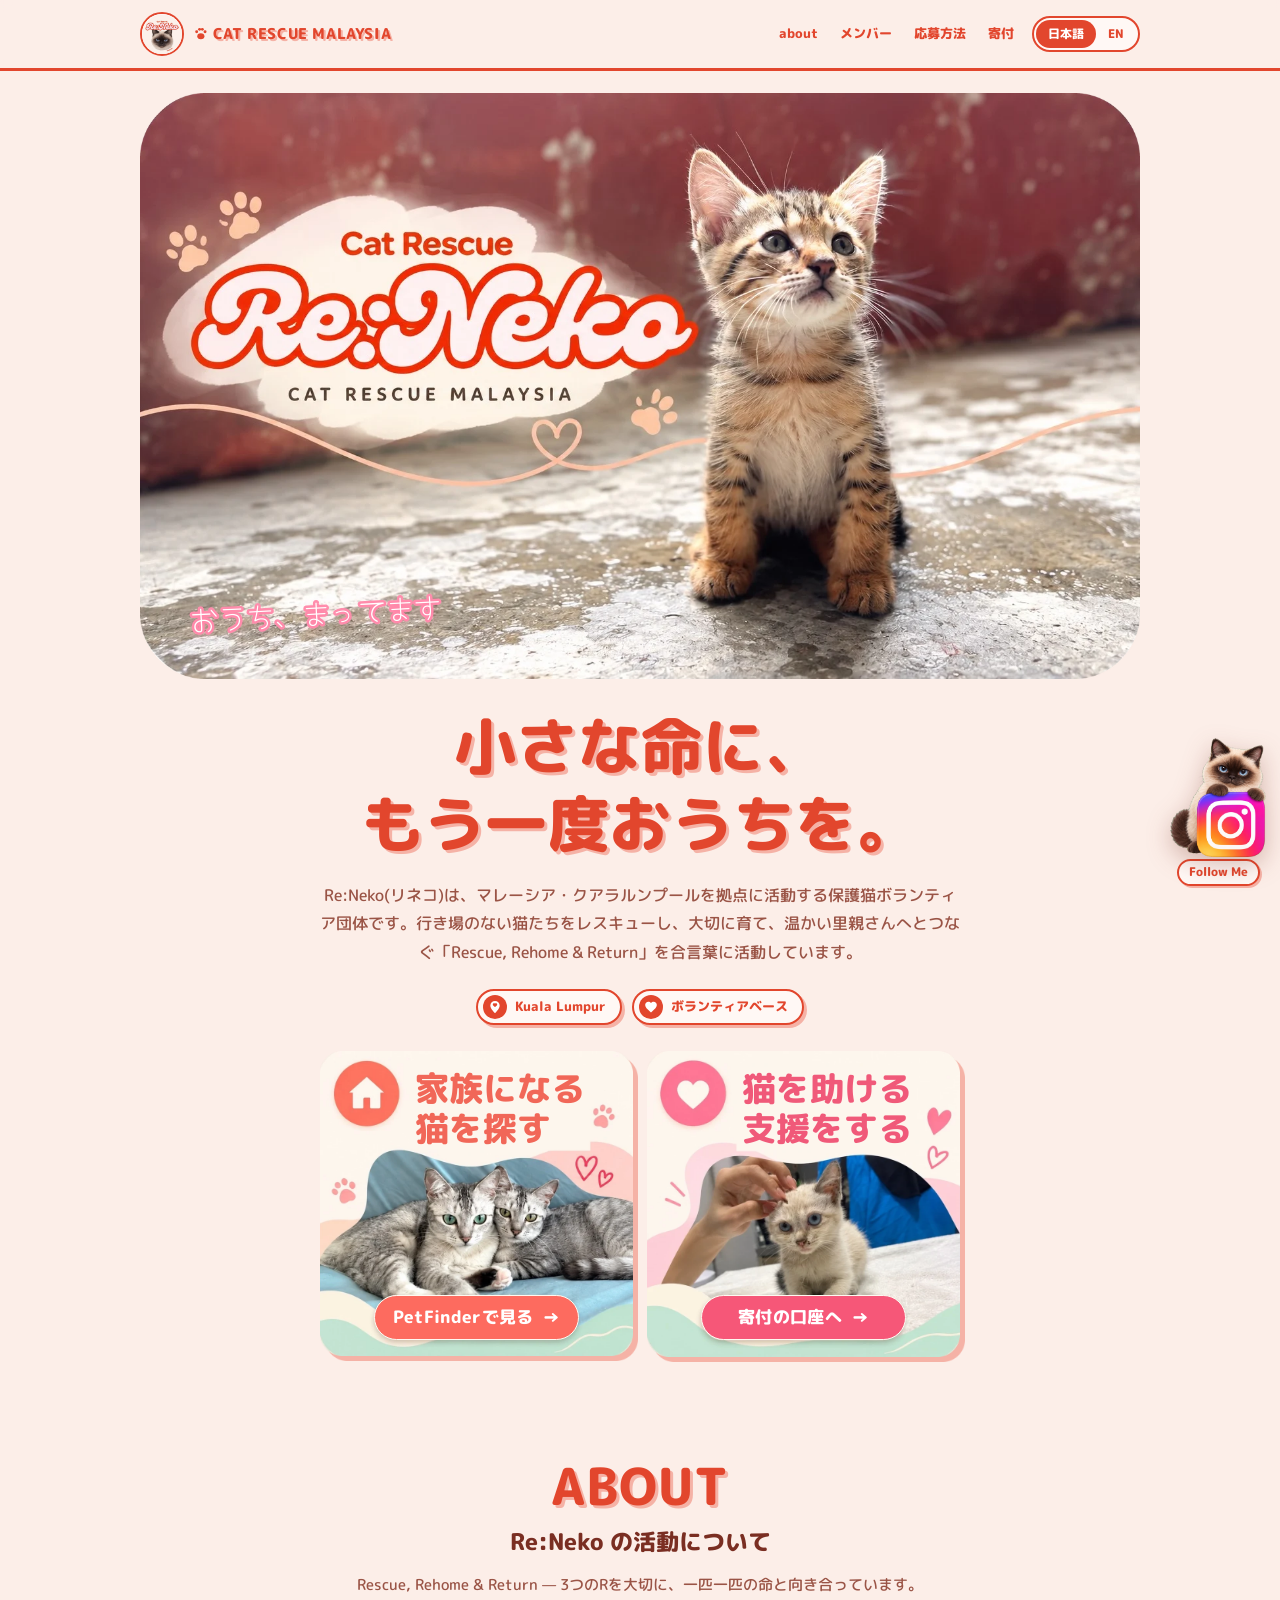
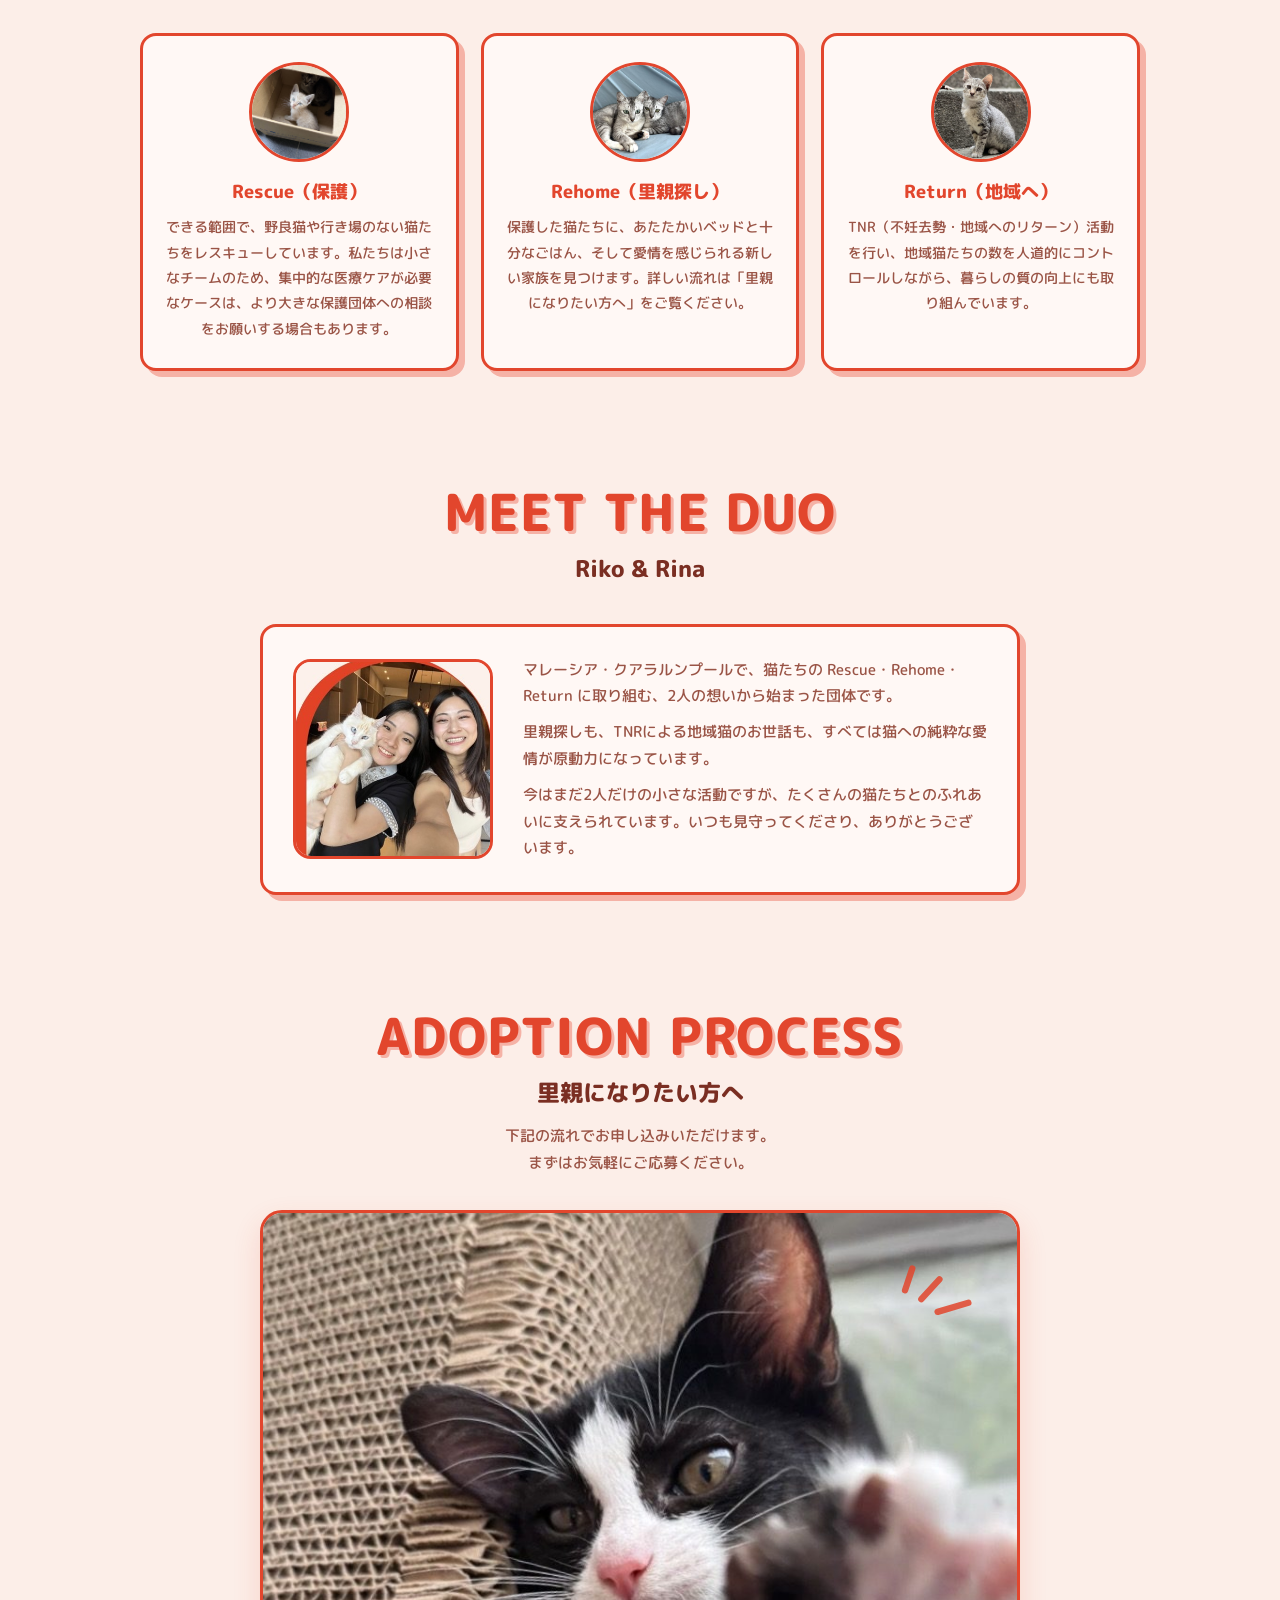
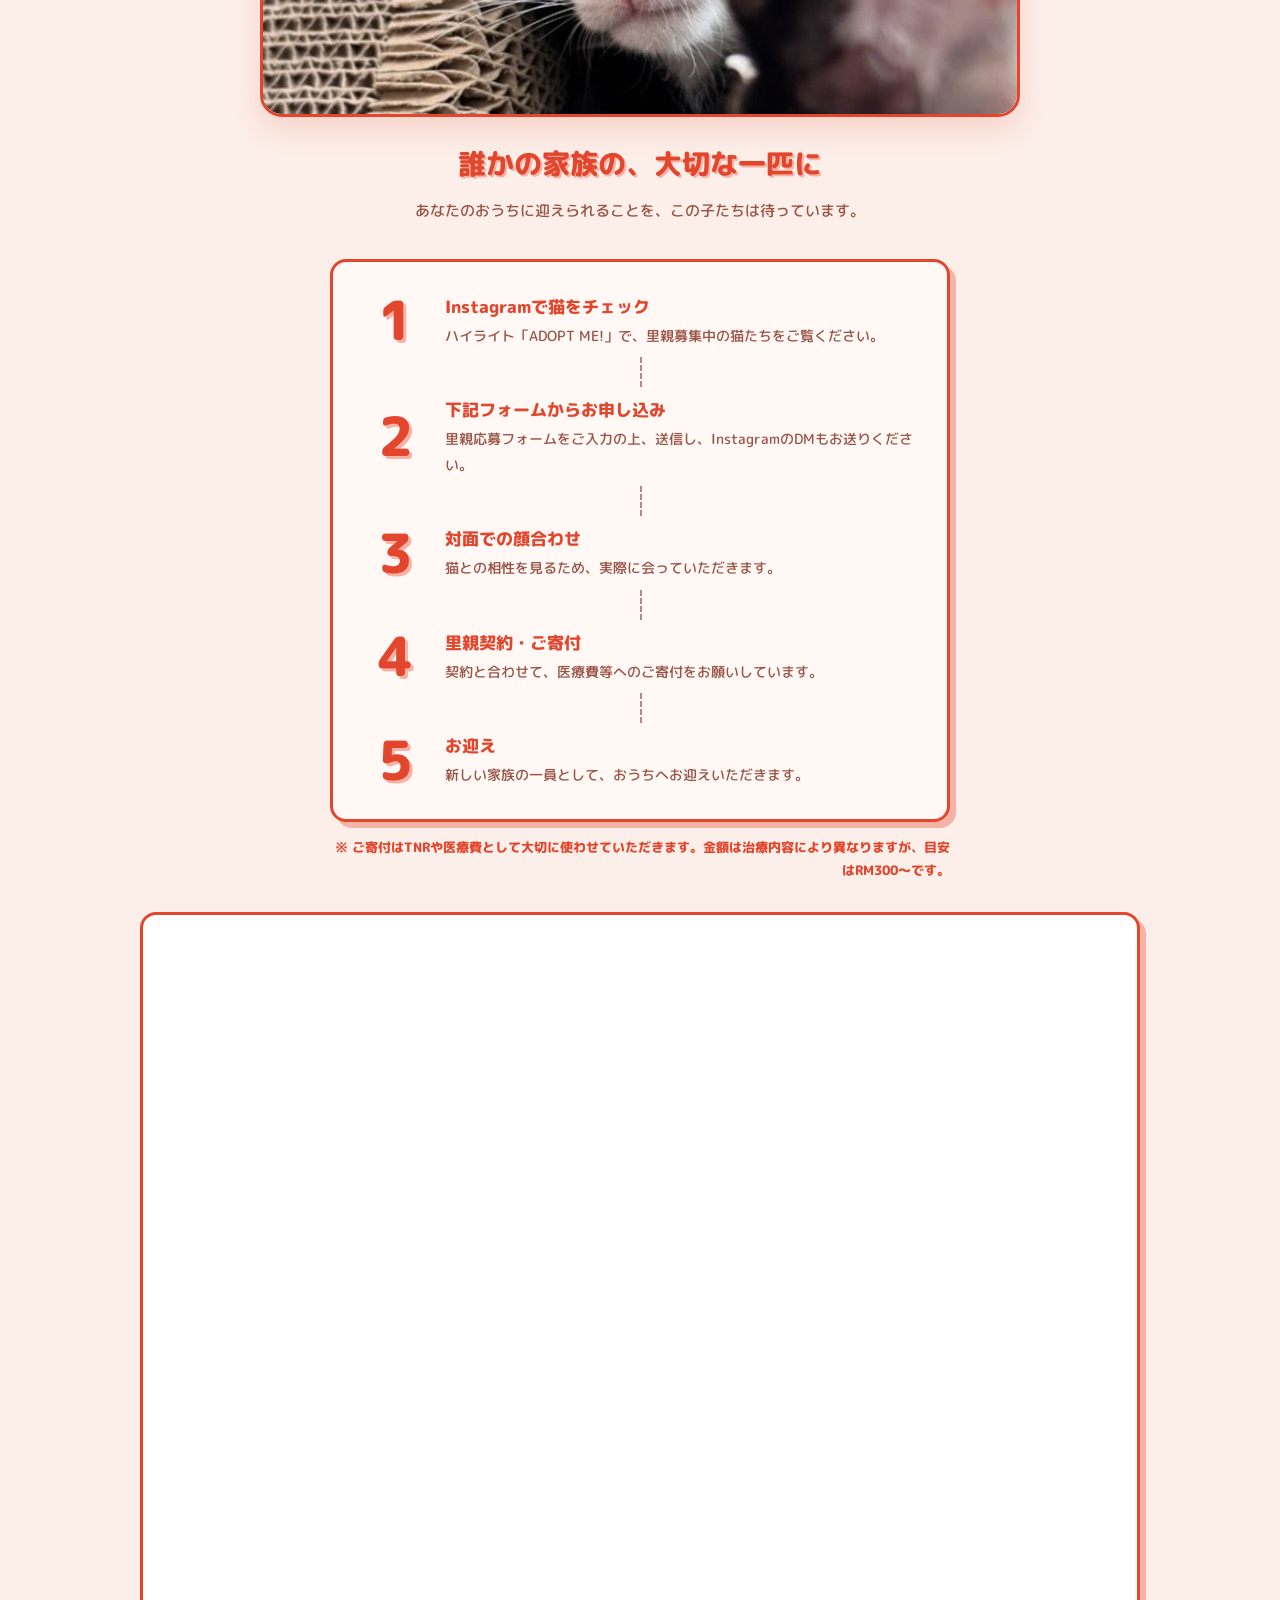
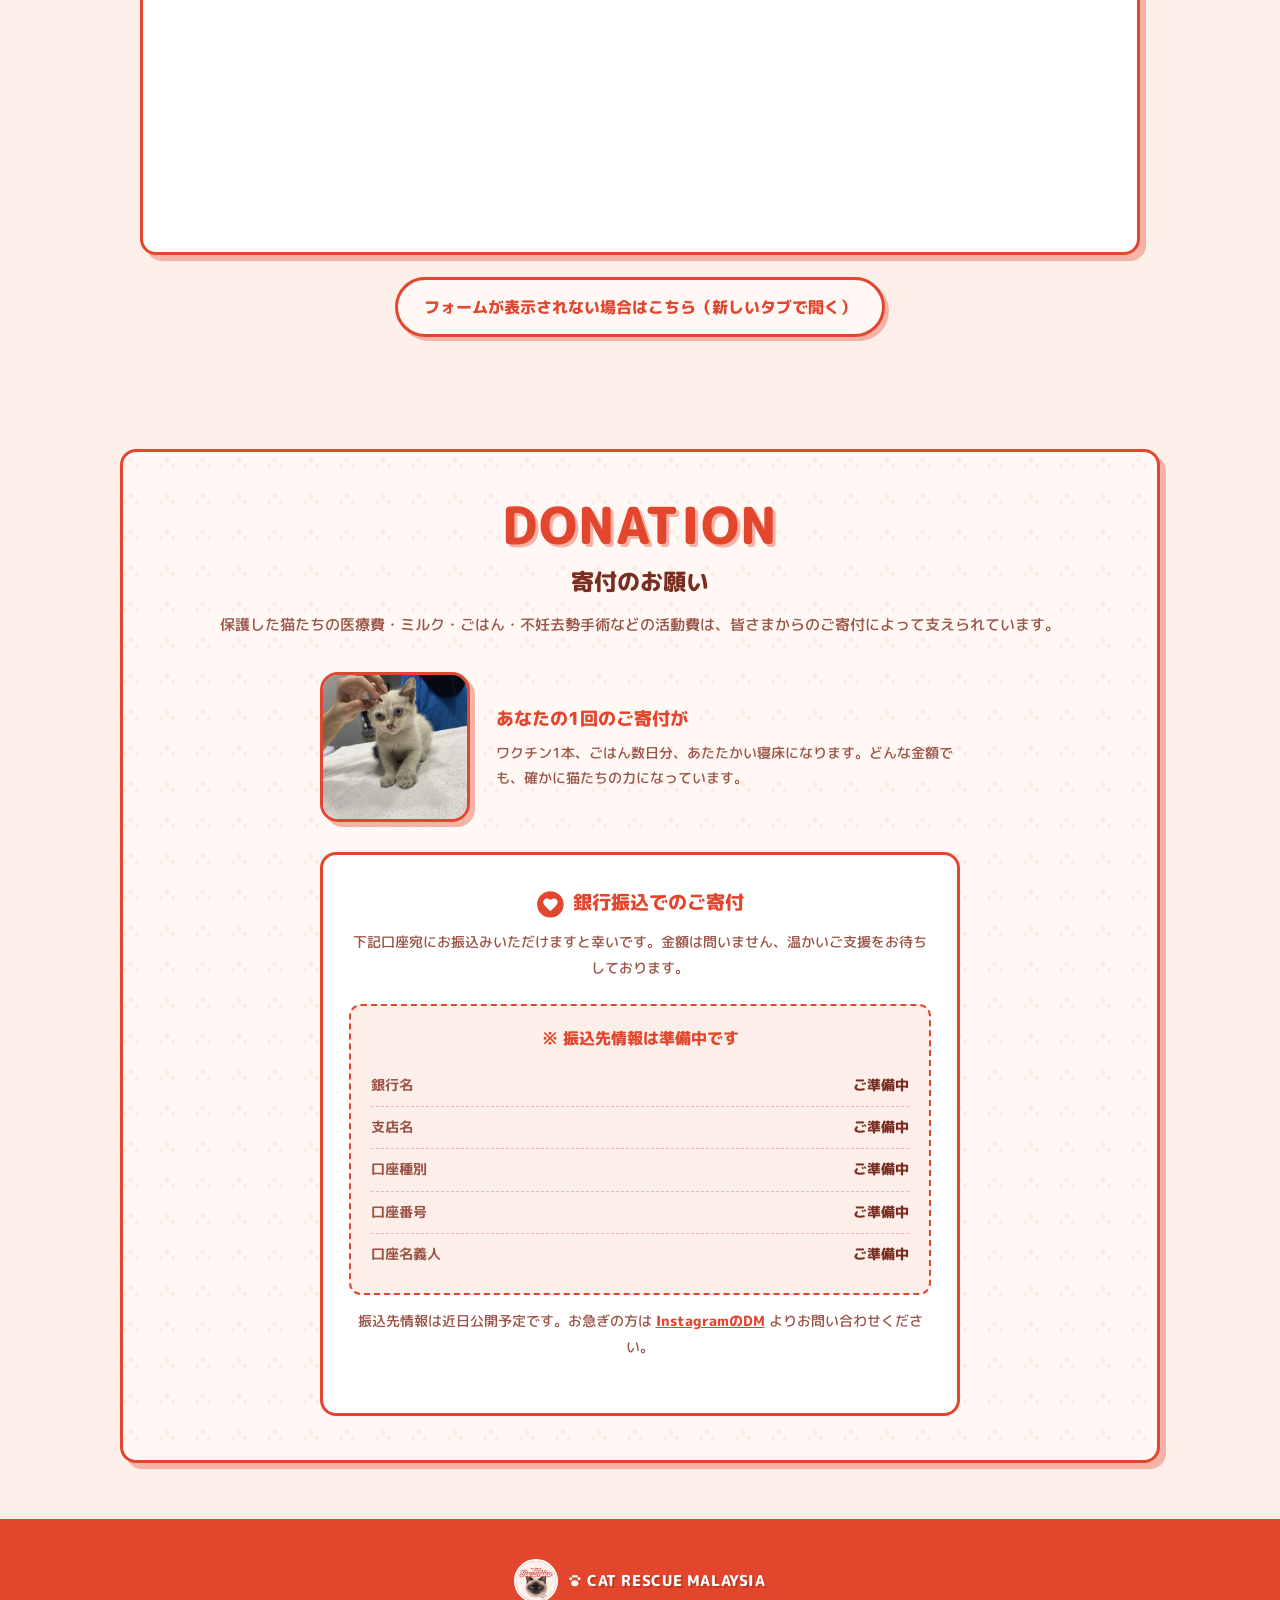
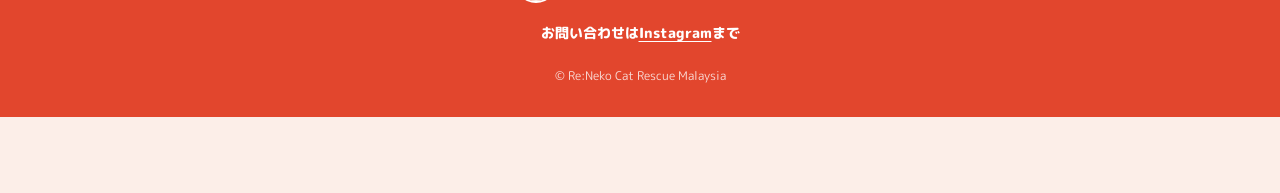
==== index.html @ 15586506 "Card titles as live text (JA/EN) over text-free card art Co-Authored-By: Claude Opus 5.5 <noreply@an" ====
<!DOCTYPE html>
<html lang="ja">
<head>
<meta charset="UTF-8">
<meta name="viewport" content="width=device-width, initial-scale=1.0">
<title>Re:Neko | Cat Rescue Malaysia</title>
<meta name="description" content="Re:Neko(リネコ)はマレーシア・クアラルンプールを拠点に活動する保護猫ボランティア団体です。レスキュー・保護・里親探しを行っています。里親募集・ご寄付はこちらから。">
<link rel="preconnect" href="https://fonts.googleapis.com">
<link rel="preconnect" href="https://fonts.gstatic.com" crossorigin>
<link href="https://fonts.googleapis.com/css2?family=M+PLUS+Rounded+1c:wght@400;500;700;800&family=Yomogi&display=swap" rel="stylesheet">
<link rel="stylesheet" href="style.css">
<link rel="icon" href="favicon-32.png" sizes="32x32">
<link rel="icon" href="favicon-192.png" sizes="192x192">
<link rel="apple-touch-icon" href="favicon-180.png">
<meta property="og:image" content="logo.png">
</head>
<body>

<svg style="display:none" aria-hidden="true">
  <symbol id="icon-paw" viewBox="0 0 24 24"><ellipse cx="12" cy="16.3" rx="6.3" ry="5.3"/><circle cx="4.7" cy="8.3" r="2.55"/><circle cx="9.8" cy="4.1" r="2.55"/><circle cx="14.6" cy="4.1" r="2.55"/><circle cx="19.4" cy="8.3" r="2.55"/></symbol>
  <symbol id="icon-book" viewBox="0 0 24 24"><path d="M3 5.4c2.3-1.7 5.7-1.7 9 0c3.3-1.7 6.7-1.7 9 0v14.2c-2.3-1.6-5.7-1.6-9 .1c-3.3-1.7-6.7-1.7-9-.1z"/><path d="M12 5.4v14.3" stroke="#fff" stroke-width="1.3" fill="none" stroke-linecap="round"/></symbol>
  <symbol id="icon-duo" viewBox="0 0 24 24"><circle cx="9" cy="9.2" r="5"/><circle cx="15.4" cy="9.2" r="5" fill-opacity=".72"/><path d="M2.4 21c0-4 3-6.8 6.6-6.8S15.6 17 15.6 21z"/><path d="M8.6 21c0-4 3-6.8 6.6-6.8S21.8 17 21.8 21z" fill-opacity=".72"/></symbol>
  <symbol id="icon-heart" viewBox="0 0 24 24"><path d="M12 21.3l-1.4-1.3C5.4 15.3 2 12.2 2 8.5C2 5.4 4.4 3 7.5 3c1.7 0 3.4.8 4.5 2.1C13.1 3.8 14.8 3 16.5 3C19.6 3 22 5.4 22 8.5c0 3.7-3.4 6.8-8.6 11.5z"/></symbol>
  <symbol id="icon-pin" viewBox="0 0 24 24"><path fill-rule="evenodd" d="M12 1.8c-4.5 0-8 3.4-8 7.8c0 5.4 6 11 7.1 12.1c.5.5 1.3.5 1.8 0C14 20.6 20 15 20 9.6c0-4.4-3.5-7.8-8-7.8zm0 4.4c.9-1 3.8-.8 3.8 1.5c0 1.6-2 3-3.8 4.3C10.2 10.7 8.2 9.3 8.2 7.7c0-2.3 2.9-2.5 3.8-1.5z"/></symbol>
  <symbol id="icon-coin" viewBox="0 0 24 24"><circle cx="12" cy="12" r="11"/><path fill="#fff" d="M12 17.6l-.8-.7C8 14.1 6 12.3 6 10.1C6 8.3 7.4 7 9.1 7c1 0 2 .5 2.9 1.4C12.9 7.5 13.9 7 14.9 7C16.6 7 18 8.3 18 10.1c0 2.2-2 4-5.200 6.800z"/></symbol>
  <symbol id="icon-house" viewBox="0 0 24 24"><path d="M12 3.2L21.6 11.3H19v9.1h-5v-6.1h-4v6.1H5v-9.1H2.4z"/><rect x="10.4" y="15.3" width="3.2" height="5.1" fill="#fff"/></symbol>
</svg>

<header class="site">
  <div class="site-nav">
    <a href="#top" class="logo">
      <img src="logo.png" alt="Re:Neko">
      <small><svg class="icon" viewBox="0 0 24 24"><use href="#icon-paw"></use></svg> CAT RESCUE MALAYSIA</small>
    </a>
    <div class="nav-right">
      <nav class="nav-links">
        <a href="#about" id="nav-about">about</a>
        <a href="#duo" id="nav-duo">メンバー</a>
        <a href="#foster" id="nav-foster">応募方法</a>
        <a href="#donate" id="nav-donate">寄付</a>
      </nav>
      <div class="lang-toggle">
        <button type="button" id="lang-ja" class="active" onclick="setLang('ja')">日本語</button>
        <button type="button" id="lang-en" onclick="setLang('en')">EN</button>
      </div>
      <button type="button" class="menu-toggle" onclick="openMenu()" aria-label="メニュー"><svg viewBox="0 0 24 24" aria-hidden="true"><path d="M4.5 7h15M4.5 12h15M4.5 17h15" fill="none" stroke="currentColor" stroke-width="2.6" stroke-linecap="round"/></svg></button>
    </div>
  </div>
</header>

<div class="mobile-menu" id="mobile-menu" onclick="if(event.target===this) closeMenu()">
  <div class="mobile-menu-panel">
    <div class="mobile-menu-head">
      <a href="#top" class="logo"><img src="logo.png" alt="Re:Neko"></a>
      <button type="button" class="mobile-menu-close" onclick="closeMenu()" aria-label="閉じる">×</button>
    </div>
    <div class="mobile-menu-links">
      <a href="#about" onclick="closeMenu()"><span class="m-icon"><svg class="icon" viewBox="0 0 24 24"><use href="#icon-book"></use></svg></span><span id="mnav-about">about</span></a>
      <a href="#duo" onclick="closeMenu()"><span class="m-icon"><svg class="icon" viewBox="0 0 24 24"><use href="#icon-duo"></use></svg></span><span id="mnav-duo">メンバー</span></a>
      <a href="#foster" onclick="closeMenu()"><span class="m-icon"><svg class="icon" viewBox="0 0 24 24"><use href="#icon-house"></use></svg></span><span id="mnav-foster">応募方法</span></a>
      <a href="#donate" onclick="closeMenu()"><span class="m-icon"><svg class="icon" viewBox="0 0 24 24"><use href="#icon-heart"></use></svg></span><span id="mnav-donate">寄付</span></a>
    </div>
    <svg class="mobile-menu-paw" viewBox="0 0 24 24"><use href="#icon-paw"></use></svg>
  </div>
</div>

<div id="top"></div>

<section class="hero">
  <div class="wrap">
    <div class="hero-photo-top">
      <img src="images/hero-reneko.webp" alt="Re:Neko Cat Rescue Malaysia - 保護された子猫" width="1520" height="890">
      <span class="photo-caption" id="hero-bubble">おうち、まってます</span>
    </div>
    <div class="hero-text">
      <h1 id="hero-h1">小さな命に、<br>もう一度おうちを。</h1>
      <p id="hero-p">Re:Neko(リネコ)は、マレーシア・クアラルンプールを拠点に活動する保護猫ボランティア団体です。行き場のない猫たちをレスキューし、大切に育て、温かい里親さんへとつなぐ「Rescue, Rehome &amp; Return」を合言葉に活動しています。</p>
      <div class="hero-badges">
        <span class="badge"><span class="b-icon"><svg class="icon" viewBox="0 0 24 24"><use href="#icon-pin"></use></svg></span><span id="badge-location">Kuala Lumpur</span></span>
        <span class="badge"><span class="b-icon"><svg class="icon" viewBox="0 0 24 24"><use href="#icon-heart"></use></svg></span><span id="badge-volunteer">ボランティアベース</span></span>
      </div>
    </div>
    <div class="quick-links">
      <a class="quick-card qc-find" href="https://PetFinder.my/members/Sara877" target="_blank" rel="noopener">
        <img src="images/card-find-base.webp" alt="" width="812" height="792">
        <span class="qc-title" id="qc-find-title">家族になる<br>猫を探す</span>
        <span class="qc-btn" id="qc-find-btn">PetFinderで見る <span class="qc-arrow">→</span></span>
      </a>
      <a class="quick-card qc-support" href="#bank">
        <img src="images/card-support-base.webp" alt="" width="811" height="792">
        <span class="qc-title" id="qc-support-title">猫を助ける<br>支援をする</span>
        <span class="qc-btn" id="qc-support-btn">寄付の口座へ <span class="qc-arrow">→</span></span>
      </a>
    </div>
  </div>
</section>


<section id="about">
  <div class="wrap">
    <div class="section-title">
      <span class="eyebrow">ABOUT</span>
      <h2 id="about-h2">Re:Neko の活動について</h2>
      <p id="about-p">Rescue, Rehome &amp; Return — 3つのRを大切に、一匹一匹の命と向き合っています。</p>
    </div>
    <div class="about-cards">
      <div class="about-card">
        <div class="about-photo"><img src="photos/kittens-box.jpg" alt="レスキューした子猫たち"></div>
        <h3 id="about-rescue-h3">Rescue（保護）</h3>
        <p id="about-rescue-p">できる範囲で、野良猫や行き場のない猫たちをレスキューしています。私たちは小さなチームのため、集中的な医療ケアが必要なケースは、より大きな保護団体への相談をお願いする場合もあります。</p>
      </div>
      <div class="about-card">
        <div class="about-photo"><img src="photos/cats-cuddle.jpg" alt="里親を待つ猫たち"></div>
        <h3 id="about-rehome-h3">Rehome（里親探し）</h3>
        <p id="about-rehome-p">保護した猫たちに、あたたかいベッドと十分なごはん、そして愛情を感じられる新しい家族を見つけます。詳しい流れは「里親になりたい方へ」をご覧ください。</p>
      </div>
      <div class="about-card">
        <div class="about-photo"><img src="photos/cat-gray.jpg" alt="地域猫"></div>
        <h3 id="about-return-h3">Return（地域へ）</h3>
        <p id="about-return-p">TNR（不妊去勢・地域へのリターン）活動を行い、地域猫たちの数を人道的にコントロールしながら、暮らしの質の向上にも取り組んでいます。</p>
      </div>
    </div>
  </div>
</section>

<section id="duo">
  <div class="wrap">
    <div class="section-title">
      <span class="eyebrow">MEET THE DUO</span>
      <h2>Riko &amp; Rina</h2>
    </div>
    <div class="duo-card">
      <div class="duo-photo"><img src="photos/duo-founders.jpg" alt="Riko と Rina、そして保護猫"></div>
      <div class="duo-text">
        <p id="duo-p1">マレーシア・クアラルンプールで、猫たちの Rescue・Rehome・Return に取り組む、2人の想いから始まった団体です。</p>
        <p id="duo-p2">里親探しも、TNRによる地域猫のお世話も、すべては猫への純粋な愛情が原動力になっています。</p>
        <p id="duo-p3">今はまだ2人だけの小さな活動ですが、たくさんの猫たちとのふれあいに支えられています。いつも見守ってくださり、ありがとうございます。</p>
      </div>
    </div>
  </div>
</section>


<section id="foster">
  <div class="wrap">
    <div class="section-title">
      <span class="eyebrow">ADOPTION PROCESS</span>
      <h2 id="foster-h2">里親になりたい方へ</h2>
      <p id="foster-p">下記の流れでお申し込みいただけます。<br>まずはお気軽にご応募ください。</p>
    </div>
    <div class="accent-photo-row accent-wide">
      <div class="accent-photo">
        <img src="photos/cat-tuxedo-paw.jpg" alt="手を伸ばす子猫">
        <svg class="motion-lines" viewBox="0 0 100 80" aria-hidden="true"><path d="M18 6 L10 30"/><path d="M48 18 L28 40"/><path d="M80 44 L46 54"/></svg>
      </div>
      <div class="accent-text">
        <h3 id="foster-accent-h3">誰かの家族の、大切な一匹に</h3>
        <p id="foster-accent-p">あなたのおうちに迎えられることを、この子たちは待っています。</p>
      </div>
    </div>
    <div class="foster-steps">
      <div class="step">
        <div class="num">1</div>
        <p><strong id="step1-strong">Instagramで猫をチェック</strong><span id="step1-text">ハイライト「ADOPT ME!」で、里親募集中の猫たちをご覧ください。</span></p>
      </div>
      <div class="step">
        <div class="num">2</div>
        <p><strong id="step2-strong">下記フォームからお申し込み</strong><span id="step2-text">里親応募フォームをご入力の上、送信し、InstagramのDMもお送りください。</span></p>
      </div>
      <div class="step">
        <div class="num">3</div>
        <p><strong id="step3-strong">対面での顔合わせ</strong><span id="step3-text">猫との相性を見るため、実際に会っていただきます。</span></p>
      </div>
      <div class="step">
        <div class="num">4</div>
        <p><strong id="step4-strong">里親契約・ご寄付</strong><span id="step4-text">契約と合わせて、医療費等へのご寄付をお願いしています。</span></p>
      </div>
      <div class="step">
        <div class="num">5</div>
        <p><strong id="step5-strong">お迎え</strong><span id="step5-text">新しい家族の一員として、おうちへお迎えいただきます。</span></p>
      </div>
    </div>
    <p class="donate-note" id="foster-donate-note">※ ご寄付はTNRや医療費として大切に使わせていただきます。金額は治療内容により異なりますが、目安はRM300〜です。</p>

    <div class="form-wrap">
      <iframe src="https://docs.google.com/forms/d/e/1FAIpQLSdKfVK2Zg6W_bl4a3MCozu04Es1ObIp1oDFWFUNA1SaIlgtjA/viewform?embedded=true" title="里親応募フォーム">読み込んでいます…</iframe>
    </div>
    <div class="form-fallback">
      <a class="btn btn-outline" href="https://docs.google.com/forms/d/e/1FAIpQLSdKfVK2Zg6W_bl4a3MCozu04Es1ObIp1oDFWFUNA1SaIlgtjA/viewform" target="_blank" rel="noopener" id="form-fallback-link">フォームが表示されない場合はこちら（新しいタブで開く）</a>
    </div>
  </div>
</section>

<section id="donate">
  <div class="donate-section paw-texture">
    <div class="donate-inner">
      <div class="section-title">
        <span class="eyebrow">DONATION</span>
        <h2 id="donate-h2">寄付のお願い</h2>
        <p id="donate-p">保護した猫たちの医療費・ミルク・ごはん・不妊去勢手術などの活動費は、皆さまからのご寄付によって支えられています。</p>
      </div>
      <div class="accent-photo-row">
        <div class="accent-photo">
          <img src="photos/cat-vet.jpg" alt="動物病院でケアを受ける子猫">
        </div>
        <div class="accent-text">
          <h3 id="donate-accent-h3">あなたの1回のご寄付が</h3>
          <p id="donate-accent-p">ワクチン1本、ごはん数日分、あたたかい寝床になります。どんな金額でも、確かに猫たちの力になっています。</p>
        </div>
      </div>
      <div class="donate-card" id="bank">
        <h3><span class="h-icon"><svg class="icon" viewBox="0 0 24 24"><use href="#icon-coin"></use></svg></span><span id="donate-card-h3">銀行振込でのご寄付</span></h3>
        <p id="donate-card-p">下記口座宛にお振込みいただけますと幸いです。金額は問いません、温かいご支援をお待ちしております。</p>
        <div class="bank-box">
          <div class="prep" id="bank-prep">※ 振込先情報は準備中です</div>
          <dl>
            <div class="bank-row"><dt id="bank-label-name">銀行名</dt><dd id="bank-value-name">ご準備中</dd></div>
            <div class="bank-row"><dt id="bank-label-branch">支店名</dt><dd id="bank-value-branch">ご準備中</dd></div>
            <div class="bank-row"><dt id="bank-label-type">口座種別</dt><dd id="bank-value-type">ご準備中</dd></div>
            <div class="bank-row"><dt id="bank-label-number">口座番号</dt><dd id="bank-value-number">ご準備中</dd></div>
            <div class="bank-row"><dt id="bank-label-holder">口座名義人</dt><dd id="bank-value-holder">ご準備中</dd></div>
          </dl>
        </div>
        <p class="donate-alt" id="donate-alt">振込先情報は近日公開予定です。お急ぎの方は <a href="https://www.instagram.com/reneko_malaysia/" target="_blank" rel="noopener">InstagramのDM</a> よりお問い合わせください。</p>
      </div>
    </div>
  </div>
</section>

<footer>
  <div class="wrap">
    <a href="#top" class="logo"><img src="logo.png" alt="Re:Neko"> <small><svg class="icon" viewBox="0 0 24 24"><use href="#icon-paw"></use></svg> CAT RESCUE MALAYSIA</small></a>
    <p class="foot-contact" id="footer-contact">お問い合わせは<a href="https://www.instagram.com/reneko_malaysia/" target="_blank" rel="noopener">Instagram</a>まで</p>
    <p class="copyright">© Re:Neko Cat Rescue Malaysia</p>
  </div>
</footer>

<div class="fixed-bar">
  <a href="https://www.instagram.com/reneko_malaysia/" class="fb-insta" target="_blank" rel="noopener" aria-label="Instagram @reneko_malaysia">
    <img src="images/insta-cat.png" alt="Instagram @reneko_malaysia">
    <span class="fb-label">Follow Me</span>
  </a>
</div>

<script>
const I18N = {
  'nav-about':        { ja:'about',            en:'About' },
  'nav-duo':          { ja:'メンバー',          en:'Team' },
  'nav-donate':       { ja:'寄付',              en:'Donate' },
  'nav-foster':       { ja:'応募方法',          en:'How to Adopt' },
  'mnav-about':       { ja:'about',            en:'About' },
  'mnav-duo':         { ja:'メンバー',          en:'Team' },
  'mnav-donate':      { ja:'寄付',              en:'Donate' },
  'mnav-foster':      { ja:'応募方法',          en:'How to Adopt' },
  'hero-bubble':      { ja:'おうち、まってます', en:'Waiting for a home' },

  'hero-h1':          { ja:'小さな命に、<br>もう一度おうちを。', en:'A second chance<br>at a happy life.' },
  'hero-p':           { ja:'Re:Neko(リネコ)は、マレーシア・クアラルンプールを拠点に活動する保護猫ボランティア団体です。行き場のない猫たちをレスキューし、大切に育て、温かい里親さんへとつなぐ「Rescue, Rehome &amp; Return」を合言葉に活動しています。',
                          en:'Re:Neko is a volunteer-led cat rescue initiative based in Kuala Lumpur, Malaysia.<br>We rescue cats in need, care for them, and connect them with loving forever homes.<br>Through Rescue, Rehome &amp; Return, we strive to give every cat a safer, happier future.' },
  'badge-location':   { ja:'Kuala Lumpur',   en:'Kuala Lumpur' },
  'badge-volunteer':  { ja:'ボランティアベース', en:'Volunteer-based' },

  'about-h2':         { ja:'Re:Neko の活動について', en:'What We Do' },
  'about-p':          { ja:'Rescue, Rehome &amp; Return — 3つのRを大切に、一匹一匹の命と向き合っています。', en:'Rescue, Rehome &amp; Return &mdash; three values at the heart of everything we do for every single cat.' },
  'about-rescue-h3':  { ja:'Rescue（保護）', en:'Rescue' },
  'about-rescue-p':   { ja:'できる範囲で、野良猫や行き場のない猫たちをレスキューしています。私たちは小さなチームのため、集中的な医療ケアが必要なケースは、より大きな保護団体への相談をお願いする場合もあります。',
                          en:'We rescue stray and abandoned cats within our means. As a small team, we may not be able to take in cases needing intensive medical care, and encourage reaching out to larger organizations when needed.' },
  'about-rehome-h3':  { ja:'Rehome（里親探し）', en:'Rehome' },
  'about-rehome-p':   { ja:'保護した猫たちに、あたたかいベッドと十分なごはん、そして愛情を感じられる新しい家族を見つけます。詳しい流れは「里親になりたい方へ」をご覧ください。',
                          en:'We find loving homes for rescued cats, so they can enjoy warm beds, full meals, and the comfort they deserve! Please refer to &ldquo;Adoption Process&rdquo; for more information.' },
  'about-return-h3':  { ja:'Return（地域へ）', en:'Return' },
  'about-return-p':   { ja:'TNR（不妊去勢・地域へのリターン）活動を行い、地域猫たちの数を人道的にコントロールしながら、暮らしの質の向上にも取り組んでいます。',
                          en:'We carry out Trap-Neuter-Return (TNR), helping control the stray population humanely while improving the cats&rsquo; quality of life.' },

  'duo-p1':           { ja:'マレーシア・クアラルンプールで、猫たちの Rescue・Rehome・Return に取り組む、2人の想いから始まった団体です。',
                          en:'We are two hearts on a mission to Rescue, Rehome, and Return cats in Kuala Lumpur, Malaysia.' },
  'duo-p2':           { ja:'里親探しも、TNRによる地域猫のお世話も、すべては猫への純粋な愛情が原動力になっています。',
                          en:'Whether we&rsquo;re finding forever homes or managing community colonies through TNR, everything we do is driven by our personal love for cats.' },
  'duo-p3':           { ja:'今はまだ2人だけの小さな活動ですが、たくさんの猫たちとのふれあいに支えられています。いつも見守ってくださり、ありがとうございます。',
                          en:'It&rsquo;s just the two of us for now, fueled by a lot of kitty cuddles. Thank you for being part of our journey!' },



  'donate-h2':        { ja:'寄付のお願い', en:'Support Our Work' },
  'donate-p':         { ja:'保護した猫たちの医療費・ミルク・ごはん・不妊去勢手術などの活動費は、皆さまからのご寄付によって支えられています。',
                          en:'Every rescued cat&rsquo;s medical care, milk, food, and spay/neuter surgery is made possible by your donations.' },
  'donate-accent-h3': { ja:'あなたの1回のご寄付が', en:'One gift from you' },
  'donate-accent-p':  { ja:'ワクチン1本、ごはん数日分、あたたかい寝床になります。どんな金額でも、確かに猫たちの力になっています。',
                          en:'can mean a vaccine, a few days of food, or a warm place to sleep. Any amount truly makes a difference for these cats.' },
  'qc-find-title':    { ja:'家族になる<br>猫を探す', en:'Find Your<br>Family Cat' },
  'qc-support-title': { ja:'猫を助ける<br>支援をする', en:'Support<br>Our Cats' },
  'qc-find-btn':      { ja:'PetFinderで見る <span class="qc-arrow">→</span>', en:'See on PetFinder <span class="qc-arrow">→</span>' },
  'qc-support-btn':   { ja:'寄付の口座へ <span class="qc-arrow">→</span>', en:'Donate <span class="qc-arrow">→</span>' },
  'donate-card-h3':   { ja:'銀行振込でのご寄付', en:'Donate by Bank Transfer' },
  'donate-card-p':    { ja:'下記口座宛にお振込みいただけますと幸いです。金額は問いません、温かいご支援をお待ちしております。', en:'We&rsquo;d be grateful for a transfer to the account below. Any amount is warmly welcomed.' },
  'bank-prep':        { ja:'※ 振込先情報は準備中です', en:'※ Account details coming soon' },
  'bank-label-name':  { ja:'銀行名', en:'Bank' },
  'bank-label-branch':{ ja:'支店名', en:'Branch' },
  'bank-label-type':  { ja:'口座種別', en:'Account Type' },
  'bank-label-number':{ ja:'口座番号', en:'Account Number' },
  'bank-label-holder':{ ja:'口座名義人', en:'Account Holder' },
  'bank-value-name':  { ja:'ご準備中', en:'TBA' },
  'bank-value-branch':{ ja:'ご準備中', en:'TBA' },
  'bank-value-type':  { ja:'ご準備中', en:'TBA' },
  'bank-value-number':{ ja:'ご準備中', en:'TBA' },
  'bank-value-holder':{ ja:'ご準備中', en:'TBA' },
  'donate-alt':       { ja:'振込先情報は近日公開予定です。お急ぎの方は <a href="https://www.instagram.com/reneko_malaysia/" target="_blank" rel="noopener">InstagramのDM</a> よりお問い合わせください。',
                          en:'Bank details will be published here soon. For urgent inquiries, please reach us via <a href="https://www.instagram.com/reneko_malaysia/" target="_blank" rel="noopener">Instagram DM</a>.' },

  'foster-h2':        { ja:'里親になりたい方へ', en:'Become a Foster / Adopter' },
  'foster-p':         { ja:'下記の流れでお申し込みいただけます。<br>まずはお気軽にご応募ください。', en:'Here&rsquo;s how the process works.<br>We&rsquo;d love to hear from you.' },
  'foster-accent-h3': { ja:'誰かの家族の、大切な一匹に', en:'Someone&rsquo;s next best friend' },
  'foster-accent-p':  { ja:'あなたのおうちに迎えられることを、この子たちは待っています。', en:'These cats are waiting for a home just like yours.' },
  'step1-strong':     { ja:'Instagramで猫をチェック', en:'Check out our cats on Instagram' },
  'step1-text':       { ja:'ハイライト「ADOPT ME!」で、里親募集中の猫たちをご覧ください。', en:'See who&rsquo;s currently looking for a home in our &ldquo;ADOPT ME!&rdquo; highlight.' },
  'step2-strong':     { ja:'下記フォームからお申し込み', en:'Fill out the form below' },
  'step2-text':       { ja:'里親応募フォームをご入力の上、送信し、InstagramのDMもお送りください。', en:'Submit our Adoption Application Form below, and drop us a DM on Instagram too.' },
  'step3-strong':     { ja:'対面での顔合わせ', en:'Meet & Greet' },
  'step3-text':       { ja:'猫との相性を見るため、実際に会っていただきます。', en:'We&rsquo;ll arrange an in-person meet &amp; greet with the cat.' },
  'step4-strong':     { ja:'里親契約・ご寄付', en:'Adoption Agreement & Donation' },
  'step4-text':       { ja:'契約と合わせて、医療費等へのご寄付をお願いしています。', en:'Along with the agreement, we ask for a donation toward medical costs.' },
  'step5-strong':     { ja:'お迎え', en:'Welcome Home' },
  'step5-text':       { ja:'新しい家族の一員として、おうちへお迎えいただきます。', en:'Bring your new furry family member home!' },
  'foster-donate-note': { ja:'※ ご寄付はTNRや医療費として大切に使わせていただきます。金額は治療内容により異なりますが、目安はRM300〜です。',
                          en:'※ All donations go toward TNR or medical treatments. Amounts vary by treatment, typically from RM300.' },
  'form-fallback-link': { ja:'フォームが表示されない場合はこちら（新しいタブで開く）', en:'If the form doesn&rsquo;t load, open it in a new tab' },

  'footer-contact':   { ja:'お問い合わせは<a href="https://www.instagram.com/reneko_malaysia/" target="_blank" rel="noopener">Instagram</a>まで', en:'For inquiries, please contact us on <a href="https://www.instagram.com/reneko_malaysia/" target="_blank" rel="noopener">Instagram</a>' },
};

function setLang(lang){
  document.documentElement.lang = lang;
  for(const id in I18N){
    const el = document.getElementById(id);
    if(el) el.innerHTML = I18N[id][lang];
  }
  document.getElementById('lang-ja').classList.toggle('active', lang === 'ja');
  document.getElementById('lang-en').classList.toggle('active', lang === 'en');
  try{ localStorage.setItem('reneko-lang', lang); }catch(e){}
}

(function(){
  let lang = 'ja';
  try{ lang = localStorage.getItem('reneko-lang') || 'ja'; }catch(e){}
  setLang(lang);
})();

function openMenu(){
  document.getElementById('mobile-menu').classList.add('open');
  document.body.style.overflow = 'hidden';
}
function closeMenu(){
  document.getElementById('mobile-menu').classList.remove('open');
  document.body.style.overflow = '';
}
</script>

</body>
</html>
---- style.css ----
/* Re:Neko — retro poster theme (red ink on blush paper) */
:root{
  --red:#E2462D;
  --red-dark:#C2361F;
  --pink:#F5B2A6;        /* offset-shadow pink */
  --pink-light:#FBDDD5;
  --blush:#FCEEE8;       /* page background */
  --paper:#FFF8F5;       /* card background */
  --text:#7A2E22;
  --text-soft:#9A5446;
  --white:#FFFFFF;
  --radius:16px;
  --line:3px solid var(--red);
  --pop-shadow:6px 6px 0 var(--pink);
  --display:"M PLUS Rounded 1c","Hiragino Maru Gothic ProN",sans-serif;
  --heading:"M PLUS Rounded 1c","Hiragino Maru Gothic ProN",sans-serif;
}
*{box-sizing:border-box;margin:0;padding:0;}
html{scroll-behavior:smooth;}
body{
  font-family:"M PLUS Rounded 1c","Hiragino Maru Gothic ProN",sans-serif;
  background:var(--blush);
  color:var(--text);
  line-height:1.8;
  padding-bottom:76px;
  -webkit-font-smoothing:antialiased;
}
img{max-width:100%;display:block;}
a{color:inherit;text-decoration:none;}
.wrap{max-width:1040px;margin:0 auto;padding:0 20px;}
.icon{width:1em;height:1em;fill:currentColor;flex:0 0 auto;}

/* ---------- Header ---------- */
header.site{
  position:sticky;top:0;z-index:50;
  background:rgba(252,238,232,.95);
  backdrop-filter:blur(6px);
  border-bottom:var(--line);
}
.site-nav{
  display:flex;align-items:center;justify-content:space-between;
  padding:12px 20px;max-width:1040px;margin:0 auto;gap:12px;
}
.logo{display:flex;align-items:center;gap:10px;color:var(--red);flex:0 0 auto;}
.logo img{
  width:44px;height:44px;border-radius:50%;object-fit:cover;
  border:2px solid var(--red);background:#fff;flex:0 0 auto;
}
.logo small{
  display:inline-flex;align-items:center;gap:5px;
  font-family:var(--display);font-weight:800;font-size:.95rem;letter-spacing:.04em;
  color:var(--red);text-shadow:2px 2px 0 var(--pink);
}
.logo small .icon{width:.9em;height:.9em;}
@media(max-width:480px){
  .site-nav{padding:10px 14px;gap:8px;}
  .logo{gap:7px;}
  .logo img{width:38px;height:38px;}
  .logo small{font-size:.7rem;letter-spacing:.02em;}
  .lang-toggle button{padding:5px 9px;}
}
.nav-right{display:flex;align-items:center;gap:8px;flex:0 0 auto;white-space:nowrap;}
.site-nav .nav-links{display:flex;gap:2px;}
.nav-links a{
  font-size:.82rem;font-weight:800;color:var(--red);
  padding:8px 10px;border-radius:999px;white-space:nowrap;
}
.nav-links a:hover{background:var(--pink-light);}
@media(max-width:760px){ .site-nav .nav-links{display:none;} }

.menu-toggle{
  display:none;background:var(--paper);border:2px solid var(--red);color:var(--red);
  border-radius:999px;width:40px;height:40px;align-items:center;justify-content:center;
  cursor:pointer;flex:0 0 auto;font-size:1.1rem;line-height:1;
}
.menu-toggle svg{width:22px;height:22px;}
@media(max-width:760px){ .menu-toggle{display:flex;} }

.lang-toggle{
  display:flex;background:var(--paper);border:2px solid var(--red);
  border-radius:999px;padding:2px;flex:0 0 auto;
}
.lang-toggle button{
  border:none;background:transparent;cursor:pointer;
  font-family:inherit;font-weight:800;font-size:.75rem;
  padding:5px 12px;border-radius:999px;color:var(--red);
}
.lang-toggle button.active{background:var(--red);color:#fff;}

/* ---------- Mobile menu ---------- */
.mobile-menu{display:none;position:fixed;inset:0;z-index:200;background:rgba(122,46,34,.4);}
.mobile-menu.open{display:block;}
.mobile-menu-panel{
  background:var(--blush);border-left:var(--line);
  width:80%;max-width:310px;height:100%;margin-left:auto;padding:22px;
  display:flex;flex-direction:column;gap:4px;position:relative;overflow:hidden;
}
.mobile-menu-head{display:flex;justify-content:space-between;align-items:center;margin-bottom:18px;position:relative;z-index:1;}
.mobile-menu-close{
  background:var(--paper);border:2px solid var(--red);border-radius:50%;
  width:36px;height:36px;font-size:1.2rem;cursor:pointer;color:var(--red);
  display:flex;align-items:center;justify-content:center;
}
.mobile-menu-links{position:relative;z-index:1;display:flex;flex-direction:column;gap:14px;}
.mobile-menu-links a{
  display:flex;align-items:center;gap:12px;
  padding:10px 14px;border-radius:14px;
  font-family:var(--heading);font-weight:800;font-size:1rem;color:var(--red);
  background:var(--paper);border:var(--line);box-shadow:4px 4px 0 var(--pink);
  transition:transform .12s ease, box-shadow .12s ease;
}
.mobile-menu-links a:active{transform:translate(3px,3px);box-shadow:1px 1px 0 var(--pink);}
.mobile-menu-links a .m-icon{
  width:38px;height:38px;border-radius:50%;flex:0 0 auto;
  display:flex;align-items:center;justify-content:center;
  background:var(--red);color:#fff;
}
.mobile-menu-links a .m-icon .icon{width:1.25em;height:1.25em;}
.mobile-menu-paw{
  position:absolute;z-index:0;width:9rem;height:9rem;opacity:.12;color:var(--red);
  bottom:6px;right:-18px;transform:rotate(-18deg);pointer-events:none;
}

/* ---------- Buttons ---------- */
.btn{
  display:inline-flex;align-items:center;justify-content:center;gap:8px;
  padding:13px 26px;border-radius:999px;font-weight:800;font-size:1rem;
  border:var(--line);cursor:pointer;box-shadow:4px 4px 0 var(--pink);
  transition:transform .12s ease, box-shadow .12s ease;
}
.btn:active{transform:translate(3px,3px);box-shadow:1px 1px 0 var(--pink);}
.btn-coral,.btn-yellow{background:var(--red);color:#fff;}
.btn-outline{background:var(--paper);color:var(--red);}

/* ---------- Section shells ---------- */
section{padding:56px 0;}
.section-title{text-align:center;margin-bottom:34px;}
.section-title .eyebrow{
  display:block;font-family:var(--display);font-weight:800;
  font-size:clamp(2.1rem,7vw,3.2rem);line-height:1.15;letter-spacing:.02em;
  color:var(--red);text-shadow:3px 3px 0 var(--pink);
  margin-bottom:6px;
}
.section-title h2{
  font-family:var(--heading);font-weight:800;
  font-size:clamp(1.15rem,2.6vw,1.45rem);color:var(--text);
}
.section-title p{color:var(--text-soft);margin-top:8px;font-size:.95rem;font-weight:500;}

/* shared poster card */
.about-card,.duo-card,.donate-card,.form-wrap,.donate-section{
  background:var(--paper);border:var(--line);border-radius:var(--radius);
  box-shadow:var(--pop-shadow);
}

/* ---------- Hero ---------- */
.hero{padding:22px 0 44px;position:relative;overflow:hidden;}
.hero-text{max-width:640px;margin:0 auto;text-align:center;}
.photo-caption{
  position:absolute;left:5%;bottom:7%;transform:rotate(-3deg);
  font-family:"Yomogi",cursive;
  font-size:clamp(.95rem,3.2vw,1.75rem);
  color:#fff;
  -webkit-text-stroke:clamp(3px,.7vw,5px) #FF8FAE;
  paint-order:stroke fill;
  text-shadow:0 3px 10px rgba(255,80,130,.45);
  white-space:nowrap;pointer-events:none;z-index:2;
}
.hero h1{
  font-family:var(--heading);font-weight:800;
  font-size:clamp(2.3rem,8.4vw,3.9rem);color:var(--red);
  text-shadow:3px 3px 0 var(--pink);
  line-height:1.25;margin-bottom:18px;
}
.hero p{color:var(--text-soft);font-size:1rem;font-weight:500;margin-bottom:22px;}
.hero-badges{display:flex;flex-wrap:wrap;gap:10px;justify-content:center;}
.badge{
  background:var(--paper);border:2px solid var(--red);
  padding:4px 14px 4px 5px;border-radius:999px;font-size:.82rem;font-weight:800;
  color:var(--red);display:inline-flex;align-items:center;gap:8px;white-space:nowrap;
  box-shadow:3px 3px 0 var(--pink);
}
.badge .b-icon{
  width:24px;height:24px;border-radius:50%;background:var(--red);color:#fff;flex:0 0 auto;
  display:flex;align-items:center;justify-content:center;
}
.badge .b-icon .icon{width:14px;height:14px;}
@media(max-width:380px){ .hero-badges{gap:8px;} .badge{font-size:.74rem;padding-right:11px;gap:6px;} }
.hero-photo-top{position:relative;margin:0 auto 28px;}
.hero-photo-top img{width:100%;height:auto;display:block;}
@media(max-width:640px){ .hero{padding-top:14px;} .hero-photo-top{margin-left:-12px;margin-right:-12px;} }

/* ---------- Quick links (hero) ---------- */
.quick-links{display:grid;grid-template-columns:1fr 1fr;gap:14px;max-width:640px;margin:26px auto 0;}
.quick-card{display:block;position:relative;container-type:inline-size;border-radius:22px;transition:transform .15s ease;filter:drop-shadow(5px 5px 0 var(--pink));}
.quick-card:hover{transform:translateY(-4px);}
.quick-card img{width:100%;height:auto;display:block;}
.quick-card .qc-btn{
  position:absolute;left:17.2%;width:65.6%;top:79.9%;height:14.6%;
  display:flex;align-items:center;justify-content:center;gap:.5em;
  border-radius:999px;border:.6cqw solid #FFF9F1;
  color:#fff;font-weight:800;font-size:5.4cqw;letter-spacing:.02em;white-space:nowrap;
  box-shadow:0 .8cqw 1.6cqw rgba(74,54,48,.18);
  transition:filter .15s ease;
}
.quick-card .qc-arrow{font-size:1.05em;}
.quick-card .qc-title{
  position:absolute;left:30.4%;top:6%;width:66%;
  font-weight:800;font-size:10.8cqw;line-height:1.16;white-space:nowrap;
  pointer-events:none;
}
html[lang=en] .quick-card .qc-title{font-size:8.6cqw;line-height:1.2;top:7.4%;}
.qc-find .qc-title{color:#F16758;}
.qc-support .qc-title{color:#F05979;}
.qc-find .qc-btn{background:#FD6B5F;}
.qc-support .qc-btn{background:#F65778;}
.quick-card:hover .qc-btn{filter:brightness(1.06);}
#bank{scroll-margin-top:90px;}

/* ---------- About ---------- */
.about-cards{display:grid;grid-template-columns:repeat(3,1fr);gap:22px;}
@media(max-width:760px){ .about-cards{grid-template-columns:1fr;} }
.about-card{padding:26px 22px;text-align:center;}
.about-card .about-photo{
  width:100px;height:100px;border-radius:50%;overflow:hidden;
  margin:0 auto 14px;border:var(--line);
}
.about-card .about-photo img{width:100%;height:100%;object-fit:cover;}
.about-card h3{font-family:var(--heading);font-weight:800;font-size:1.1rem;color:var(--red);margin-bottom:8px;}
.about-card p{font-size:.88rem;color:var(--text-soft);font-weight:500;}

/* ---------- Meet the duo ---------- */
.duo-card{display:flex;align-items:center;gap:30px;padding:30px;max-width:760px;margin:0 auto;}
@media(max-width:680px){ .duo-card{flex-direction:column;text-align:center;padding:24px 20px;} }
.duo-photo{
  flex:0 0 auto;width:200px;height:200px;border-radius:18px;
  overflow:hidden;border:var(--line);position:relative;
}
.duo-photo img{width:100%;height:100%;object-fit:cover;}
.duo-text p{font-size:.92rem;color:var(--text-soft);font-weight:500;margin-bottom:10px;}
.duo-text p:last-child{margin-bottom:0;}

/* ---------- Donation ---------- */
.donate-section{margin:0 16px;}
@media(min-width:1040px){ .donate-section{margin:0 auto;max-width:1040px;} }
.donate-inner{padding:44px 24px;}
@media(max-width:480px){ .donate-inner{padding:36px 16px;} }
.donate-card{max-width:640px;margin:0 auto;padding:30px 26px;background:#fff;box-shadow:none;}
.donate-card h3 .h-icon{display:inline-flex;vertical-align:middle;margin-right:8px;color:var(--red);}
.donate-card h3 .h-icon .icon{width:1.5em;height:1.5em;}
.donate-card h3{font-family:var(--heading);font-weight:800;font-size:1.2rem;color:var(--red);margin-bottom:10px;text-align:center;}
.donate-card > p{font-size:.9rem;color:var(--text-soft);font-weight:500;text-align:center;margin-bottom:22px;}
.bank-box{background:var(--blush);border-radius:12px;padding:18px 20px;border:2px dashed var(--red);}
.bank-box .prep{text-align:center;font-weight:800;color:var(--red);margin-bottom:12px;}
.bank-row{
  display:flex;justify-content:space-between;gap:12px;
  padding:8px 0;border-bottom:1px dashed var(--pink);font-size:.88rem;
}
.bank-row:last-child{border-bottom:none;}
.bank-row dt{color:var(--text-soft);font-weight:700;}
.bank-row dd{font-weight:800;color:var(--text);}
.donate-alt{text-align:center;font-size:.82rem;color:var(--text-soft);margin-top:14px;}
.donate-alt a{color:var(--red);font-weight:800;text-decoration:underline;}

/* ---------- Foster / adoption process ---------- */
.foster-steps{
  max-width:620px;margin:0 auto 14px;display:flex;flex-direction:column;
  background:var(--paper);border:var(--line);border-radius:var(--radius);box-shadow:var(--pop-shadow);
  padding:30px 26px;
}
@media(max-width:480px){ .foster-steps{padding:24px 16px;} }
.step{
  display:grid;grid-template-columns:72px 1fr;align-items:center;gap:14px;
  position:relative;padding-bottom:46px;
}
.step:last-child{padding-bottom:0;}
.step:not(:last-child)::after{
  content:"";position:absolute;left:50%;bottom:8px;height:30px;
  border-left:2px dashed var(--text);opacity:.55;
}
.step .num{
  font-family:var(--display);font-weight:800;font-size:3.4rem;line-height:1;text-align:center;
  color:var(--red);text-shadow:3px 3px 0 var(--pink);
}
.step p{font-size:.88rem;color:var(--text-soft);font-weight:500;}
.step strong{display:block;font-weight:800;font-size:1.05rem;color:var(--red);margin-bottom:2px;}
@media(max-width:480px){
  .step{grid-template-columns:52px 1fr;}
  .step .num{font-size:2.8rem;}
}
.donate-note{text-align:right;font-size:.8rem;font-weight:800;color:var(--red);max-width:620px;margin:0 auto 30px;}
@media(max-width:480px){ .donate-note{text-align:left;} }

.form-wrap{padding:14px;background:#fff;}
.form-wrap iframe{width:100%;height:900px;border:none;border-radius:10px;}
.form-fallback{text-align:center;margin-top:22px;}

/* ---------- Section photo accents (Donate / Foster) ---------- */
.accent-photo-row{display:flex;align-items:center;gap:26px;max-width:640px;margin:0 auto 30px;}
@media(max-width:640px){ .accent-photo-row{flex-direction:column;text-align:center;} }
.accent-photo{
  flex:0 0 auto;width:150px;height:150px;border-radius:18px;overflow:hidden;
  border:var(--line);box-shadow:5px 5px 0 var(--pink);
}
.accent-photo img{width:100%;height:100%;object-fit:cover;}
.accent-text{flex:1;}
.accent-text h3{font-family:var(--heading);font-weight:800;font-size:1.1rem;color:var(--red);margin-bottom:6px;}
.accent-text p{font-size:.88rem;color:var(--text-soft);font-weight:500;}

/* wide variant: big landscape photo with centered caption below */
.accent-photo-row.accent-wide{flex-direction:column;text-align:center;gap:22px;max-width:760px;margin-bottom:34px;}
.accent-wide .accent-photo{
  width:100%;max-width:100%;height:auto;aspect-ratio:3/2;border-radius:22px;position:relative;
  box-shadow:0 12px 28px rgba(226,70,45,.16);
}
.accent-wide .accent-photo img{object-position:50% 8%;}
.accent-wide .accent-text h3{font-size:clamp(1.3rem,4.4vw,1.75rem);text-shadow:2px 2px 0 var(--pink);margin-bottom:8px;}
.accent-wide .accent-text p{font-size:.95rem;}
.motion-lines{
  position:absolute;top:10%;right:4%;width:12%;height:auto;pointer-events:none;
  fill:none;stroke:var(--red);stroke-width:7;stroke-linecap:round;opacity:.85;
}

.paw-texture{position:relative;}
.paw-texture::before{
  content:"";position:absolute;inset:0;pointer-events:none;border-radius:inherit;
  background-image:
    radial-gradient(circle at 8px 8px, rgba(226,70,45,.07) 2.6px, transparent 2.8px),
    radial-gradient(circle at 2px 14px, rgba(226,70,45,.07) 1.6px, transparent 1.8px),
    radial-gradient(circle at 14px 14px, rgba(226,70,45,.07) 1.6px, transparent 1.8px);
  background-size:36px 36px;
}
.paw-texture > *{position:relative;z-index:1;}

/* ---------- Footer ---------- */
footer{background:var(--red);color:#fff;padding:40px 0 30px;text-align:center;}
footer .logo{color:#fff;justify-content:center;}
footer .logo img{border-color:#fff;}
footer .logo small{color:#fff;text-shadow:2px 2px 0 var(--red-dark);}
footer .foot-contact{margin:18px 0;font-size:.9rem;font-weight:800;}
footer .foot-contact a{text-decoration:underline;text-underline-offset:3px;}
footer .foot-contact a:hover{opacity:.85;}
footer .copyright{font-size:.75rem;opacity:.8;margin-top:14px;}

/* ---------- Floating Instagram button ---------- */
.fixed-bar{position:fixed;right:14px;bottom:calc(14px + env(safe-area-inset-bottom));z-index:100;}
.fixed-bar .fb-insta{display:block;width:96px;animation:badge-bob 2.4s ease-in-out infinite;}
.fixed-bar .fb-insta img{width:100%;height:auto;display:block;filter:drop-shadow(0 8px 12px rgba(122,46,34,.3));}
.fixed-bar .fb-label{
  display:block;width:max-content;margin:2px auto 0;
  background:var(--paper);border:2px solid var(--red);border-radius:999px;
  padding:1px 10px;font-size:.72rem;font-weight:800;color:var(--red);
  box-shadow:2px 2px 0 var(--pink);white-space:nowrap;
}
.fixed-bar .fb-insta:active{animation-play-state:paused;transform:scale(.94);}
@media(max-width:480px){ .fixed-bar .fb-insta{width:78px;} }
@keyframes badge-bob{
  0%,100%{transform:translateY(0) rotate(-3deg);}
  50%{transform:translateY(-8px) rotate(3deg);}
}
@media(prefers-reduced-motion:reduce){ .fixed-bar .fb-insta{animation:none;} }
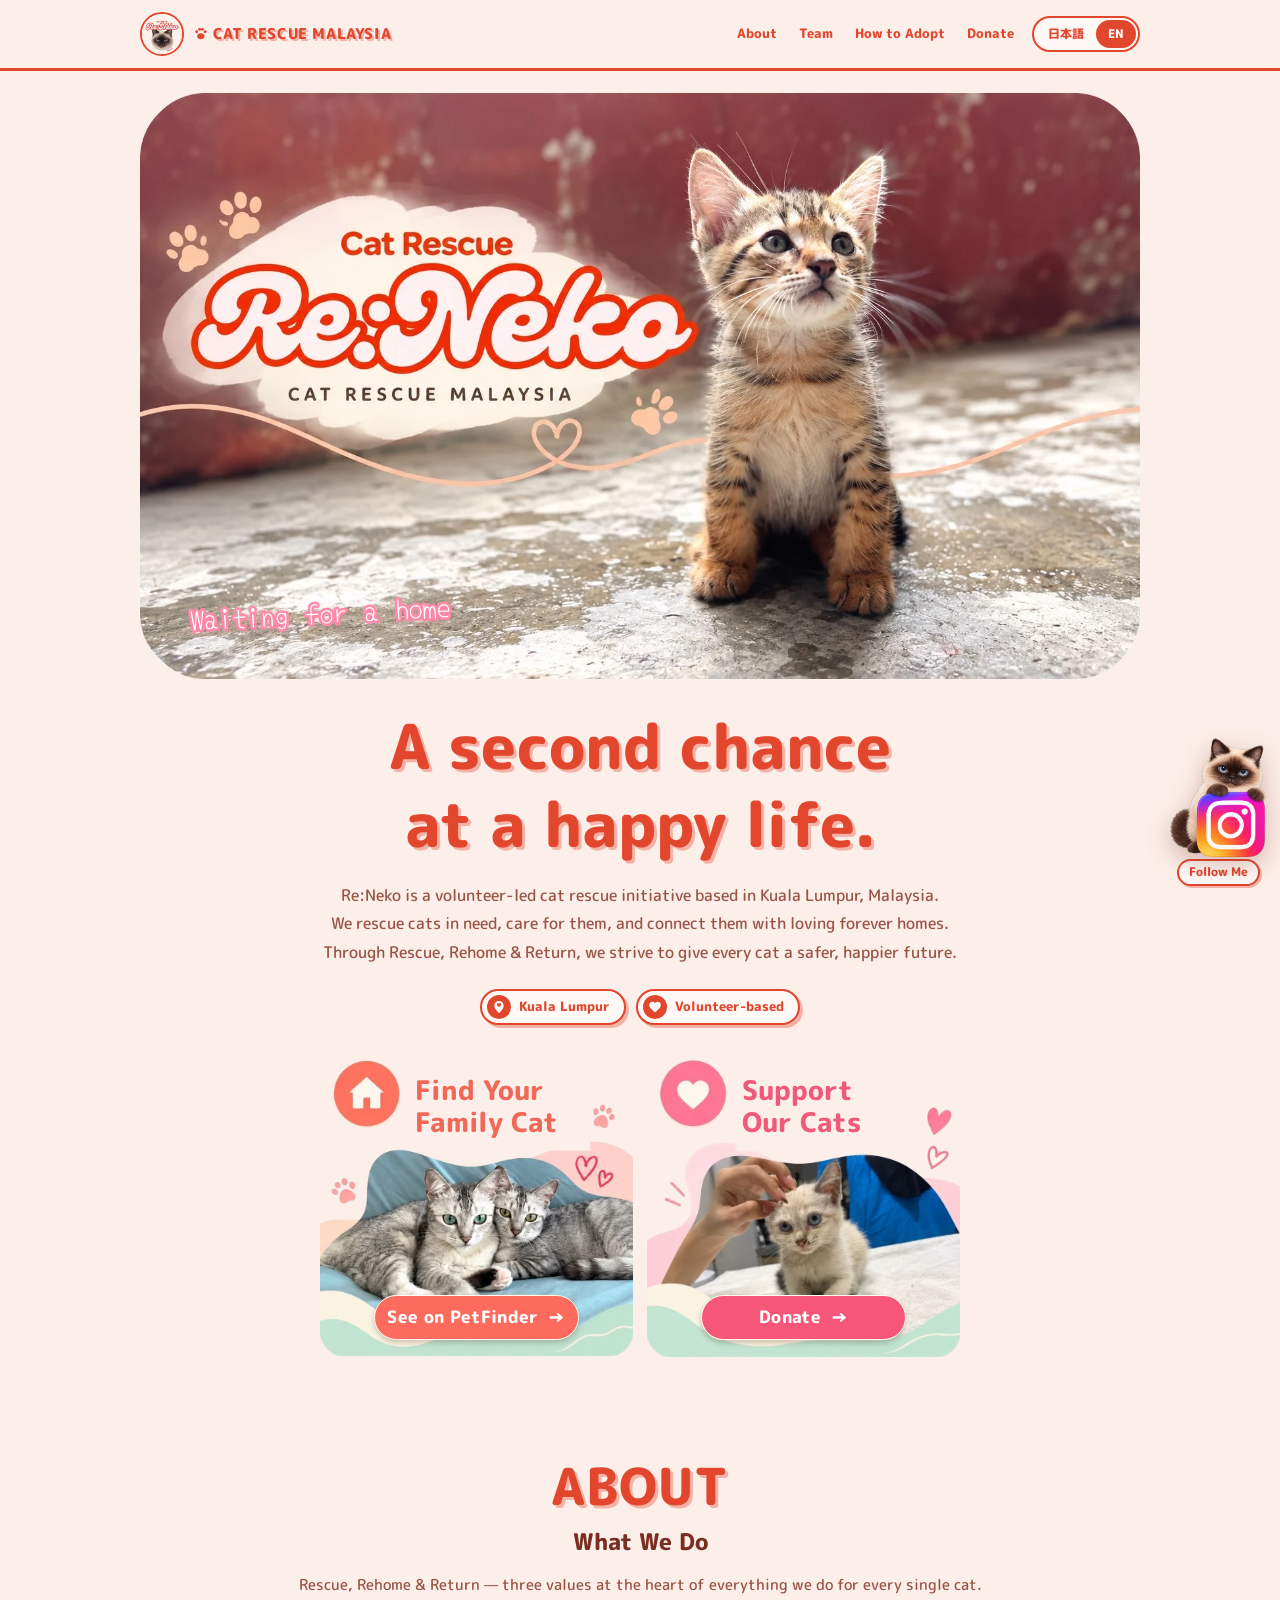
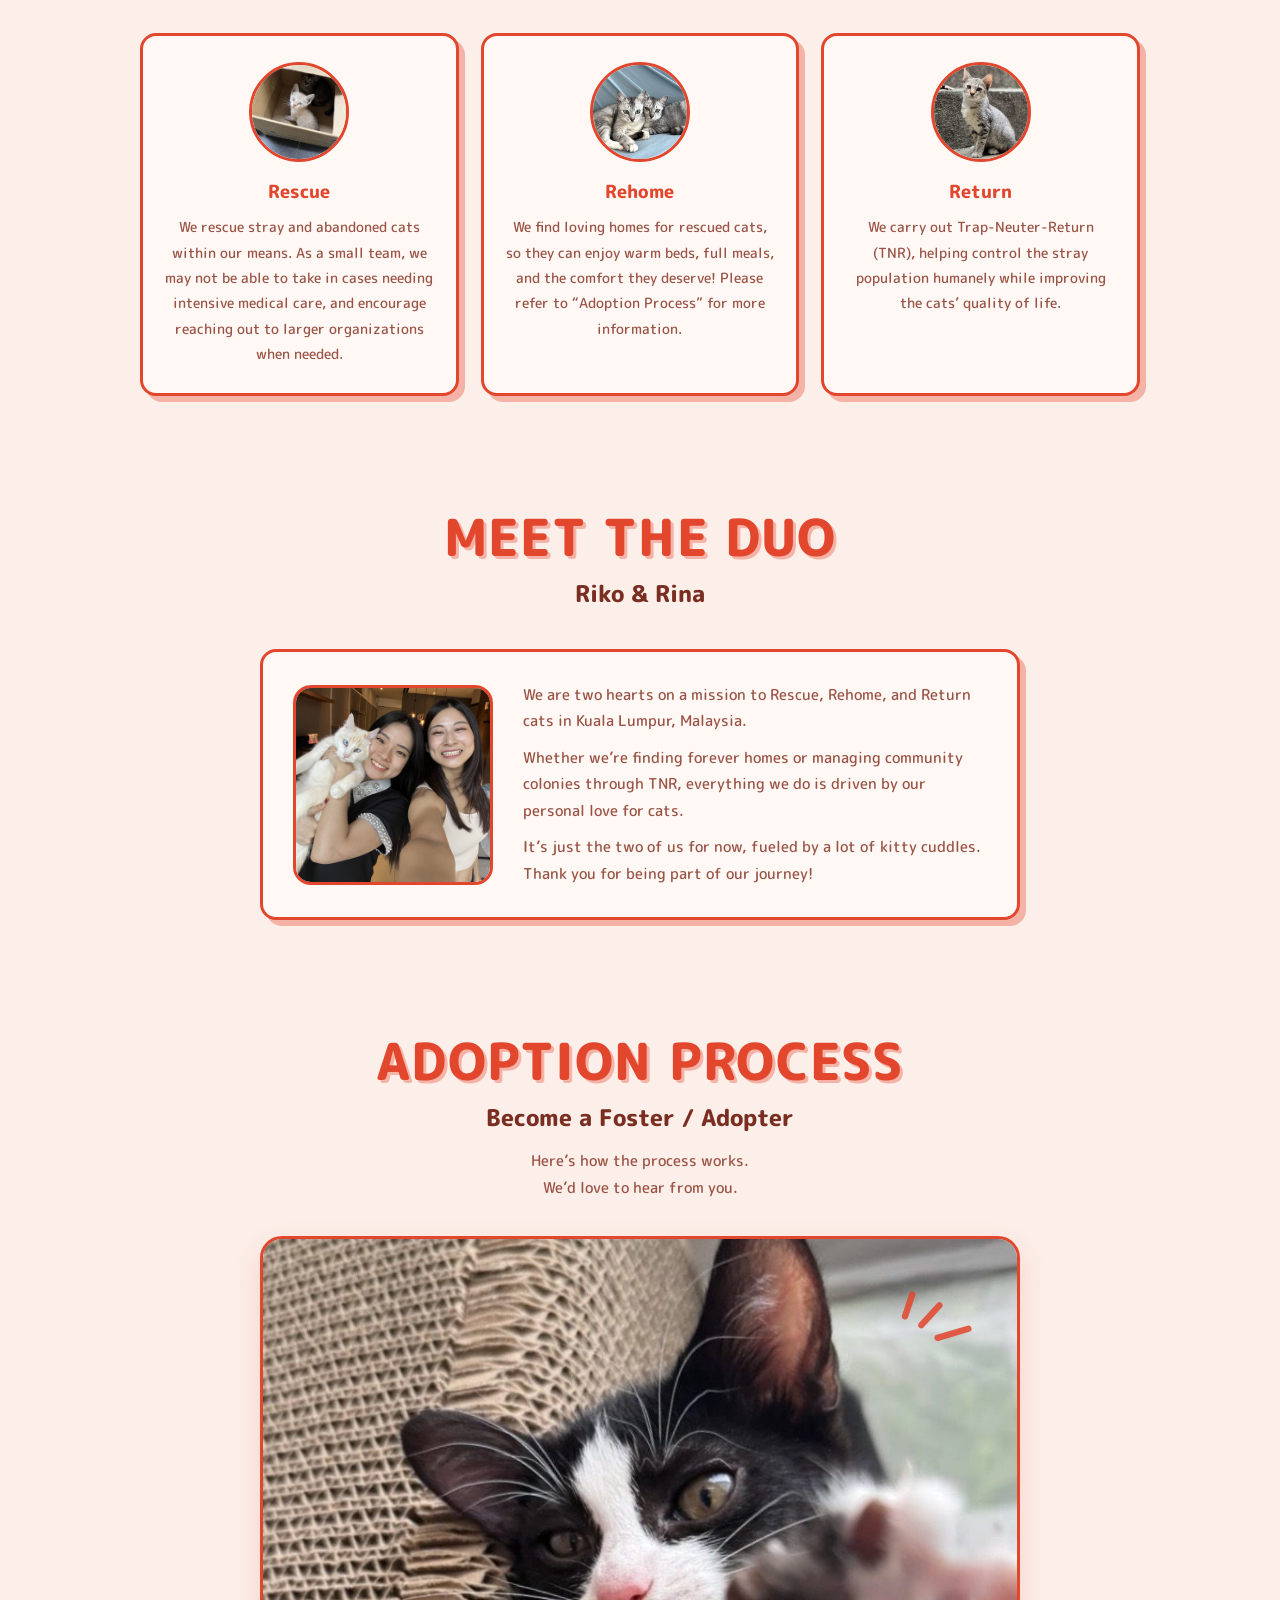
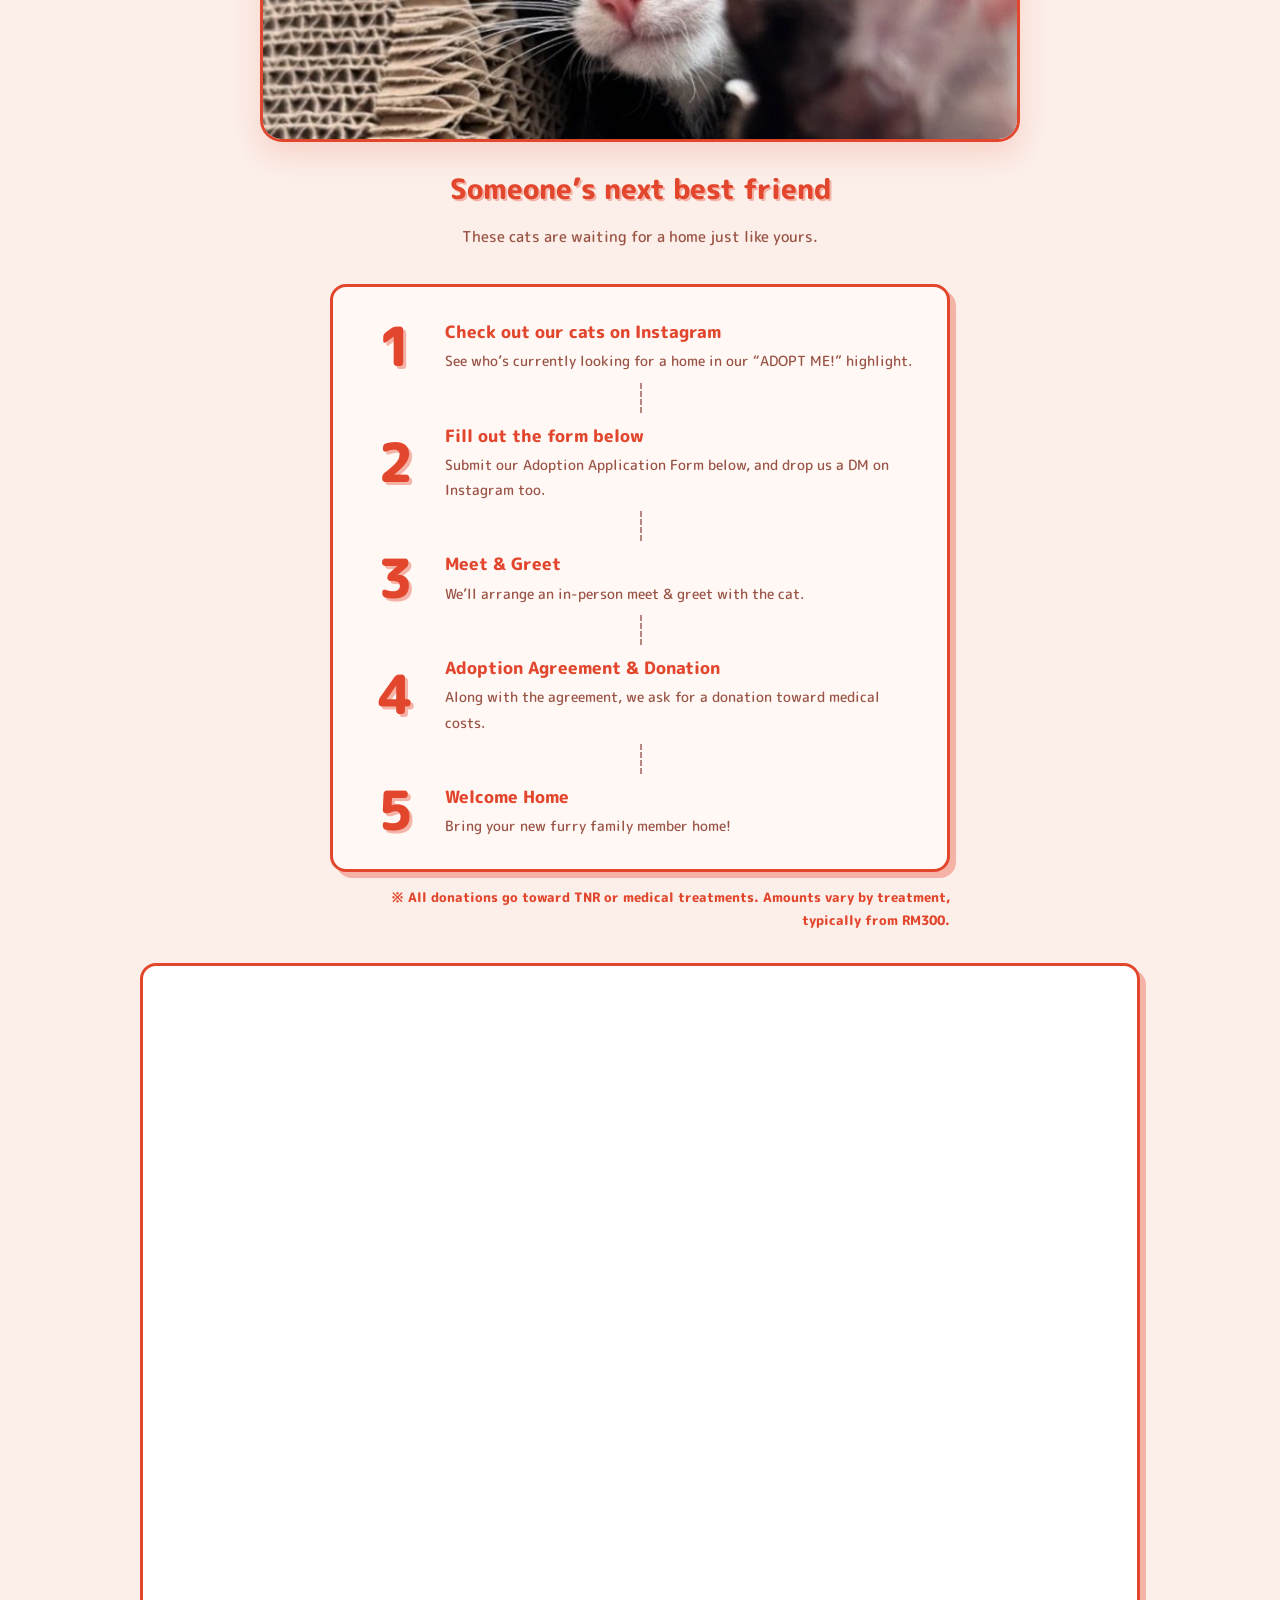
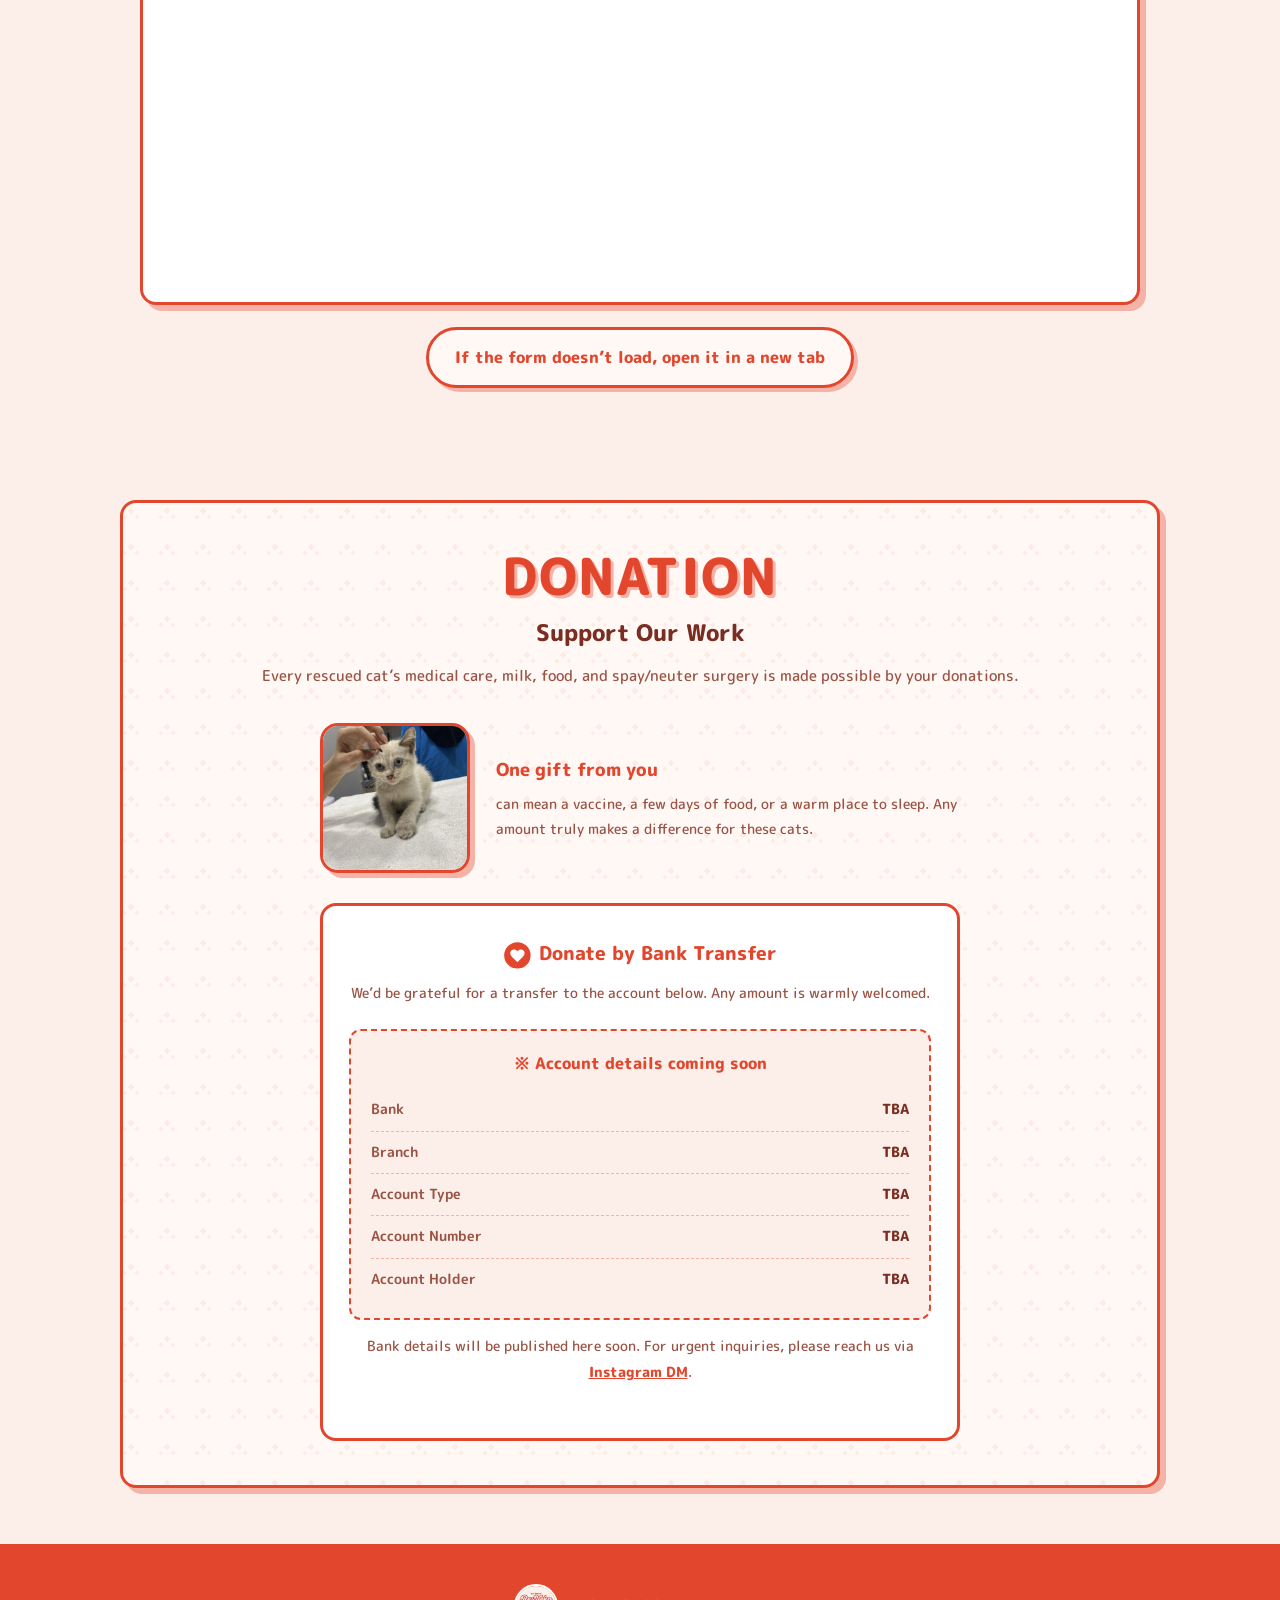
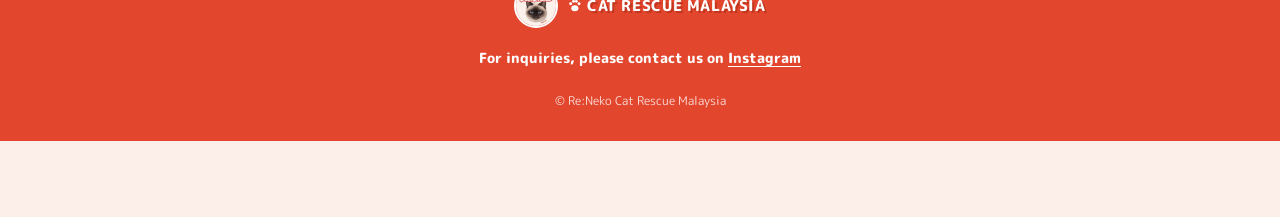
==== commit a1eaefad: "Default language to English; replace duo photo with higher-resolution original Co-Authored-By: Claud" ====
--- a/index.html
+++ b/index.html
@@ -1,5 +1,5 @@
 <!DOCTYPE html>
-<html lang="ja">
+<html lang="en">
 <head>
 <meta charset="UTF-8">
 <meta name="viewport" content="width=device-width, initial-scale=1.0">
@@ -40,8 +40,8 @@
         <a href="#donate" id="nav-donate">寄付</a>
       </nav>
       <div class="lang-toggle">
-        <button type="button" id="lang-ja" class="active" onclick="setLang('ja')">日本語</button>
-        <button type="button" id="lang-en" onclick="setLang('en')">EN</button>
+        <button type="button" id="lang-ja" onclick="setLang('ja')">日本語</button>
+        <button type="button" id="lang-en" class="active" onclick="setLang('en')">EN</button>
       </div>
       <button type="button" class="menu-toggle" onclick="openMenu()" aria-label="メニュー"><svg viewBox="0 0 24 24" aria-hidden="true"><path d="M4.5 7h15M4.5 12h15M4.5 17h15" fill="none" stroke="currentColor" stroke-width="2.6" stroke-linecap="round"/></svg></button>
     </div>
@@ -340,8 +340,8 @@
 }
 
 (function(){
-  let lang = 'ja';
-  try{ lang = localStorage.getItem('reneko-lang') || 'ja'; }catch(e){}
+  let lang = 'en';
+  try{ lang = localStorage.getItem('reneko-lang') || 'en'; }catch(e){}
   setLang(lang);
 })();
 
--- a/style.css
+++ b/style.css
@@ -192,7 +192,7 @@
 
 /* ---------- Quick links (hero) ---------- */
 .quick-links{display:grid;grid-template-columns:1fr 1fr;gap:14px;max-width:640px;margin:26px auto 0;}
-.quick-card{display:block;position:relative;container-type:inline-size;border-radius:22px;transition:transform .15s ease;filter:drop-shadow(5px 5px 0 var(--pink));}
+.quick-card{display:block;position:relative;container-type:inline-size;border-radius:22px;transition:transform .15s ease;}
 .quick-card:hover{transform:translateY(-4px);}
 .quick-card img{width:100%;height:auto;display:block;}
 .quick-card .qc-btn{
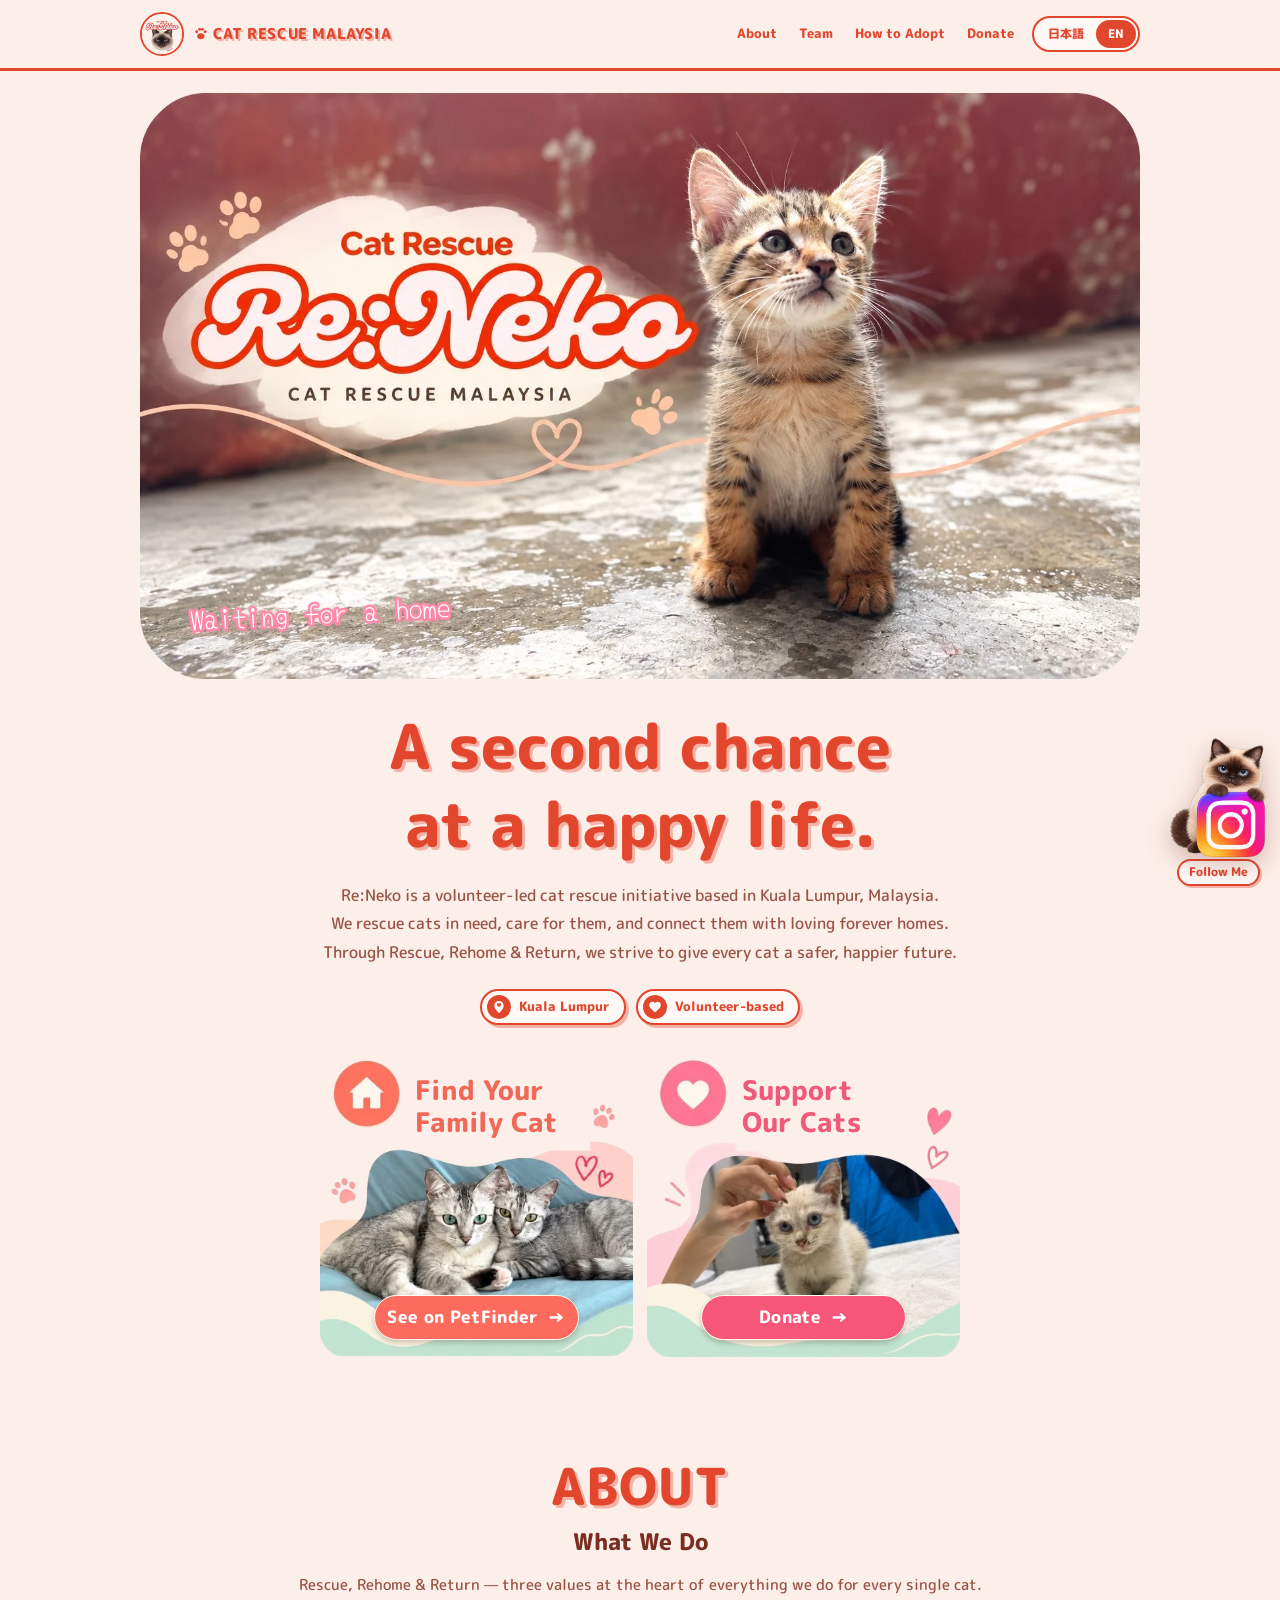
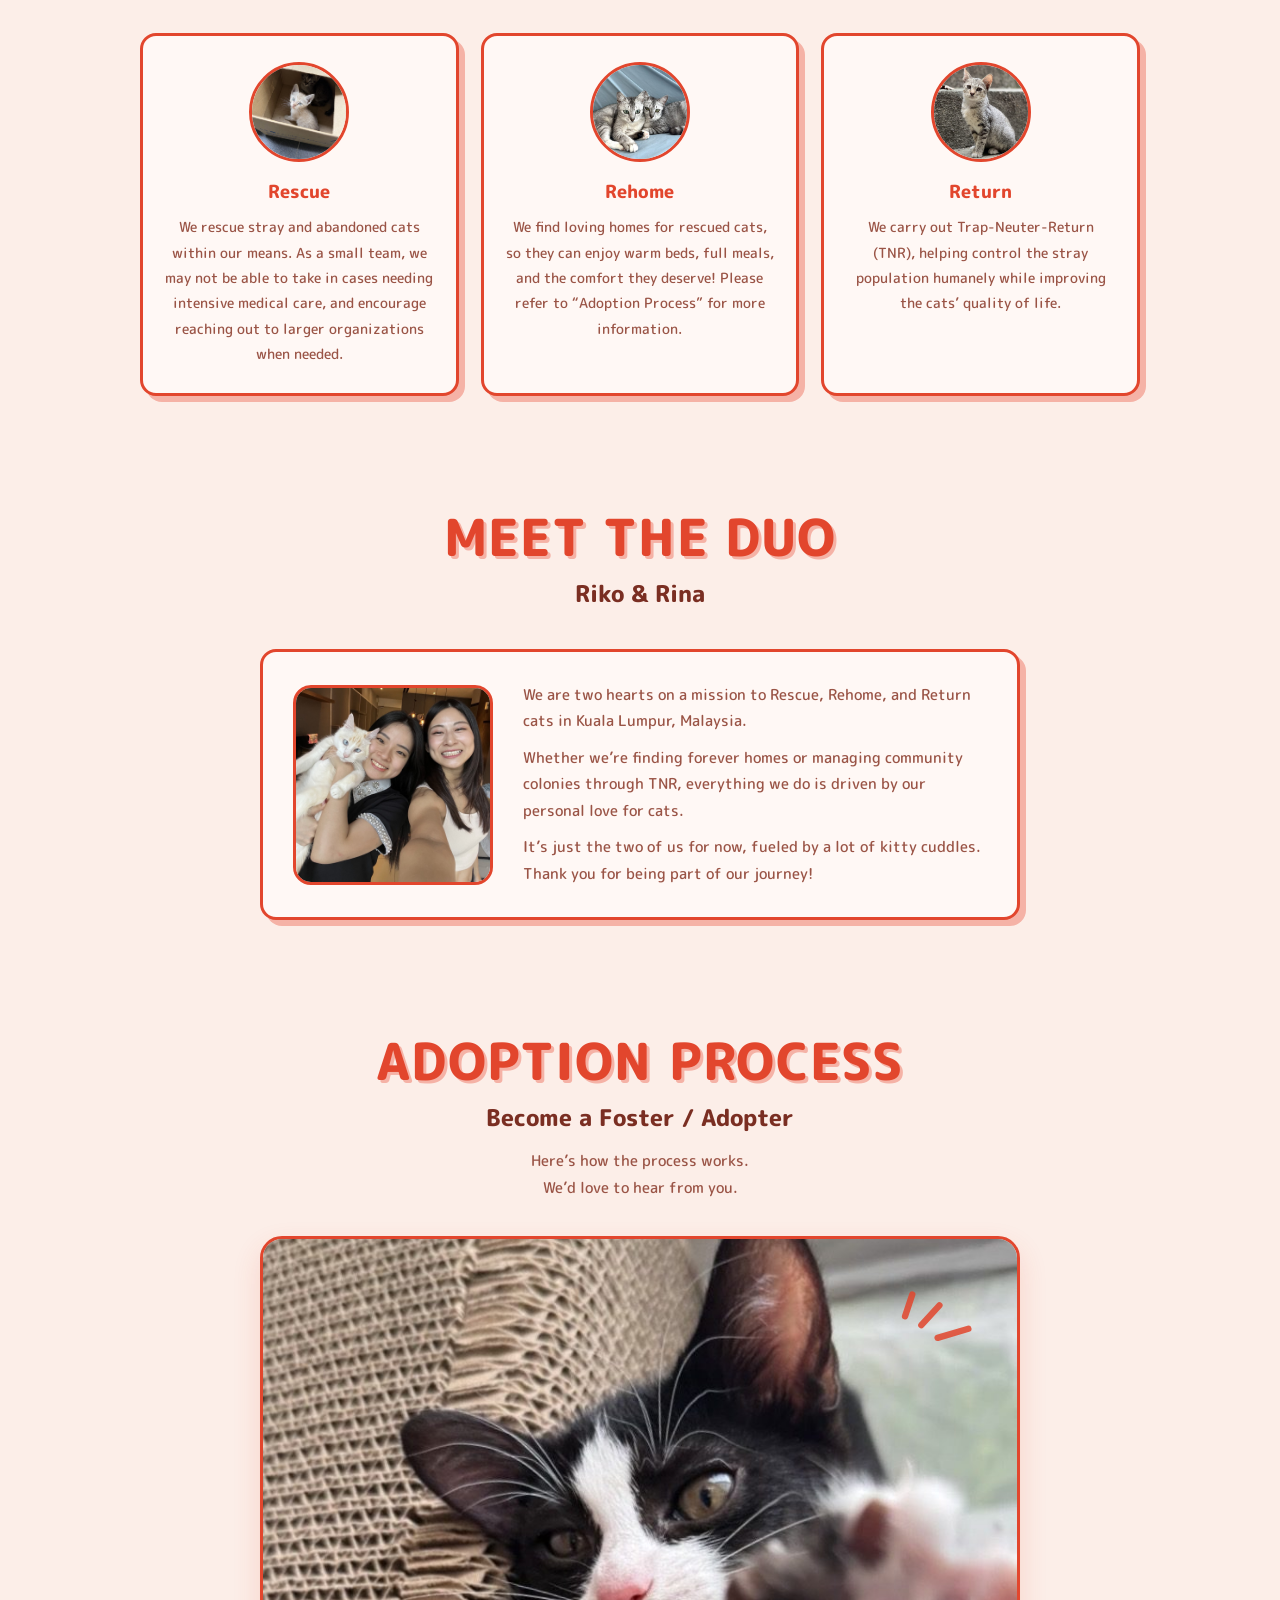
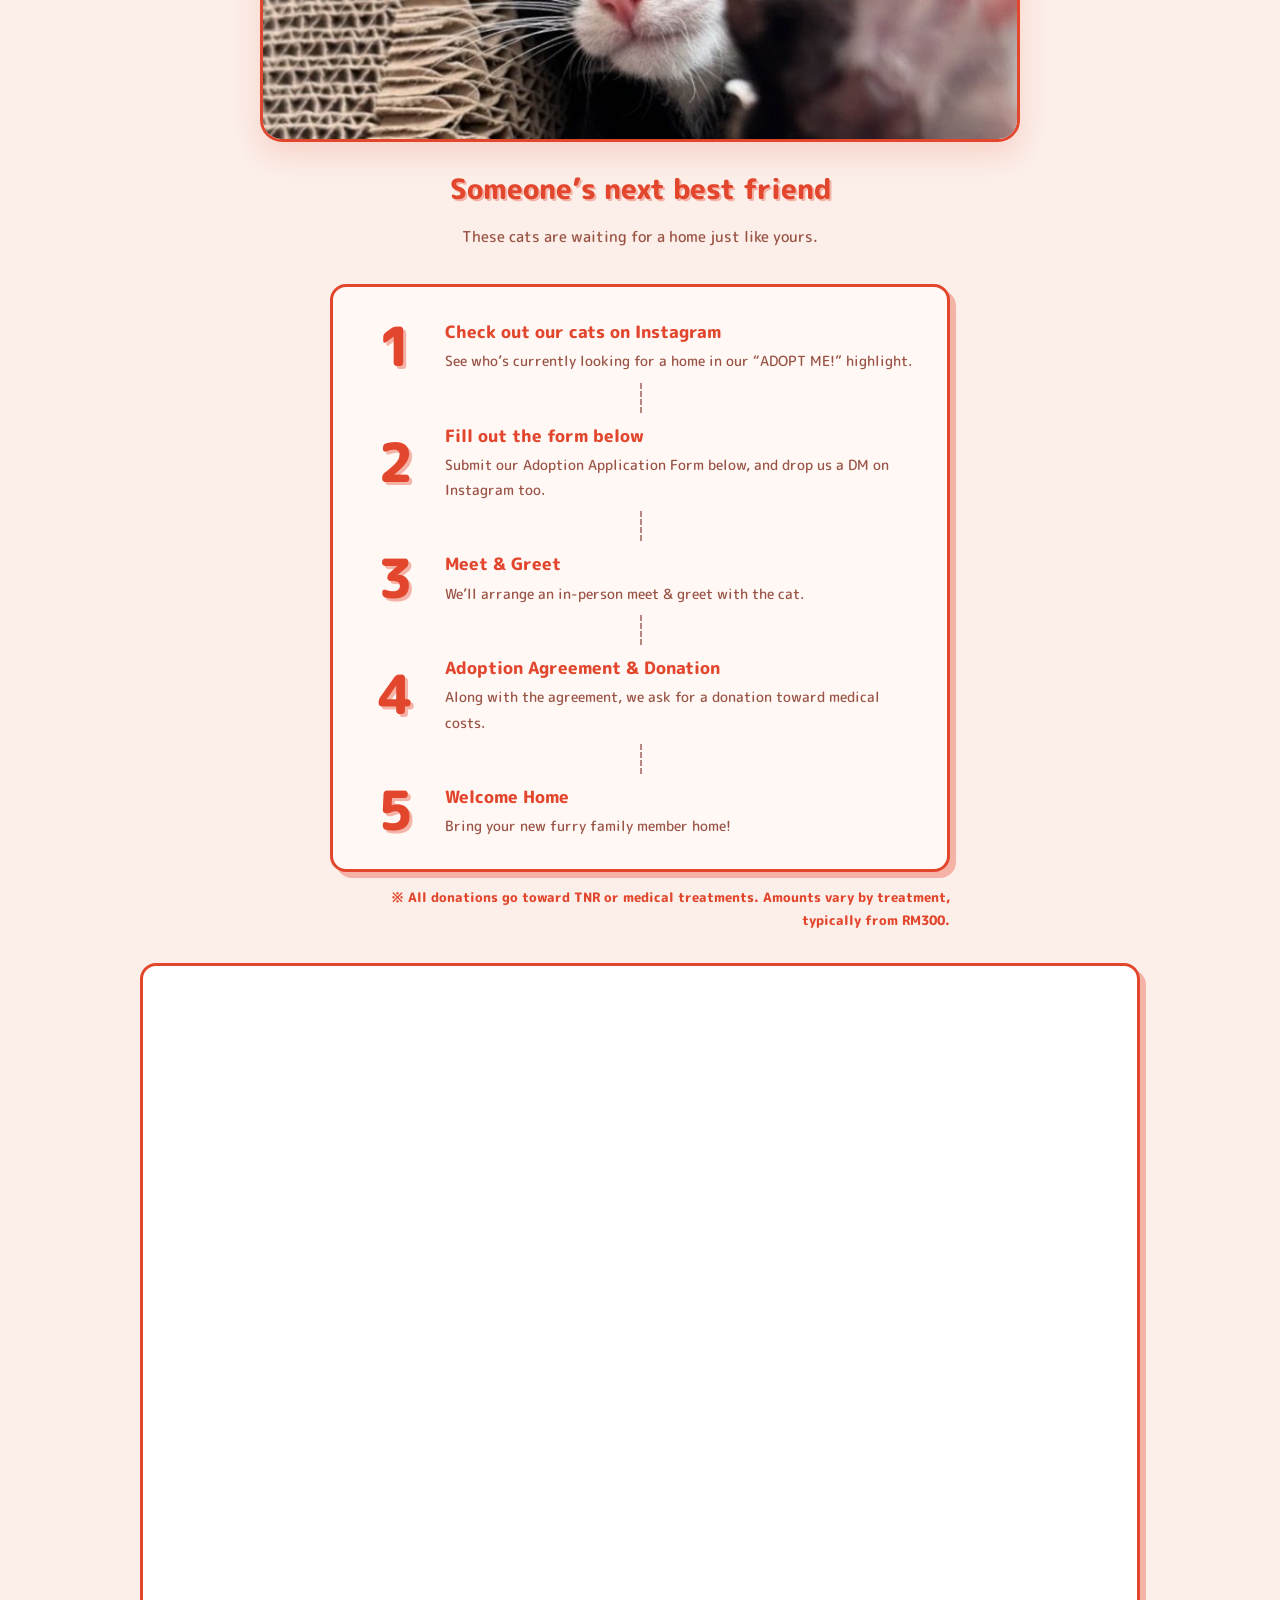
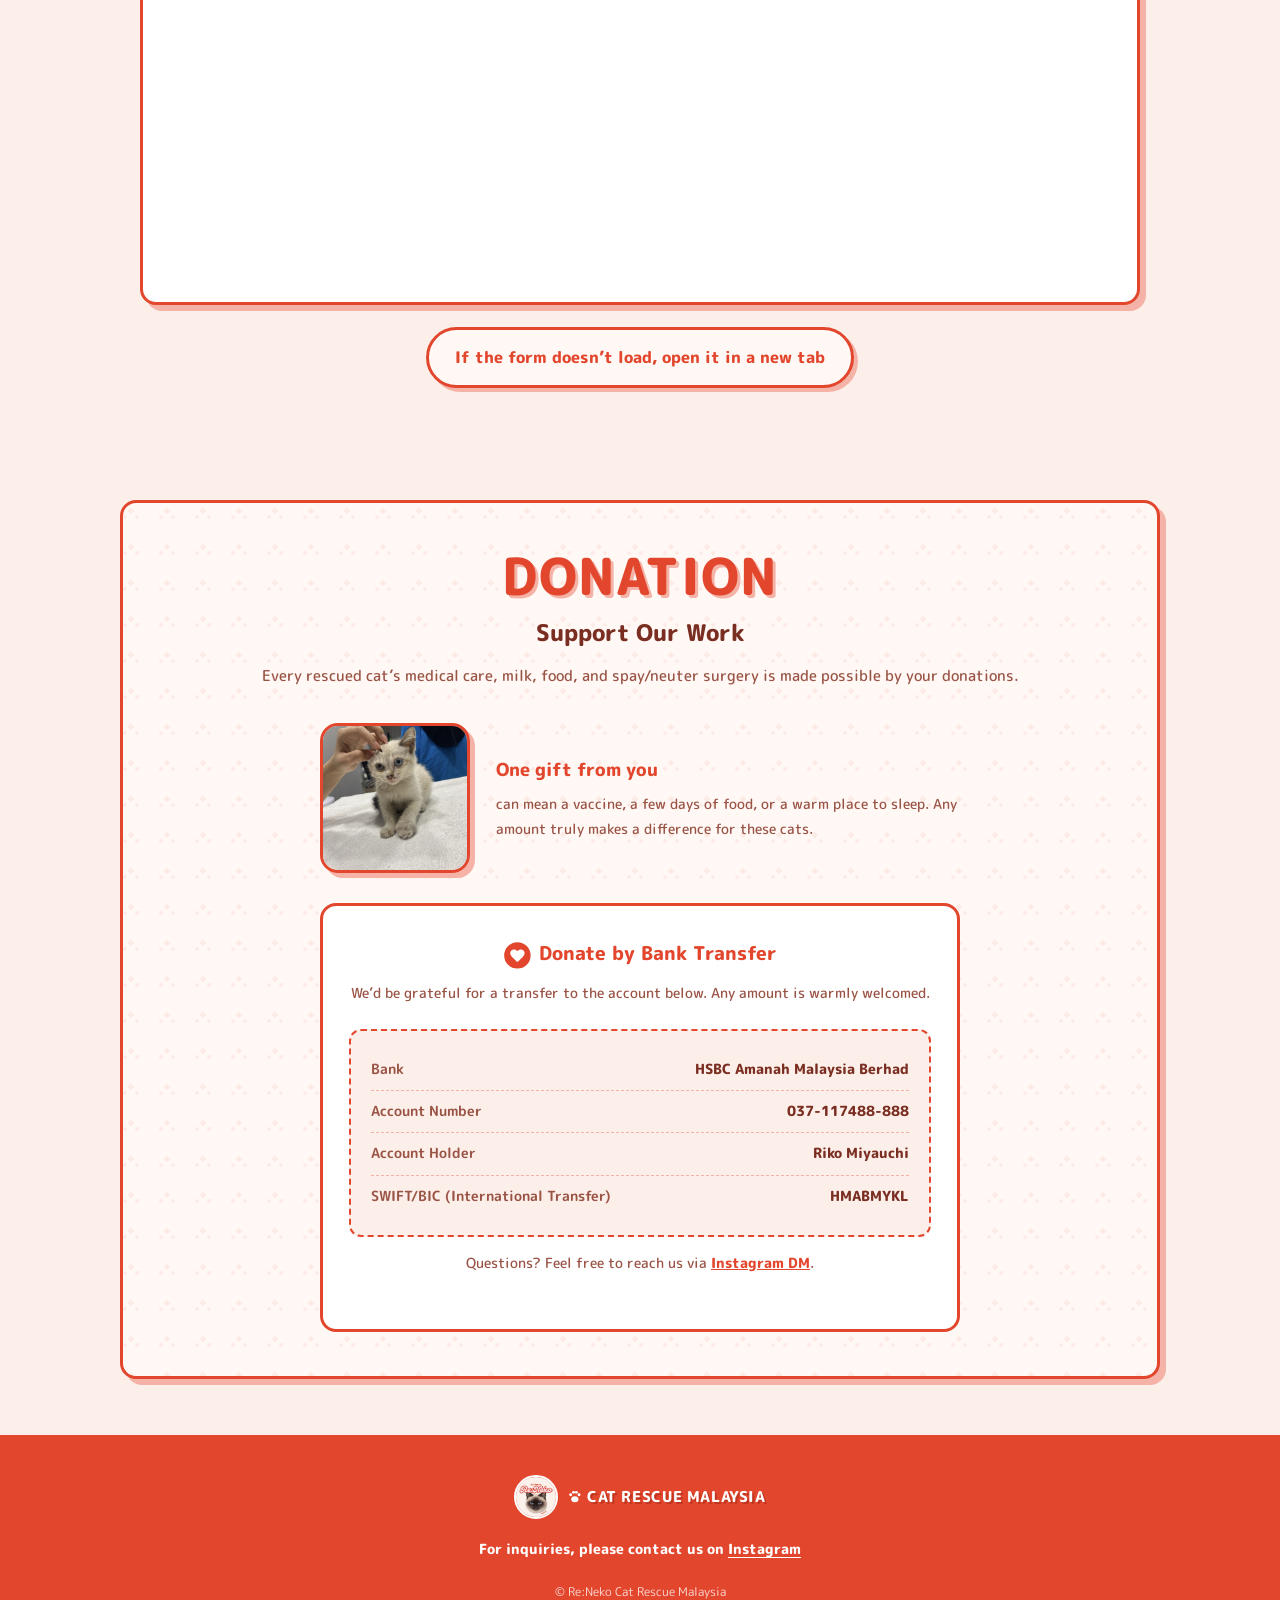
==== commit 3deded8c: "Update PetFinder link and fill in bank transfer details (HSBC Amanah, SWIFT) Co-Authored-By: Claude " ====
--- a/index.html
+++ b/index.html
@@ -81,7 +81,7 @@
       </div>
     </div>
     <div class="quick-links">
-      <a class="quick-card qc-find" href="https://PetFinder.my/members/Sara877" target="_blank" rel="noopener">
+      <a class="quick-card qc-find" href="https://secure.petfinder.my/mobile/?action=list&amp;sortadopt=9&amp;sortuser=Sara877" target="_blank" rel="noopener">
         <img src="images/card-find-base.webp" alt="" width="812" height="792">
         <span class="qc-title" id="qc-find-title">家族になる<br>猫を探す</span>
         <span class="qc-btn" id="qc-find-btn">PetFinderで見る <span class="qc-arrow">→</span></span>
@@ -212,16 +212,14 @@
         <h3><span class="h-icon"><svg class="icon" viewBox="0 0 24 24"><use href="#icon-coin"></use></svg></span><span id="donate-card-h3">銀行振込でのご寄付</span></h3>
         <p id="donate-card-p">下記口座宛にお振込みいただけますと幸いです。金額は問いません、温かいご支援をお待ちしております。</p>
         <div class="bank-box">
-          <div class="prep" id="bank-prep">※ 振込先情報は準備中です</div>
           <dl>
-            <div class="bank-row"><dt id="bank-label-name">銀行名</dt><dd id="bank-value-name">ご準備中</dd></div>
-            <div class="bank-row"><dt id="bank-label-branch">支店名</dt><dd id="bank-value-branch">ご準備中</dd></div>
-            <div class="bank-row"><dt id="bank-label-type">口座種別</dt><dd id="bank-value-type">ご準備中</dd></div>
-            <div class="bank-row"><dt id="bank-label-number">口座番号</dt><dd id="bank-value-number">ご準備中</dd></div>
-            <div class="bank-row"><dt id="bank-label-holder">口座名義人</dt><dd id="bank-value-holder">ご準備中</dd></div>
+            <div class="bank-row"><dt id="bank-label-name">銀行名</dt><dd id="bank-value-name">HSBC Amanah Malaysia Berhad</dd></div>
+            <div class="bank-row"><dt id="bank-label-number">口座番号</dt><dd id="bank-value-number">037-117488-888</dd></div>
+            <div class="bank-row"><dt id="bank-label-holder">口座名義人</dt><dd id="bank-value-holder">Riko Miyauchi</dd></div>
+            <div class="bank-row"><dt id="bank-label-swift">SWIFT/BIC（海外送金）</dt><dd id="bank-value-swift">HMABMYKL</dd></div>
           </dl>
         </div>
-        <p class="donate-alt" id="donate-alt">振込先情報は近日公開予定です。お急ぎの方は <a href="https://www.instagram.com/reneko_malaysia/" target="_blank" rel="noopener">InstagramのDM</a> よりお問い合わせください。</p>
+        <p class="donate-alt" id="donate-alt">ご不明な点は <a href="https://www.instagram.com/reneko_malaysia/" target="_blank" rel="noopener">InstagramのDM</a> よりお気軽にお問い合わせください。</p>
       </div>
     </div>
   </div>
@@ -293,19 +291,16 @@
   'qc-support-btn':   { ja:'寄付の口座へ <span class="qc-arrow">→</span>', en:'Donate <span class="qc-arrow">→</span>' },
   'donate-card-h3':   { ja:'銀行振込でのご寄付', en:'Donate by Bank Transfer' },
   'donate-card-p':    { ja:'下記口座宛にお振込みいただけますと幸いです。金額は問いません、温かいご支援をお待ちしております。', en:'We&rsquo;d be grateful for a transfer to the account below. Any amount is warmly welcomed.' },
-  'bank-prep':        { ja:'※ 振込先情報は準備中です', en:'※ Account details coming soon' },
   'bank-label-name':  { ja:'銀行名', en:'Bank' },
-  'bank-label-branch':{ ja:'支店名', en:'Branch' },
-  'bank-label-type':  { ja:'口座種別', en:'Account Type' },
   'bank-label-number':{ ja:'口座番号', en:'Account Number' },
   'bank-label-holder':{ ja:'口座名義人', en:'Account Holder' },
-  'bank-value-name':  { ja:'ご準備中', en:'TBA' },
-  'bank-value-branch':{ ja:'ご準備中', en:'TBA' },
-  'bank-value-type':  { ja:'ご準備中', en:'TBA' },
-  'bank-value-number':{ ja:'ご準備中', en:'TBA' },
-  'bank-value-holder':{ ja:'ご準備中', en:'TBA' },
-  'donate-alt':       { ja:'振込先情報は近日公開予定です。お急ぎの方は <a href="https://www.instagram.com/reneko_malaysia/" target="_blank" rel="noopener">InstagramのDM</a> よりお問い合わせください。',
-                          en:'Bank details will be published here soon. For urgent inquiries, please reach us via <a href="https://www.instagram.com/reneko_malaysia/" target="_blank" rel="noopener">Instagram DM</a>.' },
+  'bank-value-name':  { ja:'HSBC Amanah Malaysia Berhad', en:'HSBC Amanah Malaysia Berhad' },
+  'bank-value-number':{ ja:'037-117488-888', en:'037-117488-888' },
+  'bank-value-holder':{ ja:'Riko Miyauchi', en:'Riko Miyauchi' },
+  'bank-label-swift': { ja:'SWIFT/BIC（海外送金）', en:'SWIFT/BIC (International Transfer)' },
+  'bank-value-swift': { ja:'HMABMYKL', en:'HMABMYKL' },
+  'donate-alt':       { ja:'ご不明な点は <a href="https://www.instagram.com/reneko_malaysia/" target="_blank" rel="noopener">InstagramのDM</a> よりお気軽にお問い合わせください。',
+                          en:'Questions? Feel free to reach us via <a href="https://www.instagram.com/reneko_malaysia/" target="_blank" rel="noopener">Instagram DM</a>.' },
 
   'foster-h2':        { ja:'里親になりたい方へ', en:'Become a Foster / Adopter' },
   'foster-p':         { ja:'下記の流れでお申し込みいただけます。<br>まずはお気軽にご応募ください。', en:'Here&rsquo;s how the process works.<br>We&rsquo;d love to hear from you.' },
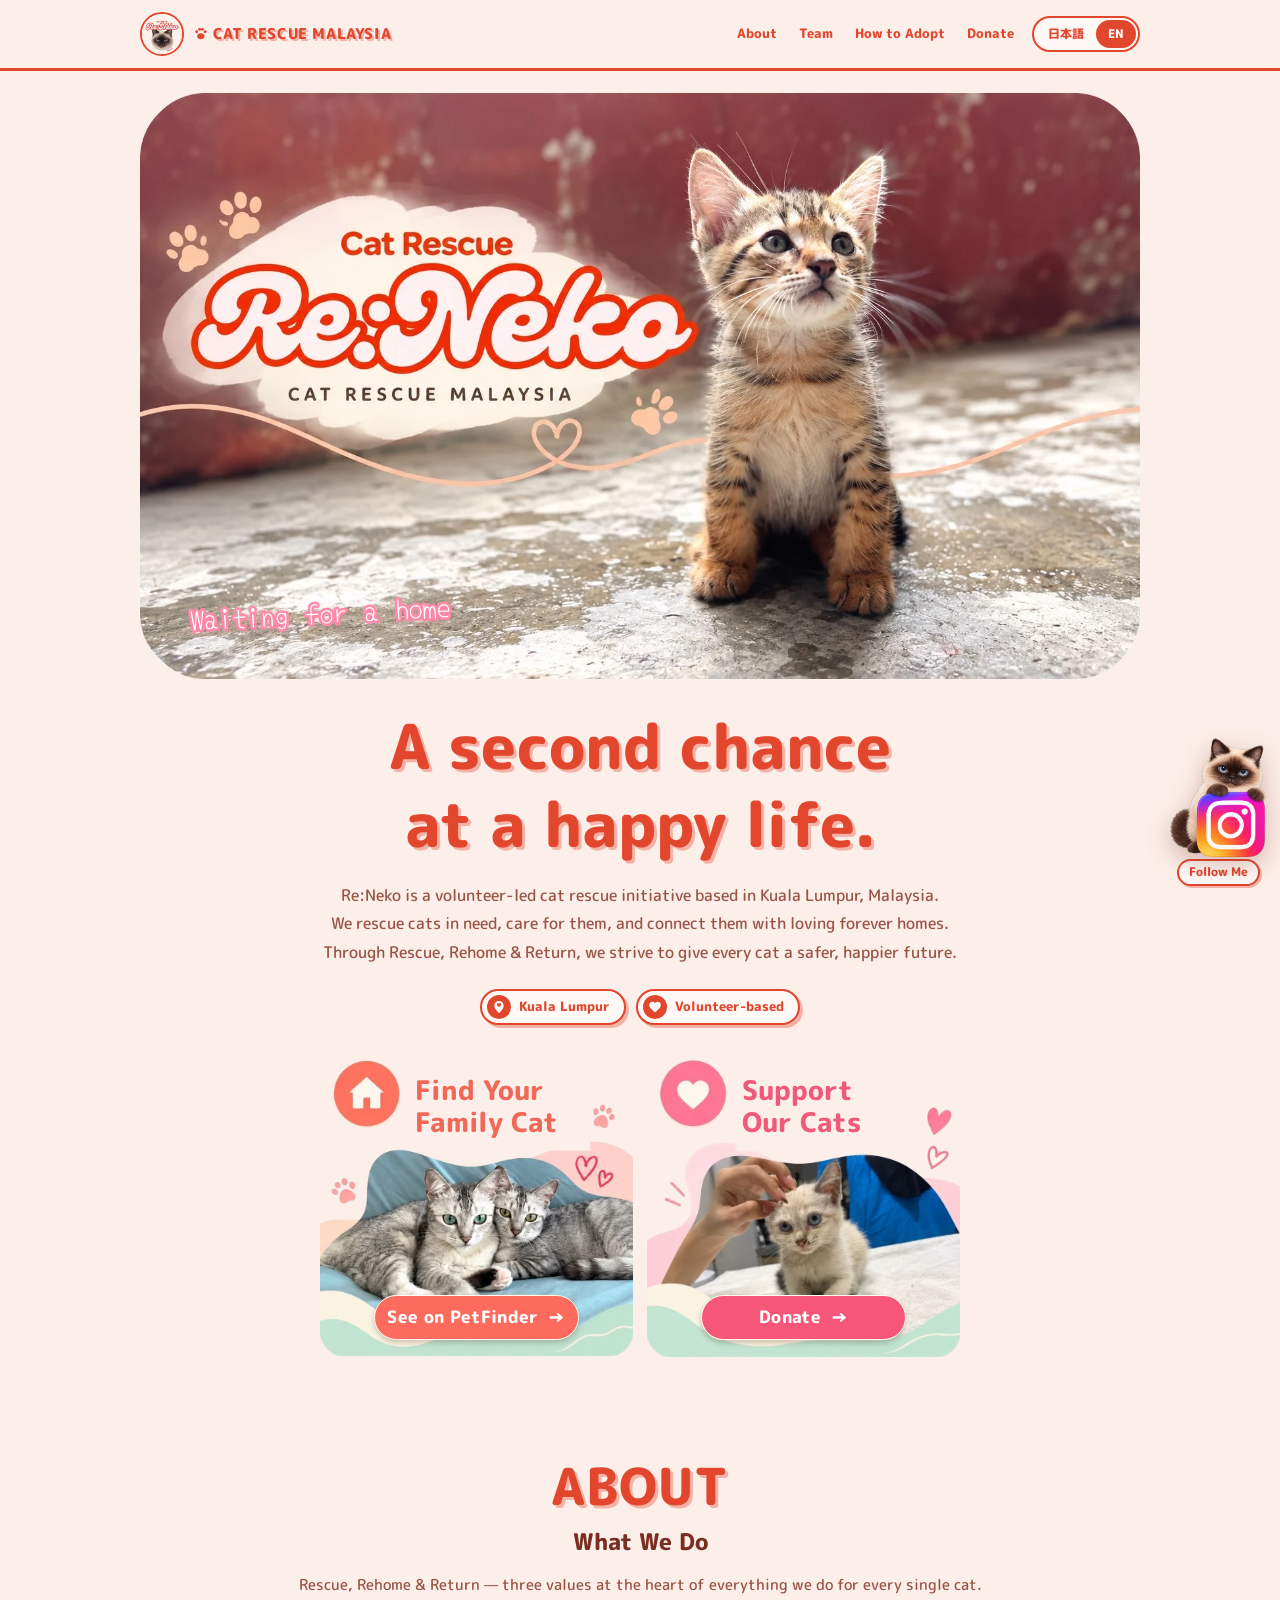
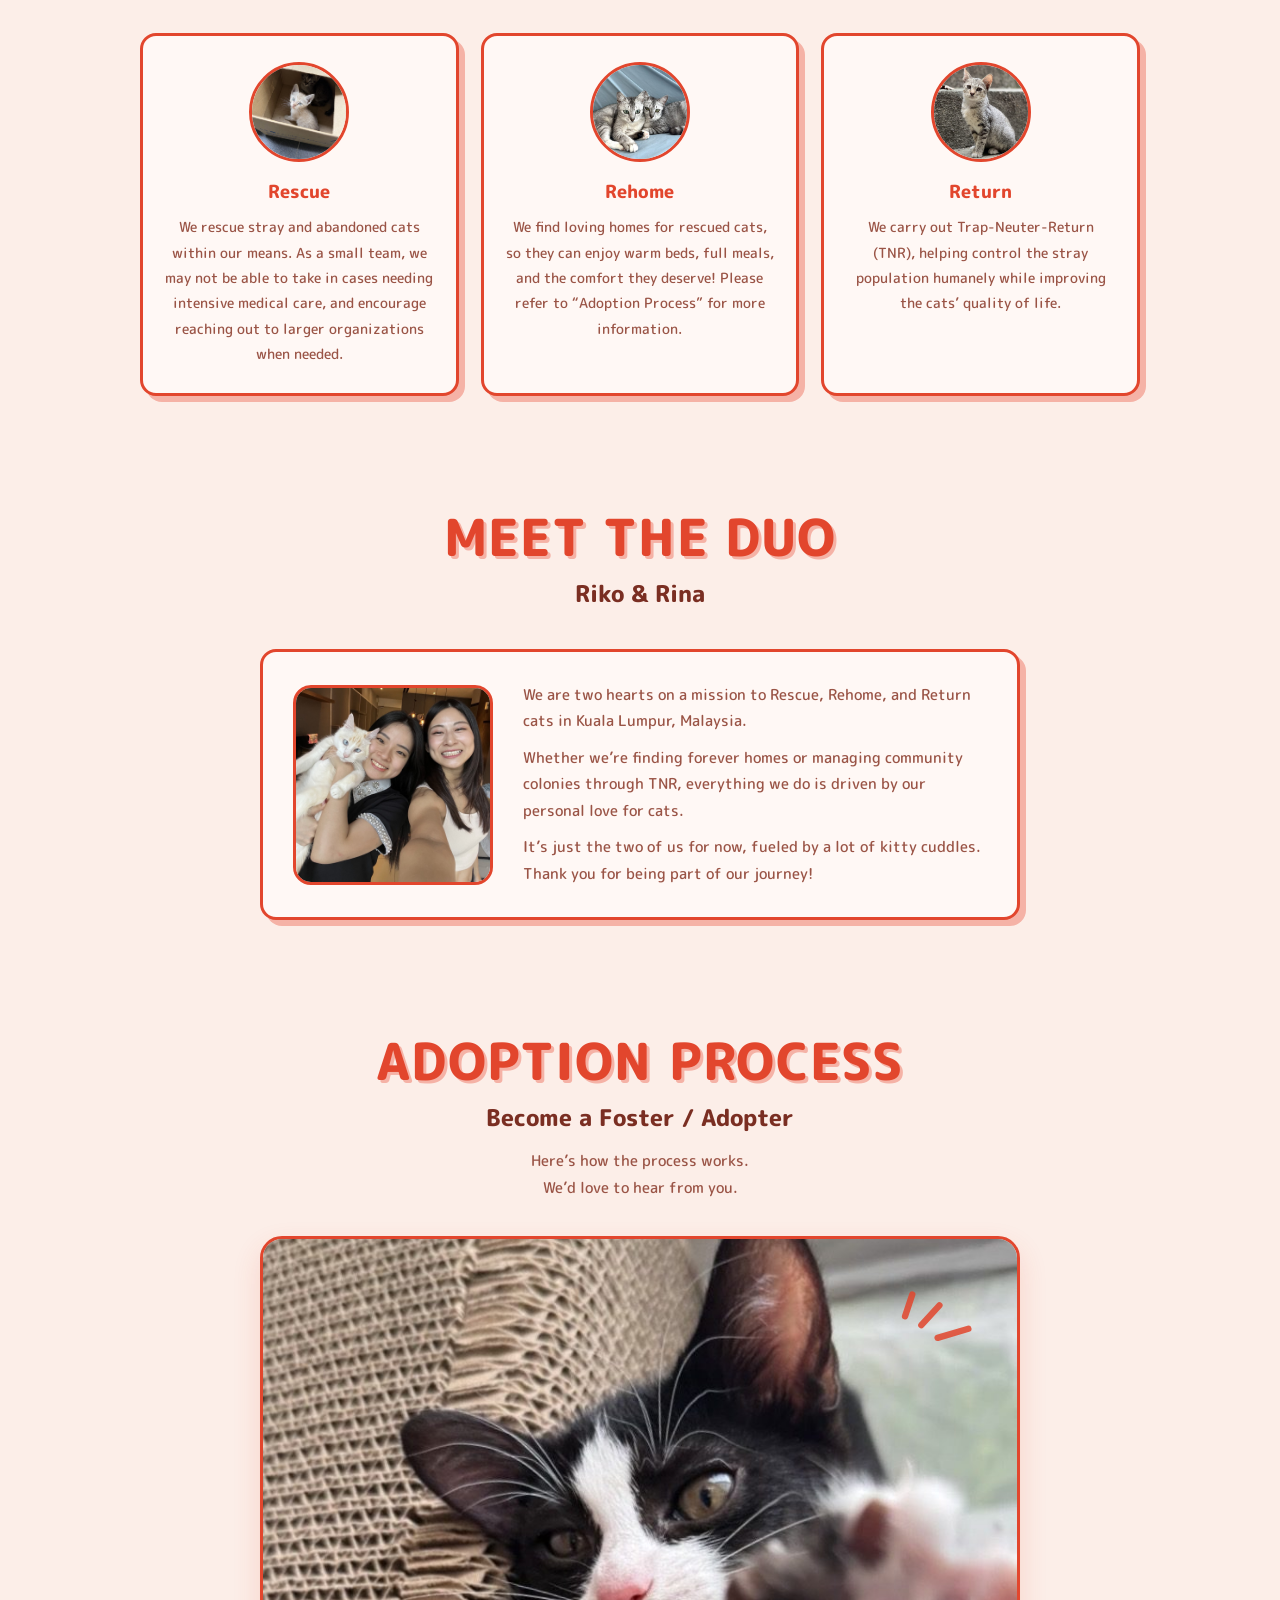
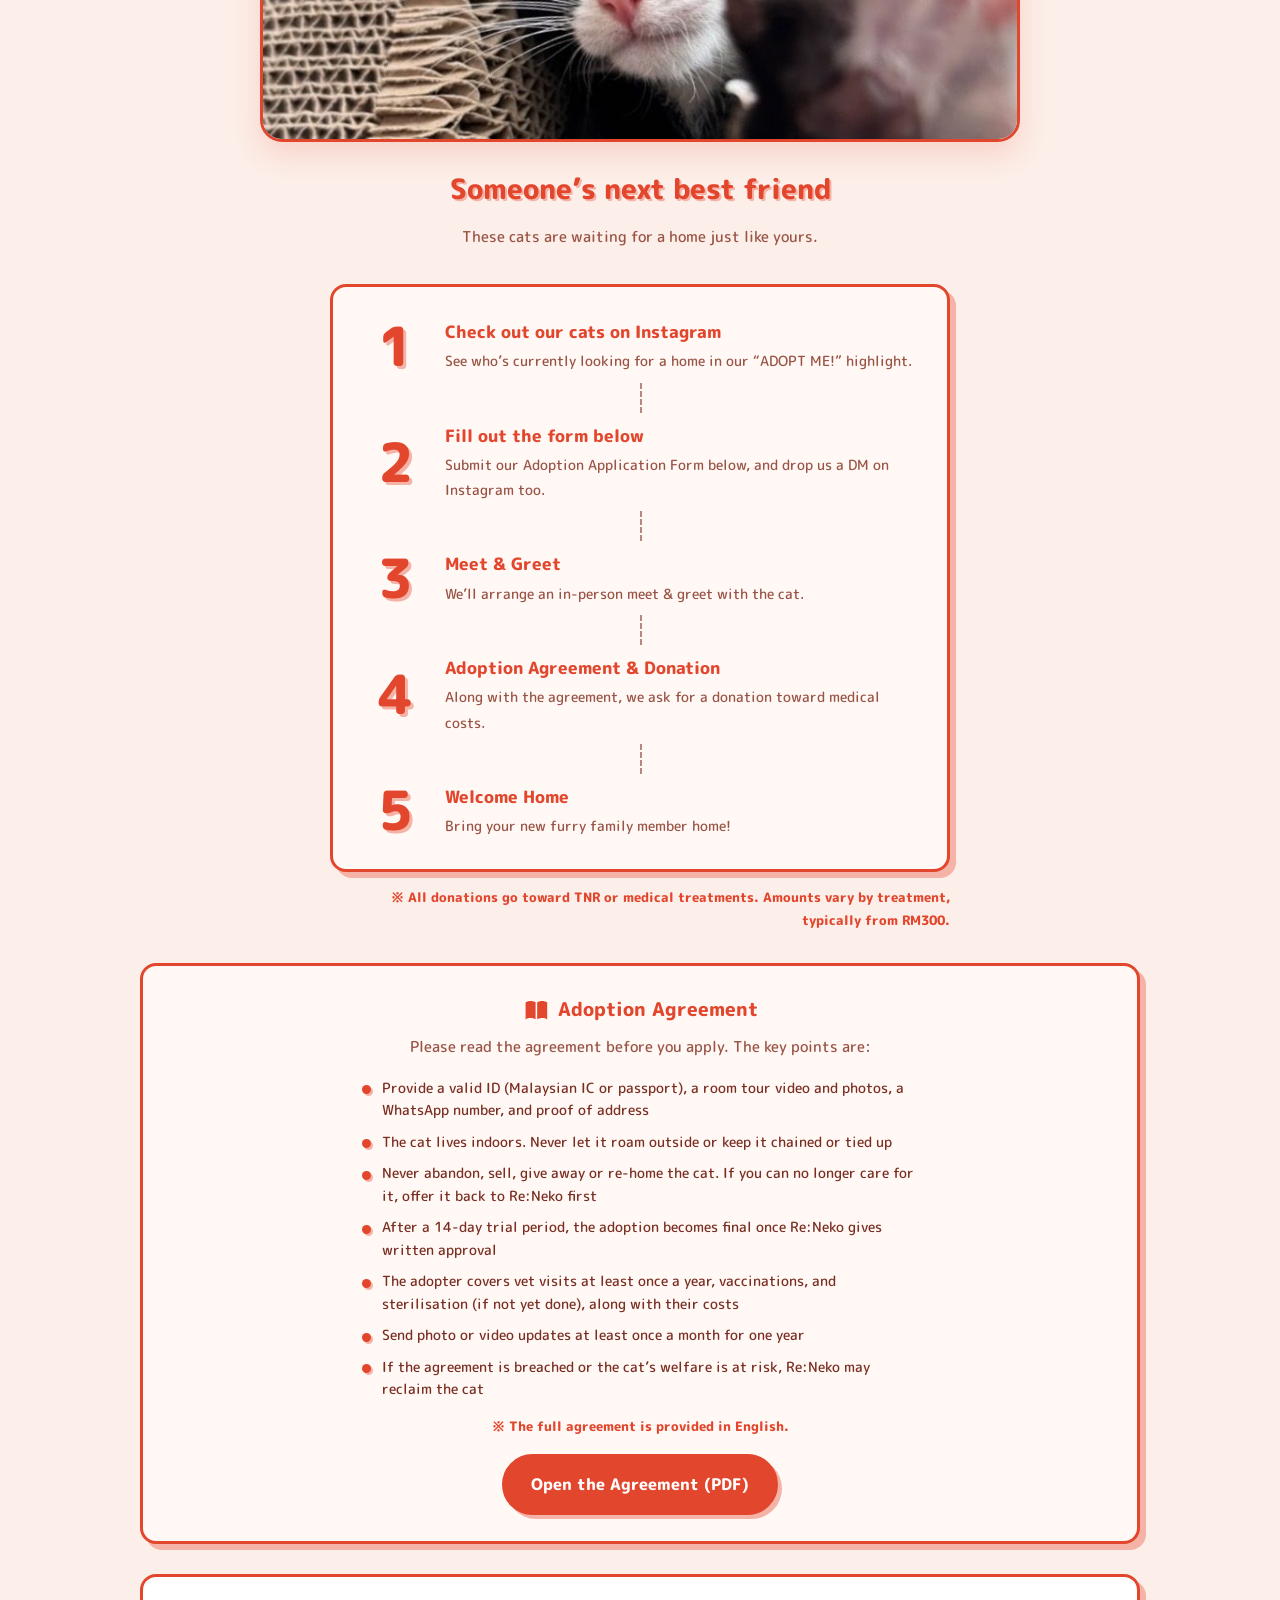
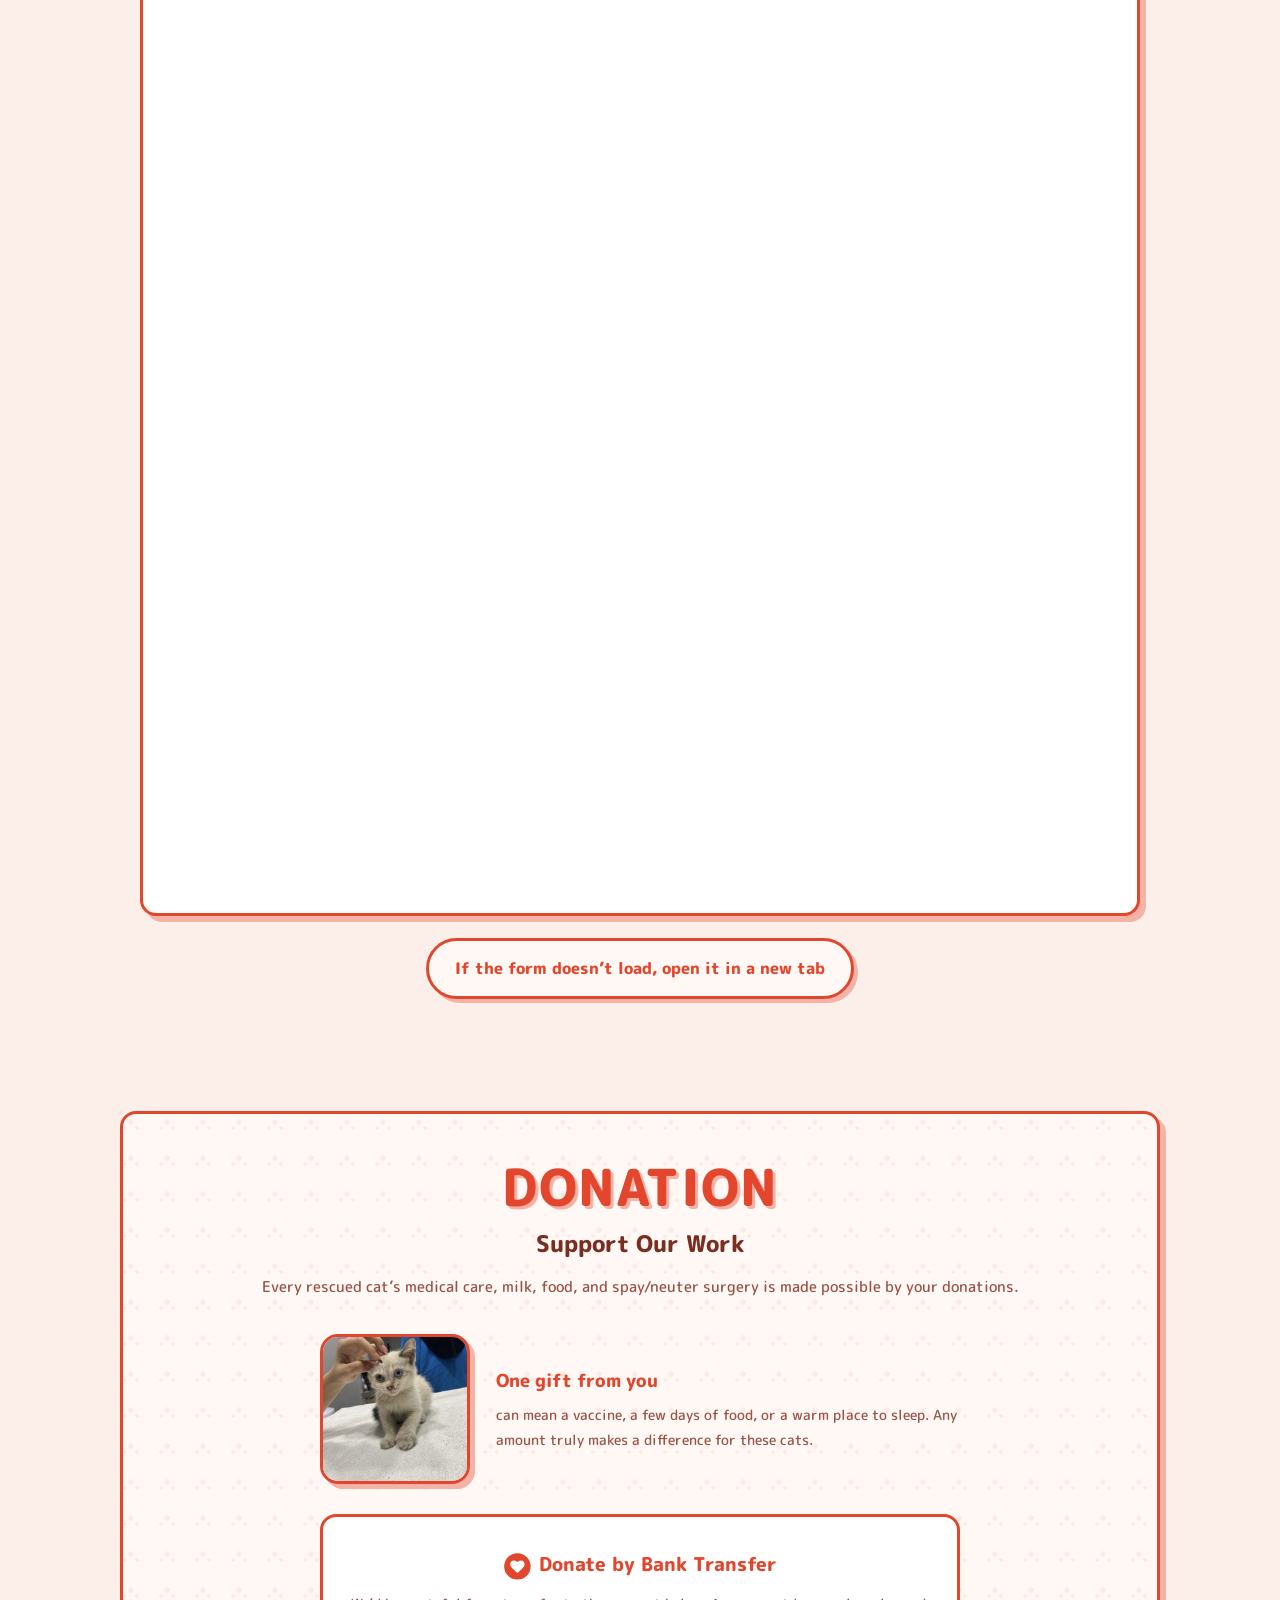
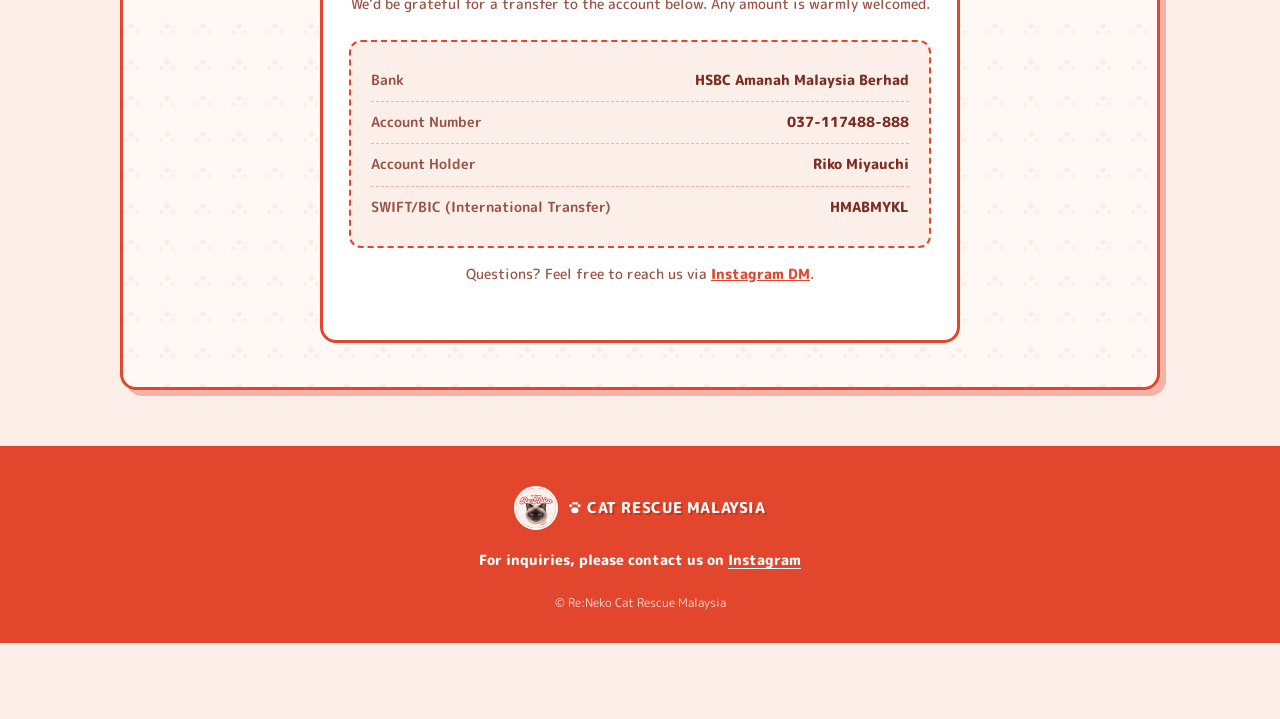
==== commit 49142148: "Add adoption agreement card (JA/EN summary + PDF) above the application form Co-Authored-By: Claude " ====
--- a/index.html
+++ b/index.html
@@ -181,6 +181,22 @@
       </div>
     </div>
     <p class="donate-note" id="foster-donate-note">※ ご寄付はTNRや医療費として大切に使わせていただきます。金額は治療内容により異なりますが、目安はRM300〜です。</p>
+
+    <div class="agreement-card">
+      <h3><span class="h-icon"><svg class="icon" viewBox="0 0 24 24"><use href="#icon-book"></use></svg></span><span id="agr-h3">譲渡同意書（Adoption Agreement）</span></h3>
+      <p id="agr-p">お申し込みの前に、必ず内容をご確認ください。主なポイントは次のとおりです。</p>
+      <ul>
+        <li id="agr-li1">身分証（マレーシアIC／パスポート）、お部屋の動画・写真、WhatsApp連絡先、住所確認書類のご提出</li>
+        <li id="agr-li2">猫は完全室内飼い。外で自由に歩かせたり、つないで飼ったりしません</li>
+        <li id="agr-li3">遺棄・販売・譲渡・再譲渡はしません。飼えなくなったときは、まずRe:Nekoに返してください</li>
+        <li id="agr-li4">お迎え後14日間のトライアル期間を経て、Re:Nekoの書面による承認をもって正式な譲渡となります</li>
+        <li id="agr-li5">年1回以上の通院、ワクチン接種、避妊去勢手術（未実施の場合）と、その費用は里親さまのご負担です</li>
+        <li id="agr-li6">1年間、月1回以上の写真または動画での近況報告をお願いします</li>
+        <li id="agr-li7">契約違反や猫の福祉に問題がある場合、Re:Nekoは猫を引き取ることができます</li>
+      </ul>
+      <p class="agr-note" id="agr-note">※ 同意書の原文は英語です。</p>
+      <a class="btn btn-coral" id="agr-btn" href="docs/ReNeko-Adoption-Agreement.pdf" target="_blank" rel="noopener">同意書（PDF）を開く</a>
+    </div>
 
     <div class="form-wrap">
       <iframe src="https://docs.google.com/forms/d/e/1FAIpQLSdKfVK2Zg6W_bl4a3MCozu04Es1ObIp1oDFWFUNA1SaIlgtjA/viewform?embedded=true" title="里親応募フォーム">読み込んでいます…</iframe>
@@ -318,6 +334,17 @@
   'step5-text':       { ja:'新しい家族の一員として、おうちへお迎えいただきます。', en:'Bring your new furry family member home!' },
   'foster-donate-note': { ja:'※ ご寄付はTNRや医療費として大切に使わせていただきます。金額は治療内容により異なりますが、目安はRM300〜です。',
                           en:'※ All donations go toward TNR or medical treatments. Amounts vary by treatment, typically from RM300.' },
+  'agr-h3': { ja:'譲渡同意書（Adoption Agreement）', en:'Adoption Agreement' },
+  'agr-p':  { ja:'お申し込みの前に、必ず内容をご確認ください。主なポイントは次のとおりです。', en:'Please read the agreement before you apply. The key points are:' },
+  'agr-li1': { ja:'身分証（マレーシアIC／パスポート）、お部屋の動画・写真、WhatsApp連絡先、住所確認書類のご提出', en:'Provide a valid ID (Malaysian IC or passport), a room tour video and photos, a WhatsApp number, and proof of address' },
+  'agr-li2': { ja:'猫は完全室内飼い。外で自由に歩かせたり、つないで飼ったりしません', en:'The cat lives indoors. Never let it roam outside or keep it chained or tied up' },
+  'agr-li3': { ja:'遺棄・販売・譲渡・再譲渡はしません。飼えなくなったときは、まずRe:Nekoに返してください', en:'Never abandon, sell, give away or re-home the cat. If you can no longer care for it, offer it back to Re:Neko first' },
+  'agr-li4': { ja:'お迎え後14日間のトライアル期間を経て、Re:Nekoの書面による承認をもって正式な譲渡となります', en:'After a 14-day trial period, the adoption becomes final once Re:Neko gives written approval' },
+  'agr-li5': { ja:'年1回以上の通院、ワクチン接種、避妊去勢手術（未実施の場合）と、その費用は里親さまのご負担です', en:'The adopter covers vet visits at least once a year, vaccinations, and sterilisation (if not yet done), along with their costs' },
+  'agr-li6': { ja:'1年間、月1回以上の写真または動画での近況報告をお願いします', en:'Send photo or video updates at least once a month for one year' },
+  'agr-li7': { ja:'契約違反や猫の福祉に問題がある場合、Re:Nekoは猫を引き取ることができます', en:'If the agreement is breached or the cat&rsquo;s welfare is at risk, Re:Neko may reclaim the cat' },
+  'agr-note': { ja:'※ 同意書の原文は英語です。', en:'※ The full agreement is provided in English.' },
+  'agr-btn': { ja:'同意書（PDF）を開く', en:'Open the Agreement (PDF)' },
   'form-fallback-link': { ja:'フォームが表示されない場合はこちら（新しいタブで開く）', en:'If the form doesn&rsquo;t load, open it in a new tab' },
 
   'footer-contact':   { ja:'お問い合わせは<a href="https://www.instagram.com/reneko_malaysia/" target="_blank" rel="noopener">Instagram</a>まで', en:'For inquiries, please contact us on <a href="https://www.instagram.com/reneko_malaysia/" target="_blank" rel="noopener">Instagram</a>' },
--- a/style.css
+++ b/style.css
@@ -291,6 +291,18 @@
 .donate-note{text-align:right;font-size:.8rem;font-weight:800;color:var(--red);max-width:620px;margin:0 auto 30px;}
 @media(max-width:480px){ .donate-note{text-align:left;} }
 
+
+/* ---------- Adoption agreement card ---------- */
+.agreement-card{background:var(--paper);border:var(--line);border-radius:var(--radius);box-shadow:var(--pop-shadow);padding:26px 24px;margin:0 auto 30px;text-align:center;}
+.agreement-card h3{font-weight:800;font-size:1.2rem;color:var(--red);margin-bottom:8px;}
+.agreement-card h3 .h-icon{display:inline-flex;vertical-align:middle;margin-right:8px;}
+.agreement-card h3 .h-icon .icon{width:1.5em;height:1.5em;}
+.agreement-card > p{font-size:.92rem;color:var(--text-soft);font-weight:500;}
+.agreement-card ul{list-style:none;text-align:left;margin:16px auto 14px;max-width:560px;display:grid;gap:9px;}
+.agreement-card li{position:relative;padding-left:22px;font-size:.88rem;color:var(--text);font-weight:500;line-height:1.6;}
+.agreement-card li::before{content:"";position:absolute;left:2px;top:.62em;width:9px;height:9px;border-radius:50%;background:var(--red);box-shadow:2px 2px 0 var(--pink);}
+.agreement-card .agr-note{font-size:.8rem;font-weight:800;color:var(--red);margin-bottom:16px;}
+
 .form-wrap{padding:14px;background:#fff;}
 .form-wrap iframe{width:100%;height:900px;border:none;border-radius:10px;}
 .form-fallback{text-align:center;margin-top:22px;}
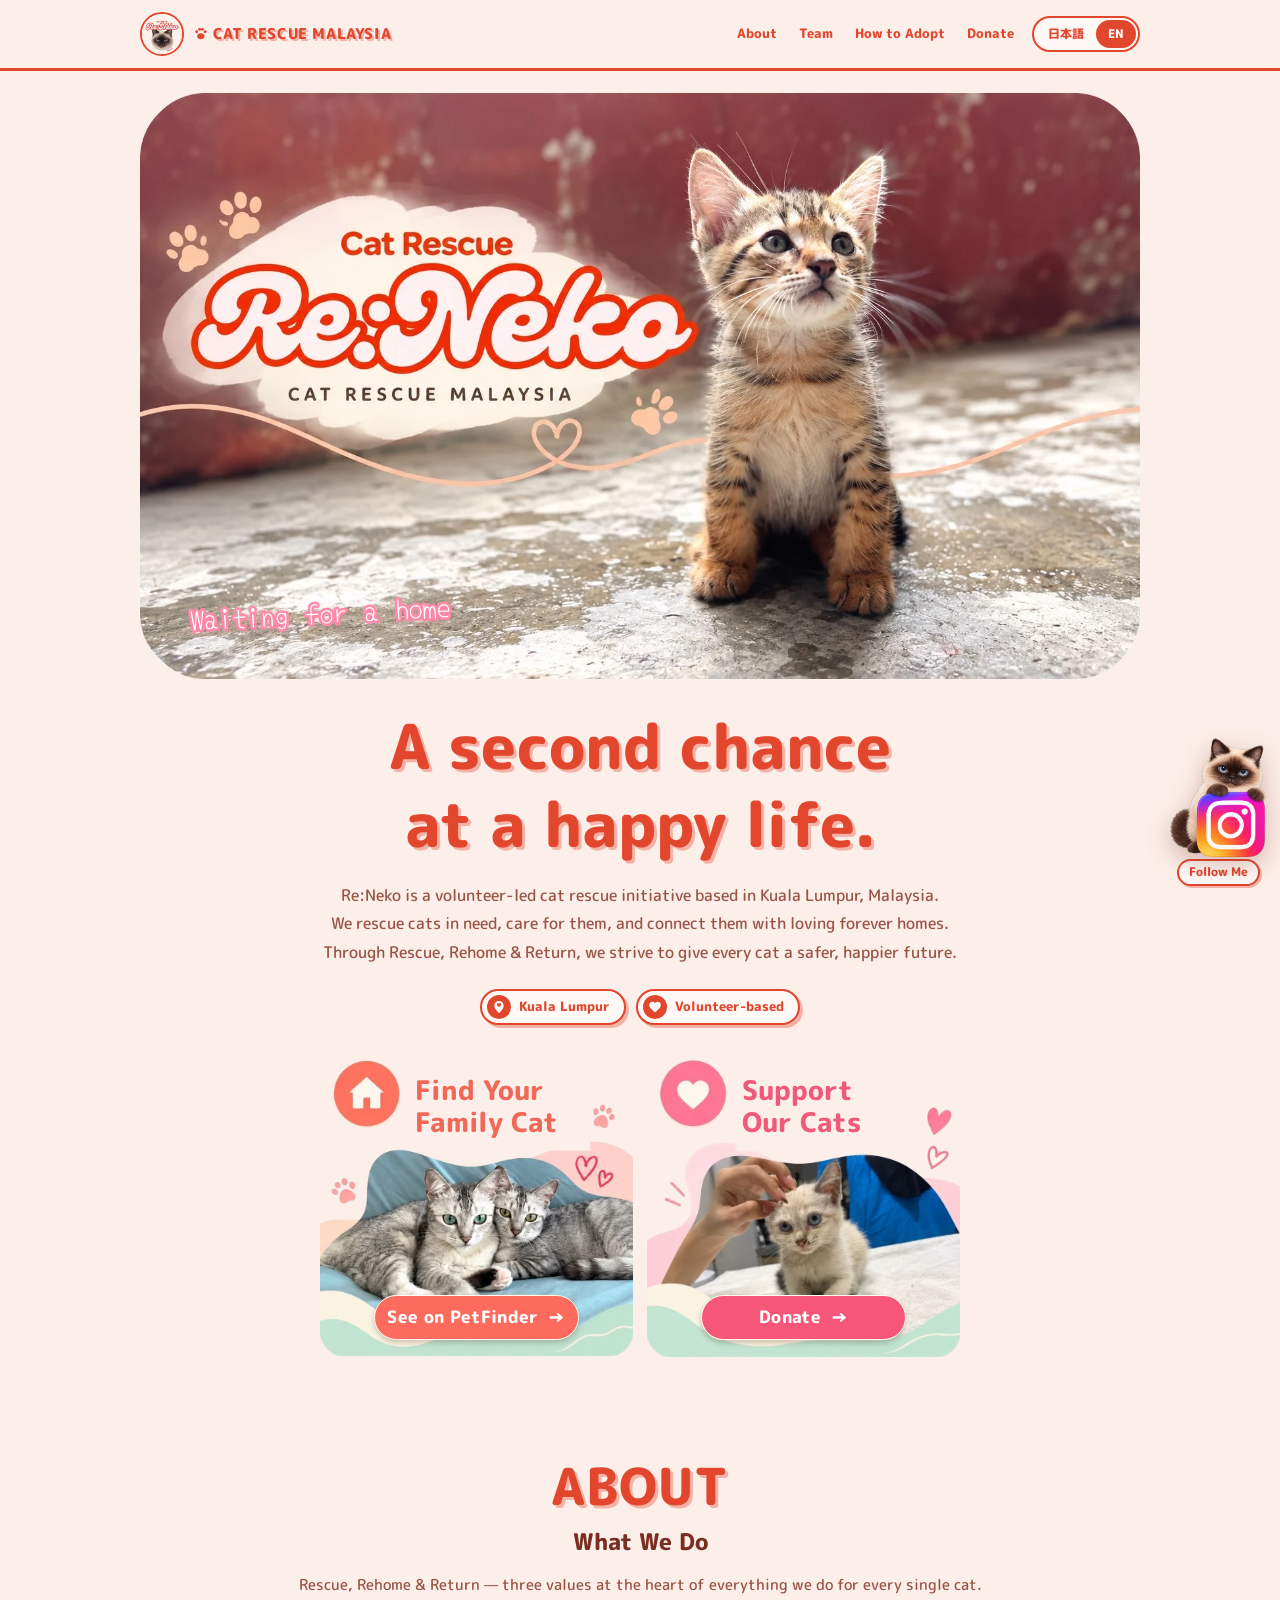
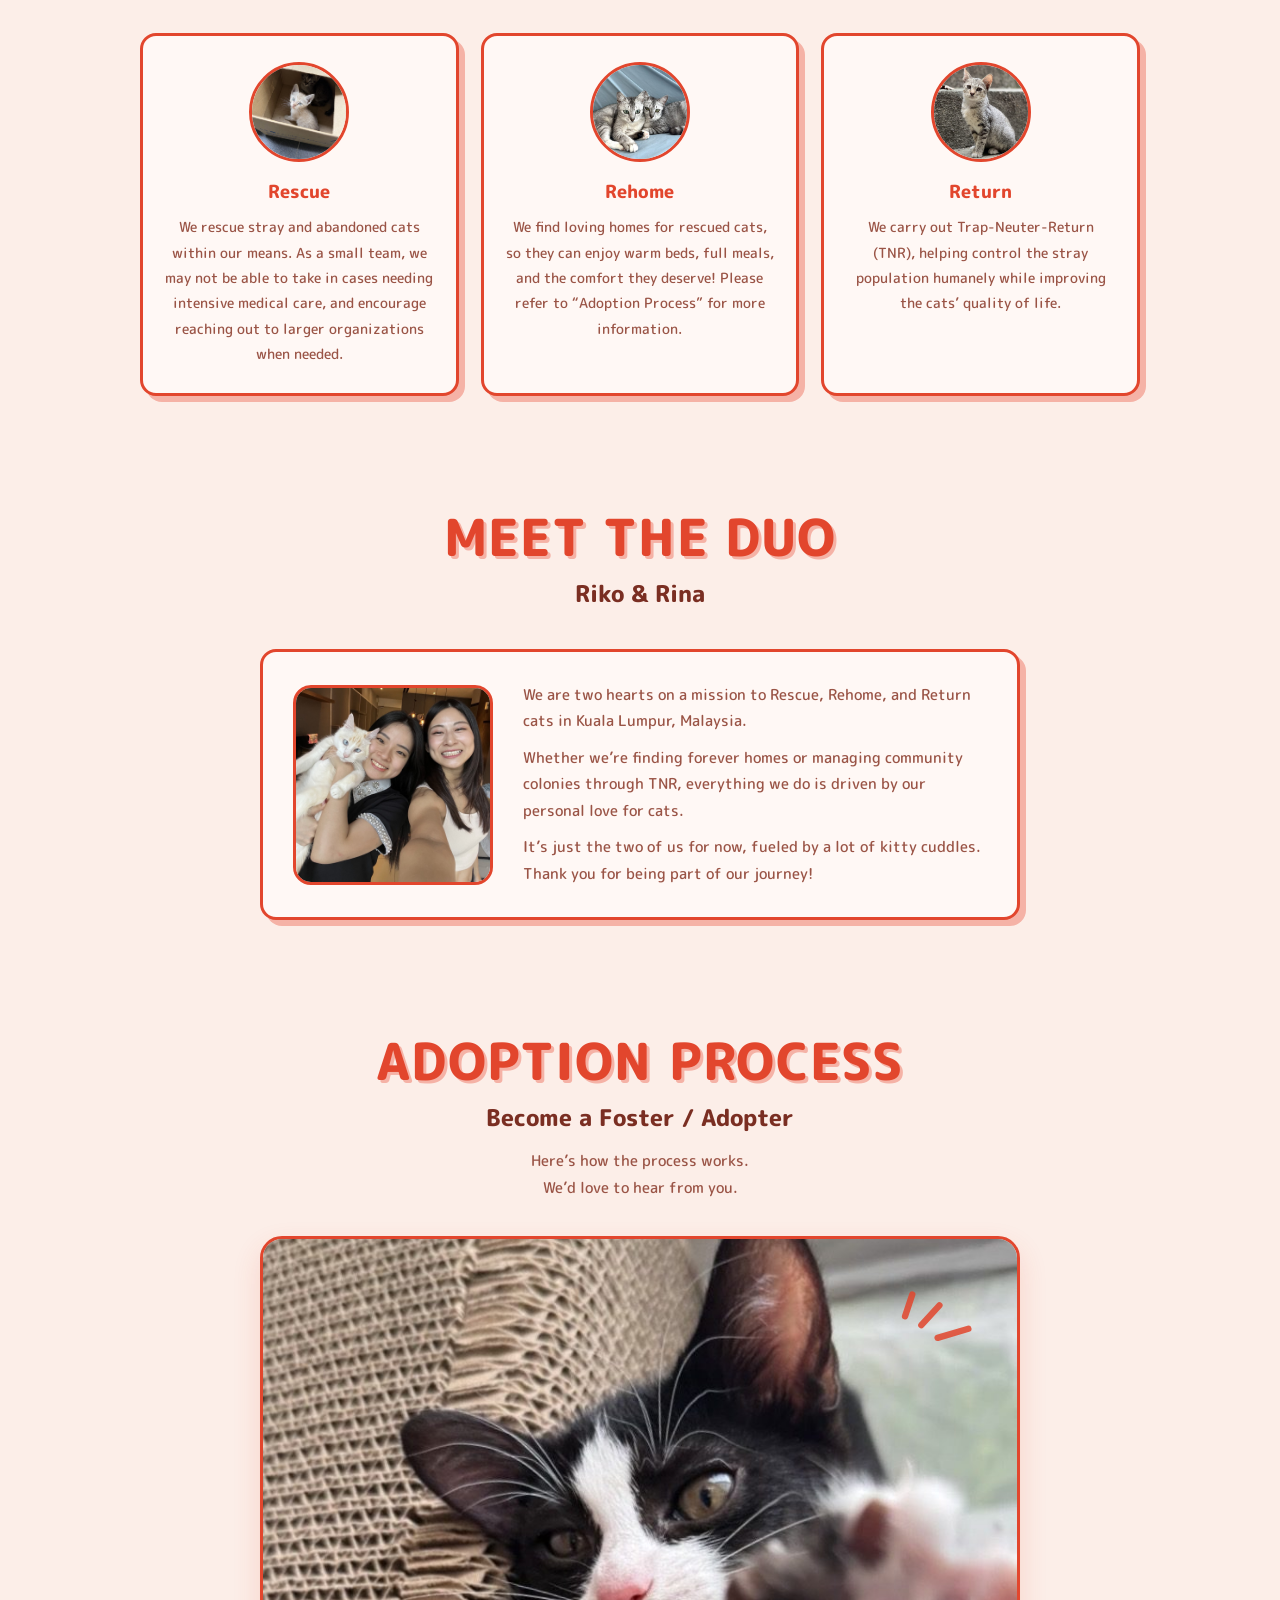
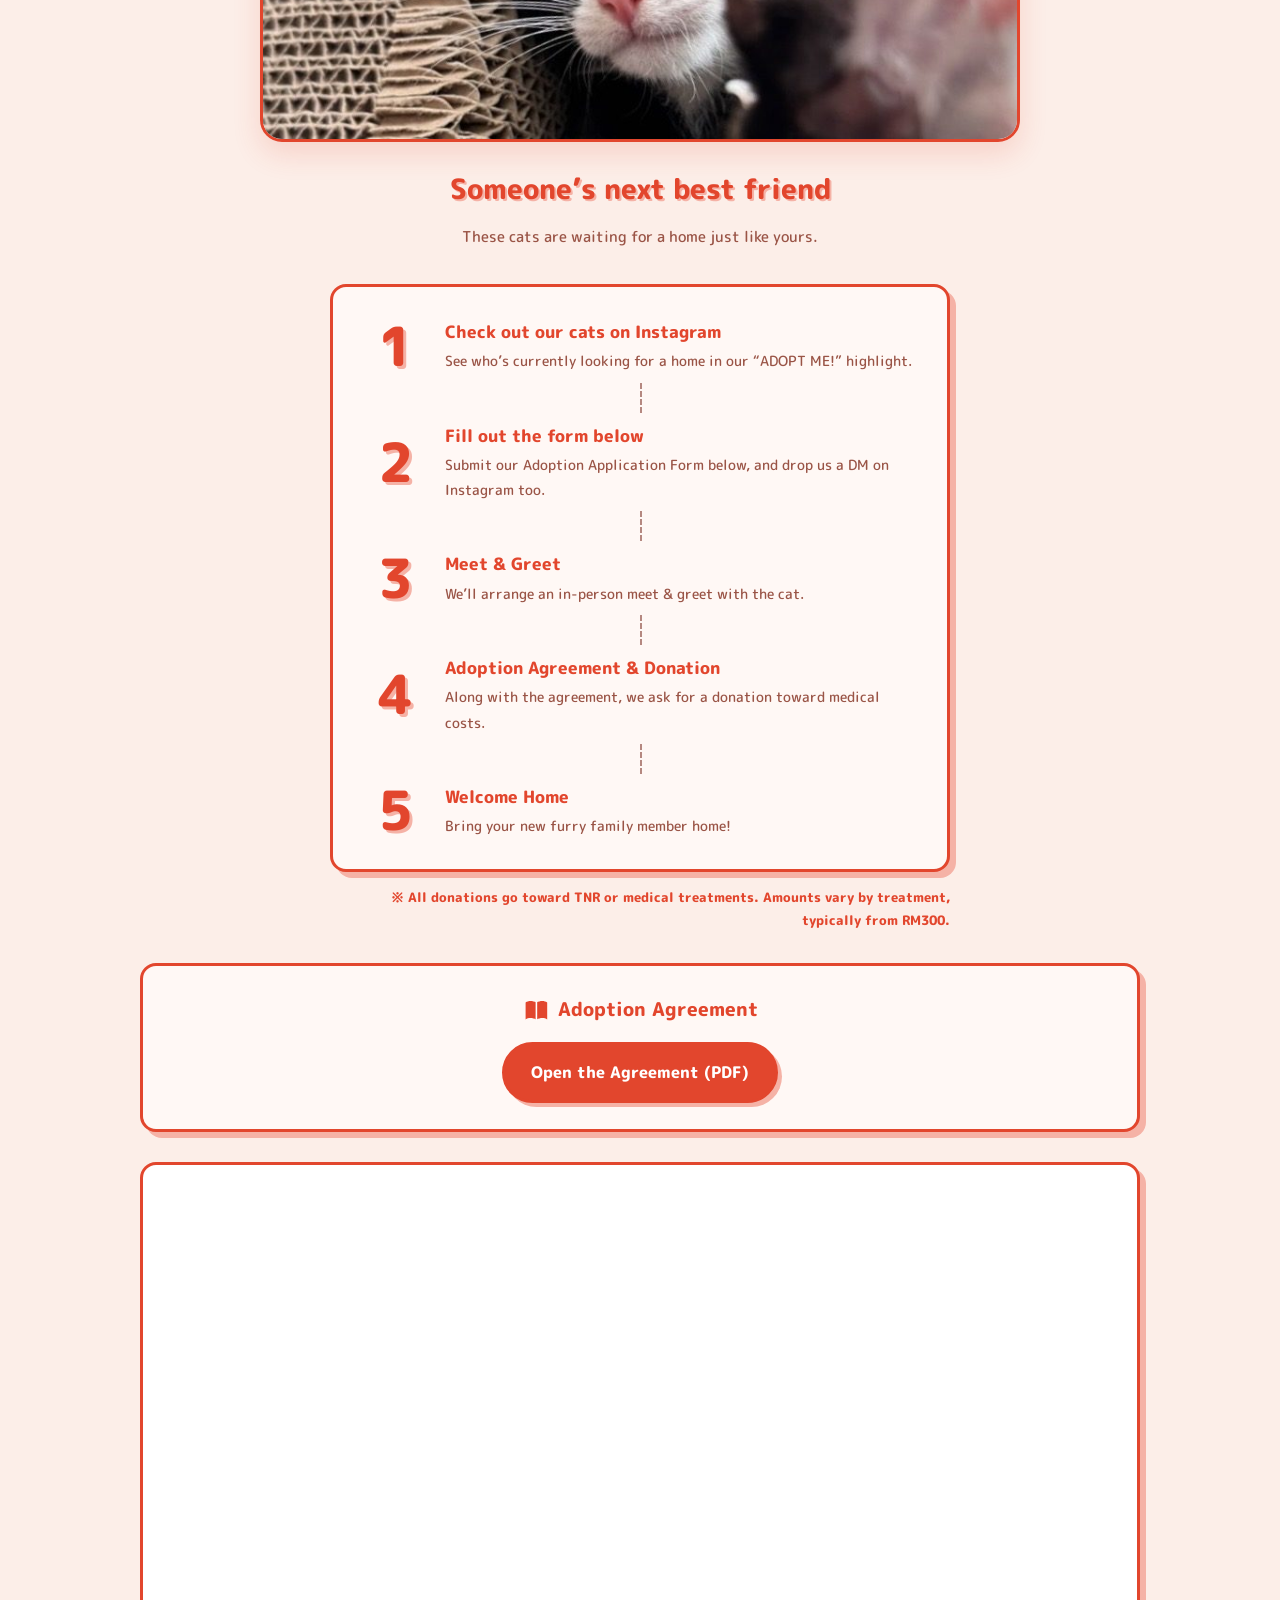
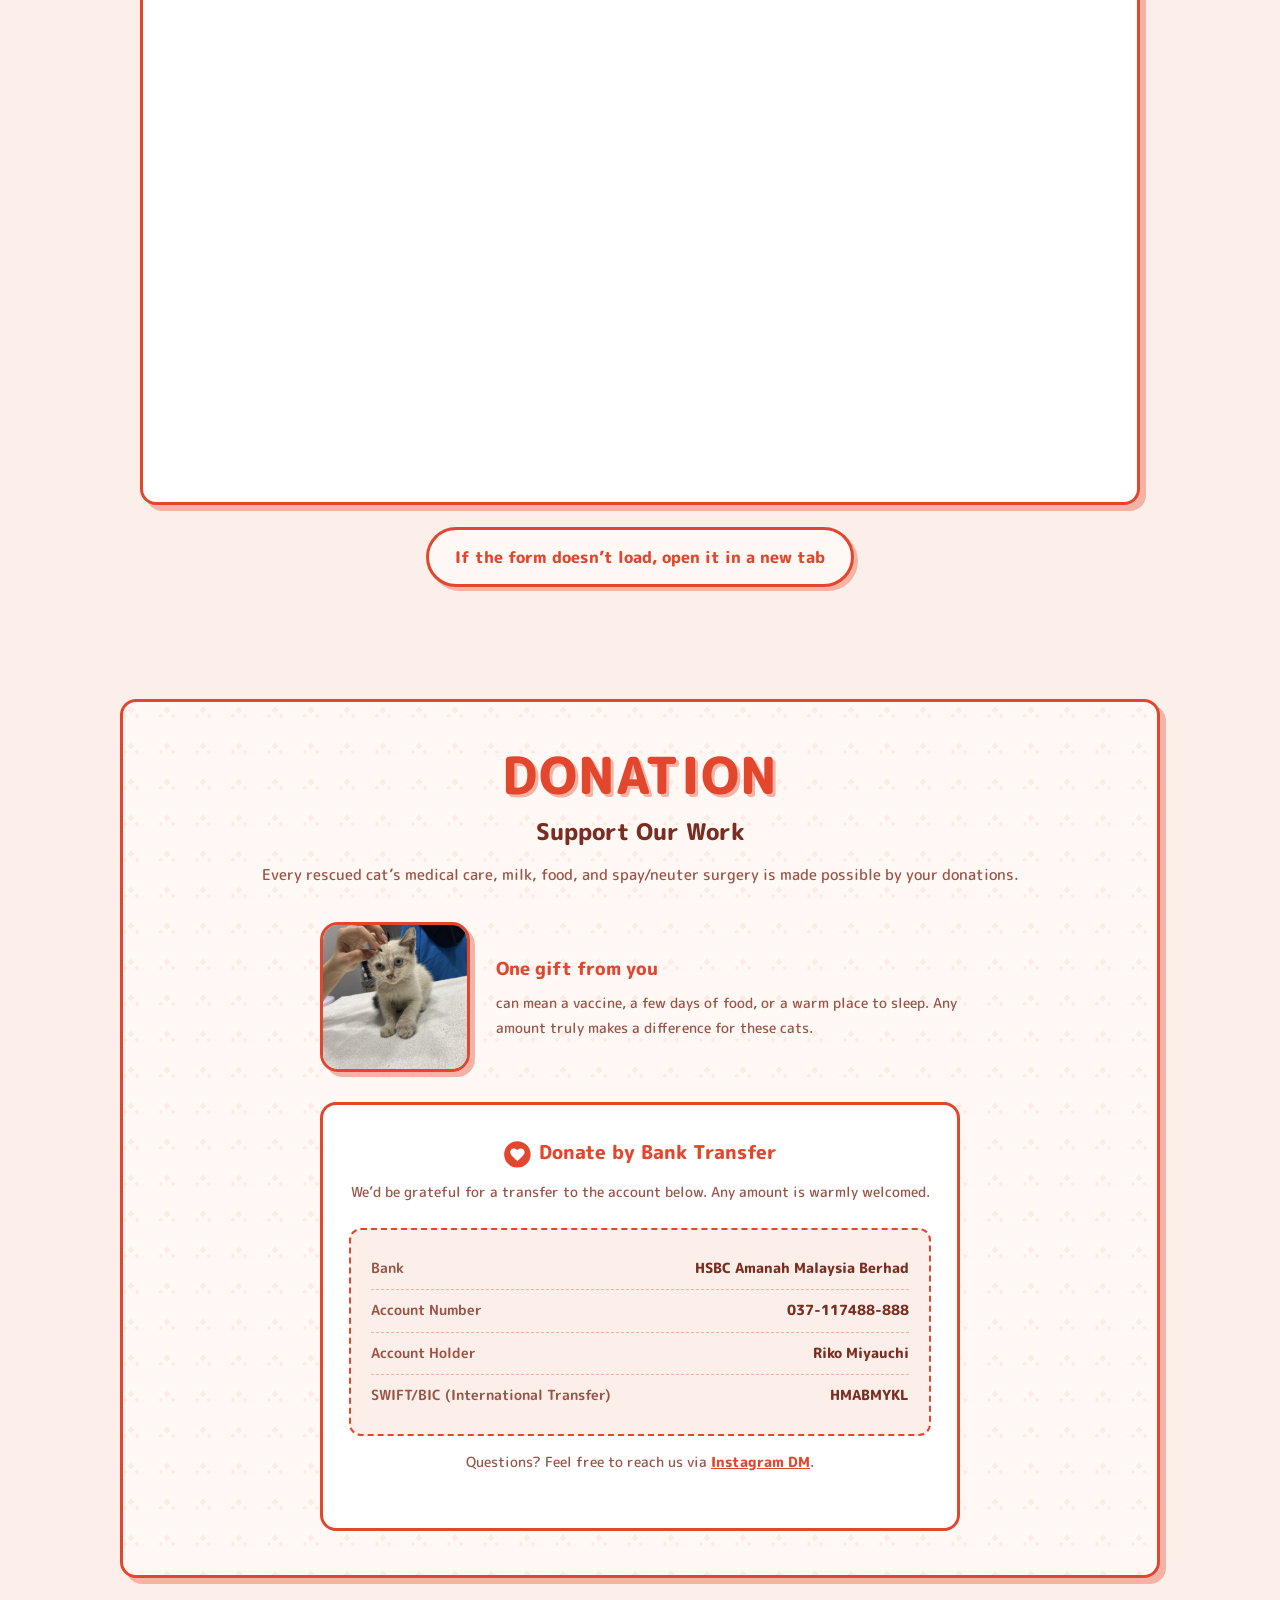
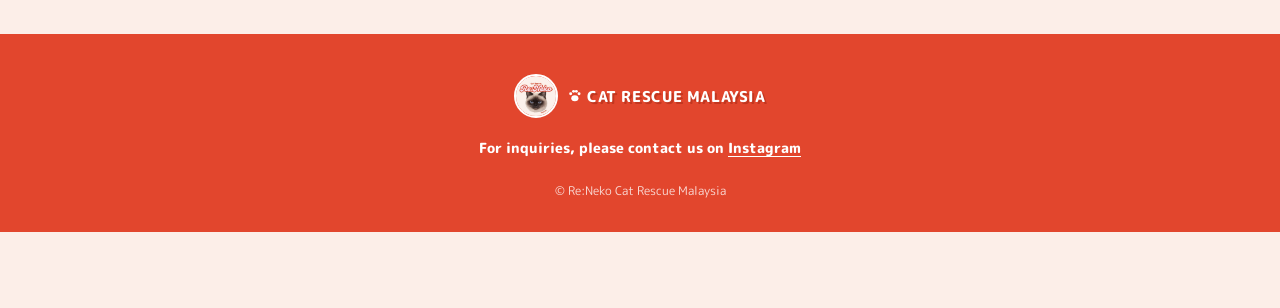
==== commit 8436679f: "Agreement card: keep only heading and PDF button Co-Authored-By: Claude Sonnet 5.5 <noreply@anthropi" ====
--- a/index.html
+++ b/index.html
@@ -184,17 +184,6 @@
 
     <div class="agreement-card">
       <h3><span class="h-icon"><svg class="icon" viewBox="0 0 24 24"><use href="#icon-book"></use></svg></span><span id="agr-h3">譲渡同意書（Adoption Agreement）</span></h3>
-      <p id="agr-p">お申し込みの前に、必ず内容をご確認ください。主なポイントは次のとおりです。</p>
-      <ul>
-        <li id="agr-li1">身分証（マレーシアIC／パスポート）、お部屋の動画・写真、WhatsApp連絡先、住所確認書類のご提出</li>
-        <li id="agr-li2">猫は完全室内飼い。外で自由に歩かせたり、つないで飼ったりしません</li>
-        <li id="agr-li3">遺棄・販売・譲渡・再譲渡はしません。飼えなくなったときは、まずRe:Nekoに返してください</li>
-        <li id="agr-li4">お迎え後14日間のトライアル期間を経て、Re:Nekoの書面による承認をもって正式な譲渡となります</li>
-        <li id="agr-li5">年1回以上の通院、ワクチン接種、避妊去勢手術（未実施の場合）と、その費用は里親さまのご負担です</li>
-        <li id="agr-li6">1年間、月1回以上の写真または動画での近況報告をお願いします</li>
-        <li id="agr-li7">契約違反や猫の福祉に問題がある場合、Re:Nekoは猫を引き取ることができます</li>
-      </ul>
-      <p class="agr-note" id="agr-note">※ 同意書の原文は英語です。</p>
       <a class="btn btn-coral" id="agr-btn" href="docs/ReNeko-Adoption-Agreement.pdf" target="_blank" rel="noopener">同意書（PDF）を開く</a>
     </div>
 
@@ -335,15 +324,6 @@
   'foster-donate-note': { ja:'※ ご寄付はTNRや医療費として大切に使わせていただきます。金額は治療内容により異なりますが、目安はRM300〜です。',
                           en:'※ All donations go toward TNR or medical treatments. Amounts vary by treatment, typically from RM300.' },
   'agr-h3': { ja:'譲渡同意書（Adoption Agreement）', en:'Adoption Agreement' },
-  'agr-p':  { ja:'お申し込みの前に、必ず内容をご確認ください。主なポイントは次のとおりです。', en:'Please read the agreement before you apply. The key points are:' },
-  'agr-li1': { ja:'身分証（マレーシアIC／パスポート）、お部屋の動画・写真、WhatsApp連絡先、住所確認書類のご提出', en:'Provide a valid ID (Malaysian IC or passport), a room tour video and photos, a WhatsApp number, and proof of address' },
-  'agr-li2': { ja:'猫は完全室内飼い。外で自由に歩かせたり、つないで飼ったりしません', en:'The cat lives indoors. Never let it roam outside or keep it chained or tied up' },
-  'agr-li3': { ja:'遺棄・販売・譲渡・再譲渡はしません。飼えなくなったときは、まずRe:Nekoに返してください', en:'Never abandon, sell, give away or re-home the cat. If you can no longer care for it, offer it back to Re:Neko first' },
-  'agr-li4': { ja:'お迎え後14日間のトライアル期間を経て、Re:Nekoの書面による承認をもって正式な譲渡となります', en:'After a 14-day trial period, the adoption becomes final once Re:Neko gives written approval' },
-  'agr-li5': { ja:'年1回以上の通院、ワクチン接種、避妊去勢手術（未実施の場合）と、その費用は里親さまのご負担です', en:'The adopter covers vet visits at least once a year, vaccinations, and sterilisation (if not yet done), along with their costs' },
-  'agr-li6': { ja:'1年間、月1回以上の写真または動画での近況報告をお願いします', en:'Send photo or video updates at least once a month for one year' },
-  'agr-li7': { ja:'契約違反や猫の福祉に問題がある場合、Re:Nekoは猫を引き取ることができます', en:'If the agreement is breached or the cat&rsquo;s welfare is at risk, Re:Neko may reclaim the cat' },
-  'agr-note': { ja:'※ 同意書の原文は英語です。', en:'※ The full agreement is provided in English.' },
   'agr-btn': { ja:'同意書（PDF）を開く', en:'Open the Agreement (PDF)' },
   'form-fallback-link': { ja:'フォームが表示されない場合はこちら（新しいタブで開く）', en:'If the form doesn&rsquo;t load, open it in a new tab' },
 
--- a/style.css
+++ b/style.css
@@ -294,14 +294,9 @@
 
 /* ---------- Adoption agreement card ---------- */
 .agreement-card{background:var(--paper);border:var(--line);border-radius:var(--radius);box-shadow:var(--pop-shadow);padding:26px 24px;margin:0 auto 30px;text-align:center;}
-.agreement-card h3{font-weight:800;font-size:1.2rem;color:var(--red);margin-bottom:8px;}
+.agreement-card h3{font-weight:800;font-size:1.2rem;color:var(--red);margin-bottom:16px;}
 .agreement-card h3 .h-icon{display:inline-flex;vertical-align:middle;margin-right:8px;}
 .agreement-card h3 .h-icon .icon{width:1.5em;height:1.5em;}
-.agreement-card > p{font-size:.92rem;color:var(--text-soft);font-weight:500;}
-.agreement-card ul{list-style:none;text-align:left;margin:16px auto 14px;max-width:560px;display:grid;gap:9px;}
-.agreement-card li{position:relative;padding-left:22px;font-size:.88rem;color:var(--text);font-weight:500;line-height:1.6;}
-.agreement-card li::before{content:"";position:absolute;left:2px;top:.62em;width:9px;height:9px;border-radius:50%;background:var(--red);box-shadow:2px 2px 0 var(--pink);}
-.agreement-card .agr-note{font-size:.8rem;font-weight:800;color:var(--red);margin-bottom:16px;}
 
 .form-wrap{padding:14px;background:#fff;}
 .form-wrap iframe{width:100%;height:900px;border:none;border-radius:10px;}
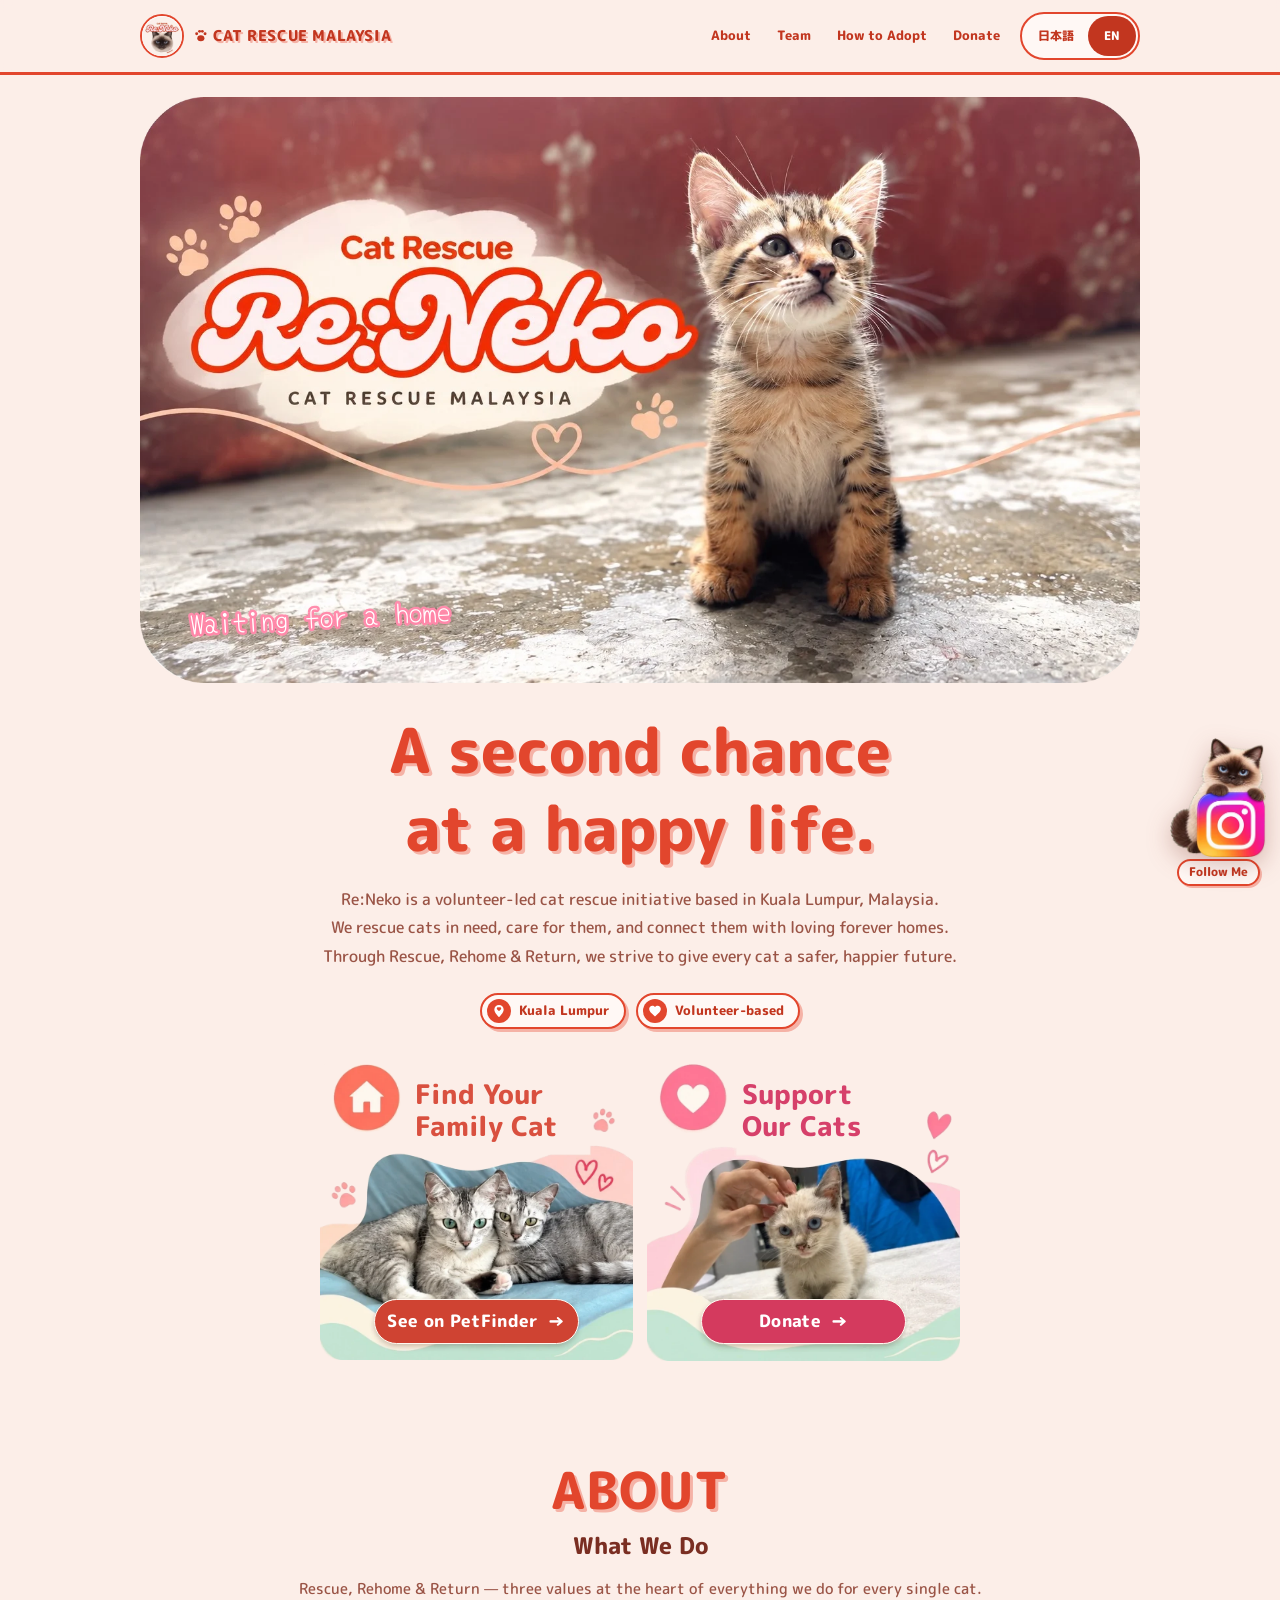
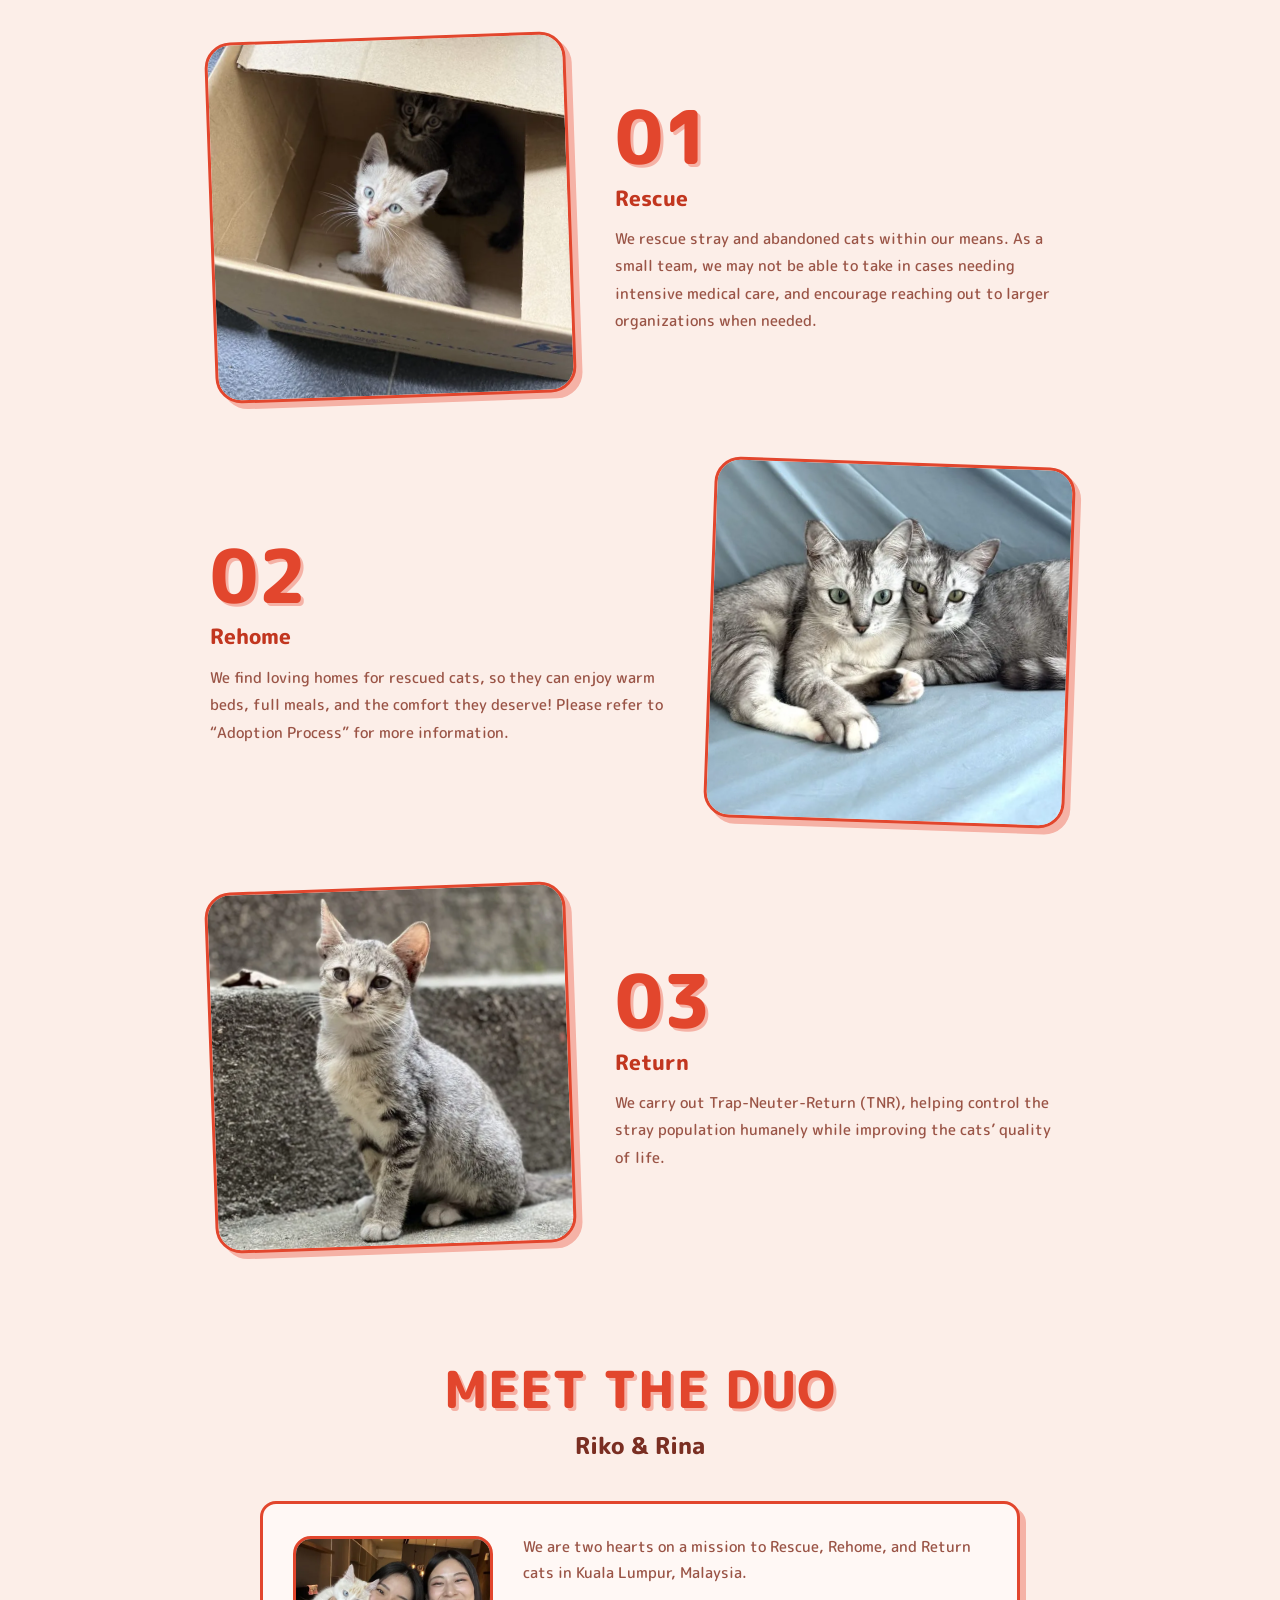
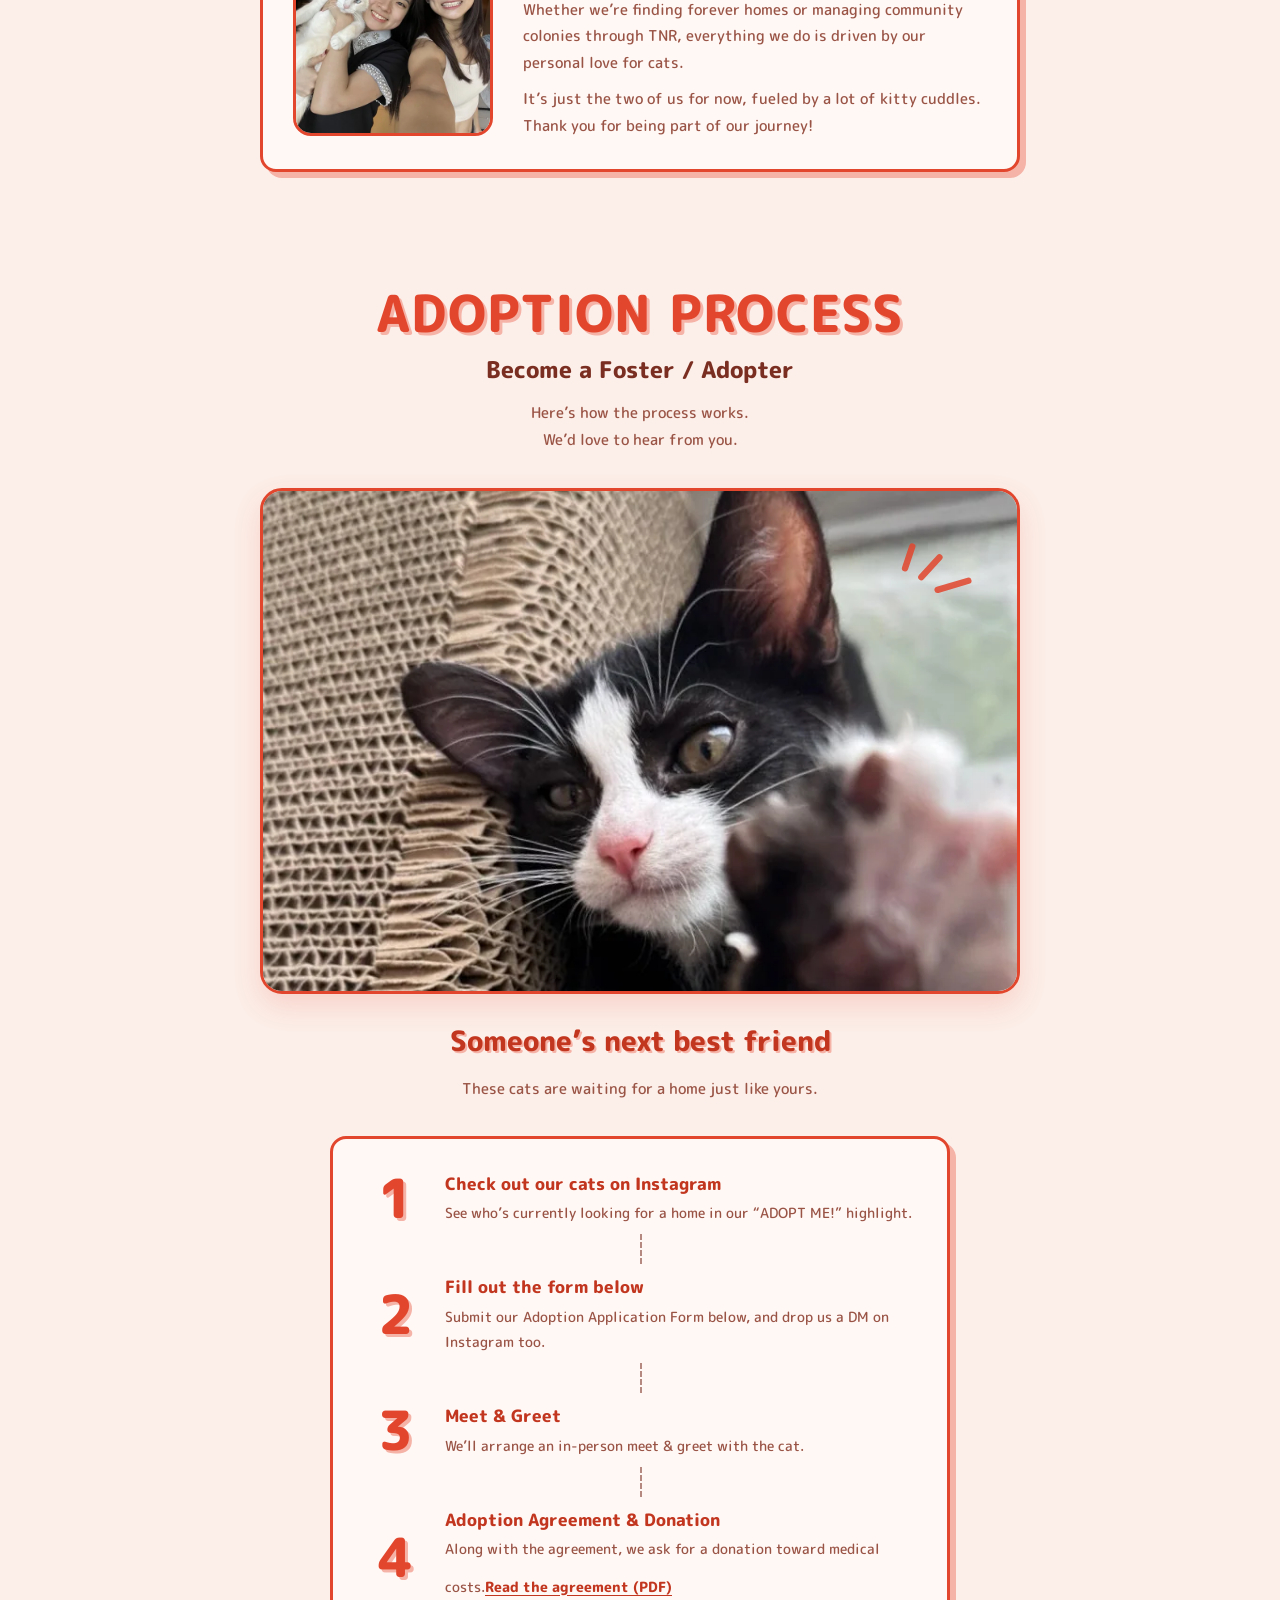
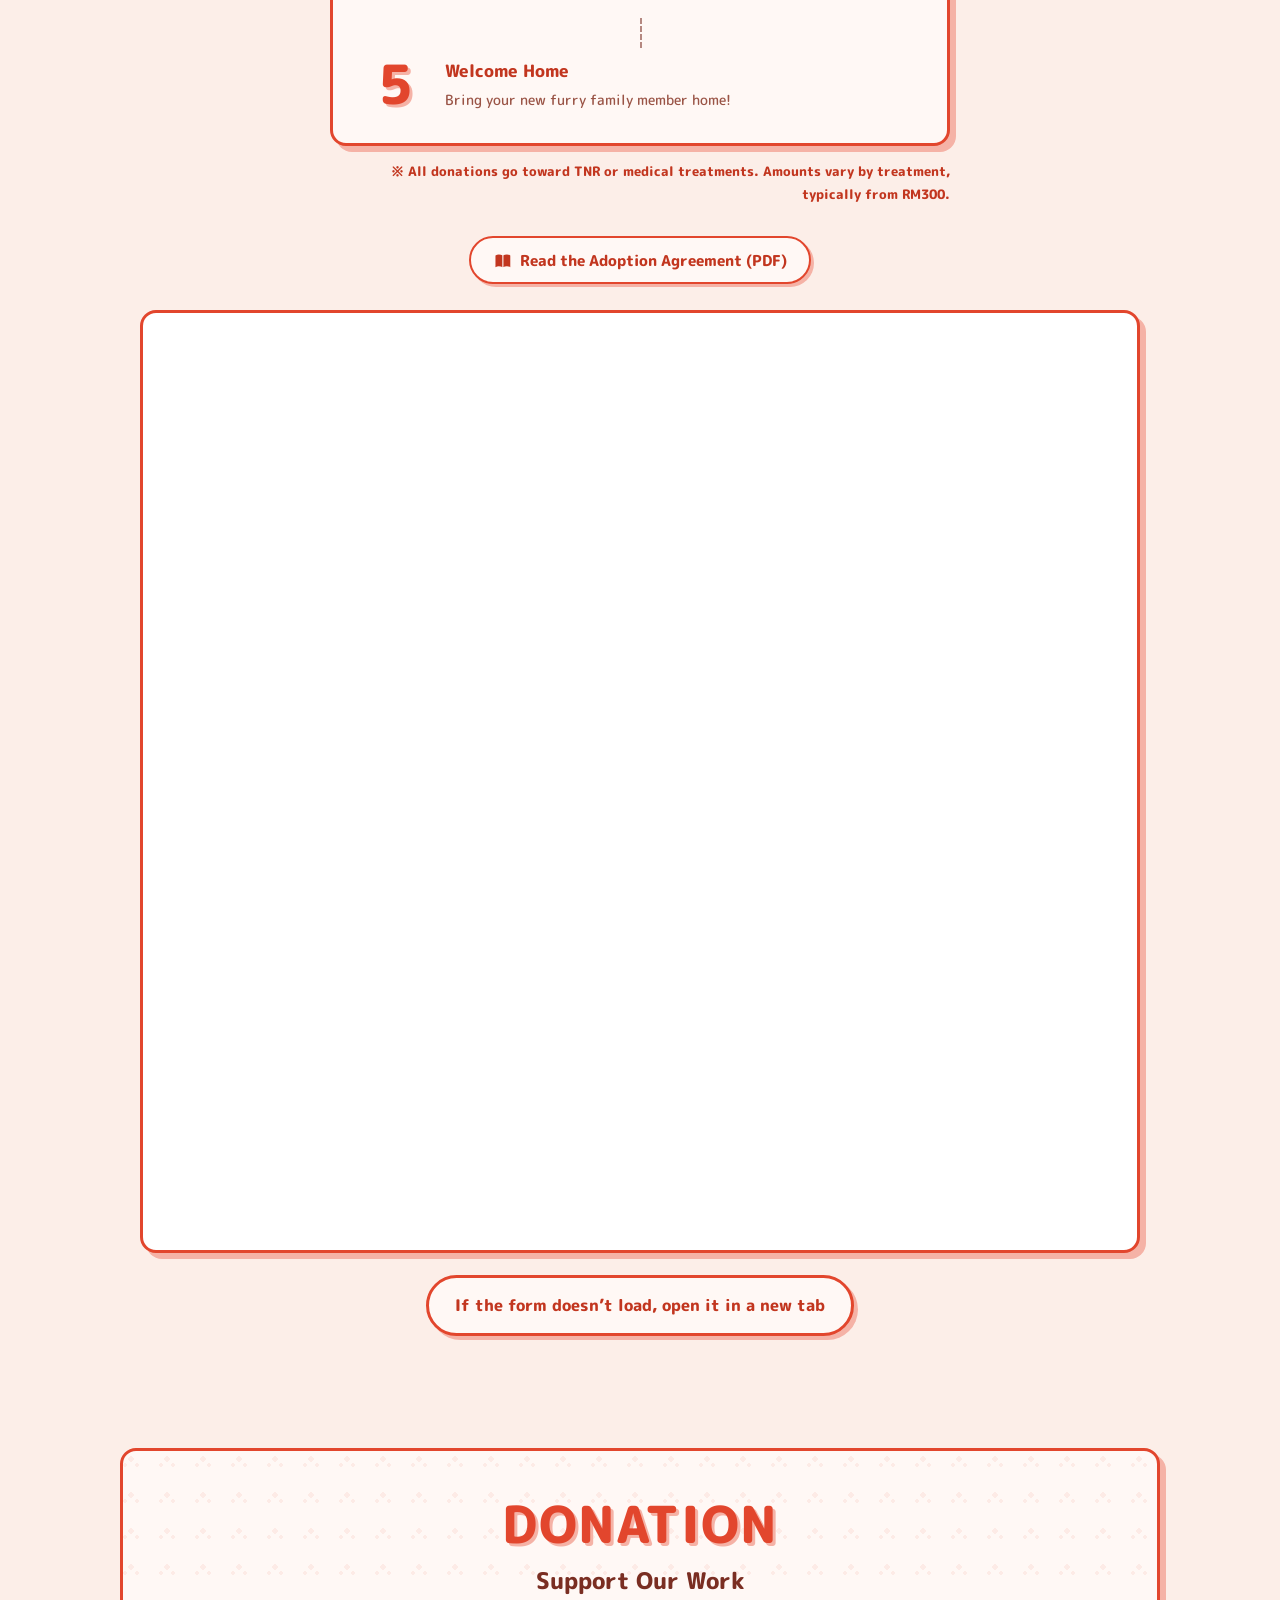
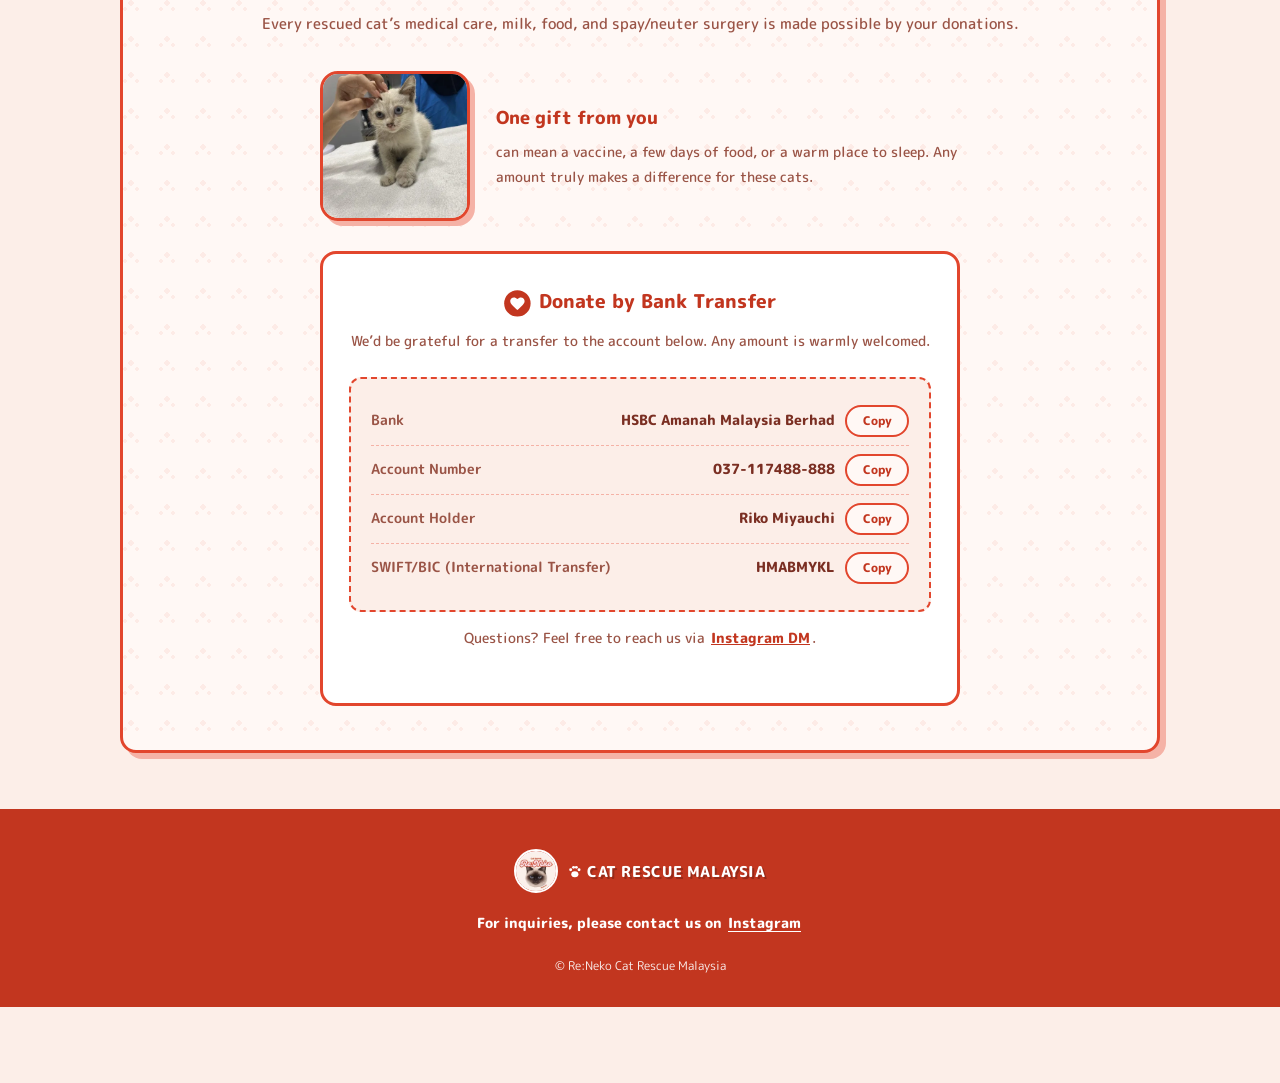
==== commit 913e866f: "Numbered About list, copy buttons for bank details, agreement link in step 4, contrast/focus/tap-tar" ====
--- a/index.html
+++ b/index.html
@@ -4,10 +4,12 @@
 <meta charset="UTF-8">
 <meta name="viewport" content="width=device-width, initial-scale=1.0">
 <title>Re:Neko | Cat Rescue Malaysia</title>
-<meta name="description" content="Re:Neko(リネコ)はマレーシア・クアラルンプールを拠点に活動する保護猫ボランティア団体です。レスキュー・保護・里親探しを行っています。里親募集・ご寄付はこちらから。">
+<meta name="description" content="Re:Neko is a volunteer-led cat rescue initiative based in Kuala Lumpur, Malaysia. We rescue cats in need, care for them, and connect them with loving forever homes. Adoption and donation info here.">
+<link rel="canonical" href="https://emerald-reef-okinawa.com/reneko-cats/">
 <link rel="preconnect" href="https://fonts.googleapis.com">
 <link rel="preconnect" href="https://fonts.gstatic.com" crossorigin>
 <link href="https://fonts.googleapis.com/css2?family=M+PLUS+Rounded+1c:wght@400;500;700;800&family=Yomogi&display=swap" rel="stylesheet">
+<link rel="preload" as="image" href="images/hero-reneko.webp" type="image/webp" fetchpriority="high">
 <link rel="stylesheet" href="style.css">
 <link rel="icon" href="favicon-32.png" sizes="32x32">
 <link rel="icon" href="favicon-192.png" sizes="192x192">
@@ -29,21 +31,21 @@
 <header class="site">
   <div class="site-nav">
     <a href="#top" class="logo">
-      <img src="logo.png" alt="Re:Neko">
+      <img src="logo-120.webp" alt="Re:Neko" width="120" height="120">
       <small><svg class="icon" viewBox="0 0 24 24"><use href="#icon-paw"></use></svg> CAT RESCUE MALAYSIA</small>
     </a>
     <div class="nav-right">
       <nav class="nav-links">
-        <a href="#about" id="nav-about">about</a>
-        <a href="#duo" id="nav-duo">メンバー</a>
-        <a href="#foster" id="nav-foster">応募方法</a>
-        <a href="#donate" id="nav-donate">寄付</a>
+        <a href="#about" id="nav-about">About</a>
+        <a href="#duo" id="nav-duo">Team</a>
+        <a href="#foster" id="nav-foster">How to Adopt</a>
+        <a href="#donate" id="nav-donate">Donate</a>
       </nav>
       <div class="lang-toggle">
         <button type="button" id="lang-ja" onclick="setLang('ja')">日本語</button>
         <button type="button" id="lang-en" class="active" onclick="setLang('en')">EN</button>
       </div>
-      <button type="button" class="menu-toggle" onclick="openMenu()" aria-label="メニュー"><svg viewBox="0 0 24 24" aria-hidden="true"><path d="M4.5 7h15M4.5 12h15M4.5 17h15" fill="none" stroke="currentColor" stroke-width="2.6" stroke-linecap="round"/></svg></button>
+      <button type="button" class="menu-toggle" onclick="openMenu()" aria-label="Menu" data-label-en="Menu" data-label-ja="メニュー"><svg viewBox="0 0 24 24" aria-hidden="true"><path d="M4.5 7h15M4.5 12h15M4.5 17h15" fill="none" stroke="currentColor" stroke-width="2.6" stroke-linecap="round"/></svg></button>
     </div>
   </div>
 </header>
@@ -51,14 +53,14 @@
 <div class="mobile-menu" id="mobile-menu" onclick="if(event.target===this) closeMenu()">
   <div class="mobile-menu-panel">
     <div class="mobile-menu-head">
-      <a href="#top" class="logo"><img src="logo.png" alt="Re:Neko"></a>
-      <button type="button" class="mobile-menu-close" onclick="closeMenu()" aria-label="閉じる">×</button>
+      <a href="#top" class="logo"><img src="logo-120.webp" alt="Re:Neko" width="120" height="120"></a>
+      <button type="button" class="mobile-menu-close" onclick="closeMenu()" aria-label="Close" data-label-en="Close" data-label-ja="閉じる">×</button>
     </div>
     <div class="mobile-menu-links">
-      <a href="#about" onclick="closeMenu()"><span class="m-icon"><svg class="icon" viewBox="0 0 24 24"><use href="#icon-book"></use></svg></span><span id="mnav-about">about</span></a>
-      <a href="#duo" onclick="closeMenu()"><span class="m-icon"><svg class="icon" viewBox="0 0 24 24"><use href="#icon-duo"></use></svg></span><span id="mnav-duo">メンバー</span></a>
-      <a href="#foster" onclick="closeMenu()"><span class="m-icon"><svg class="icon" viewBox="0 0 24 24"><use href="#icon-house"></use></svg></span><span id="mnav-foster">応募方法</span></a>
-      <a href="#donate" onclick="closeMenu()"><span class="m-icon"><svg class="icon" viewBox="0 0 24 24"><use href="#icon-heart"></use></svg></span><span id="mnav-donate">寄付</span></a>
+      <a href="#about" onclick="closeMenu()"><span class="m-icon"><svg class="icon" viewBox="0 0 24 24"><use href="#icon-book"></use></svg></span><span id="mnav-about">About</span></a>
+      <a href="#duo" onclick="closeMenu()"><span class="m-icon"><svg class="icon" viewBox="0 0 24 24"><use href="#icon-duo"></use></svg></span><span id="mnav-duo">Team</span></a>
+      <a href="#foster" onclick="closeMenu()"><span class="m-icon"><svg class="icon" viewBox="0 0 24 24"><use href="#icon-house"></use></svg></span><span id="mnav-foster">How to Adopt</span></a>
+      <a href="#donate" onclick="closeMenu()"><span class="m-icon"><svg class="icon" viewBox="0 0 24 24"><use href="#icon-heart"></use></svg></span><span id="mnav-donate">Donate</span></a>
     </div>
     <svg class="mobile-menu-paw" viewBox="0 0 24 24"><use href="#icon-paw"></use></svg>
   </div>
@@ -69,27 +71,27 @@
 <section class="hero">
   <div class="wrap">
     <div class="hero-photo-top">
-      <img src="images/hero-reneko.webp" alt="Re:Neko Cat Rescue Malaysia - 保護された子猫" width="1520" height="890">
-      <span class="photo-caption" id="hero-bubble">おうち、まってます</span>
+      <img src="images/hero-reneko.webp" alt="Re:Neko Cat Rescue Malaysia - a rescued kitten" data-alt-en="Re:Neko Cat Rescue Malaysia - a rescued kitten" data-alt-ja="Re:Neko Cat Rescue Malaysia - 保護された子猫" width="1520" height="890" fetchpriority="high" decoding="async">
+      <span class="photo-caption" id="hero-bubble">Waiting for a home</span>
     </div>
     <div class="hero-text">
-      <h1 id="hero-h1">小さな命に、<br>もう一度おうちを。</h1>
-      <p id="hero-p">Re:Neko(リネコ)は、マレーシア・クアラルンプールを拠点に活動する保護猫ボランティア団体です。行き場のない猫たちをレスキューし、大切に育て、温かい里親さんへとつなぐ「Rescue, Rehome &amp; Return」を合言葉に活動しています。</p>
+      <h1 id="hero-h1">A second chance<br>at a happy life.</h1>
+      <p id="hero-p">Re:Neko is a volunteer-led cat rescue initiative based in Kuala Lumpur, Malaysia.<br>We rescue cats in need, care for them, and connect them with loving forever homes.<br>Through Rescue, Rehome &amp; Return, we strive to give every cat a safer, happier future.</p>
       <div class="hero-badges">
         <span class="badge"><span class="b-icon"><svg class="icon" viewBox="0 0 24 24"><use href="#icon-pin"></use></svg></span><span id="badge-location">Kuala Lumpur</span></span>
-        <span class="badge"><span class="b-icon"><svg class="icon" viewBox="0 0 24 24"><use href="#icon-heart"></use></svg></span><span id="badge-volunteer">ボランティアベース</span></span>
+        <span class="badge"><span class="b-icon"><svg class="icon" viewBox="0 0 24 24"><use href="#icon-heart"></use></svg></span><span id="badge-volunteer">Volunteer-based</span></span>
       </div>
     </div>
     <div class="quick-links">
       <a class="quick-card qc-find" href="https://secure.petfinder.my/mobile/?action=list&amp;sortadopt=9&amp;sortuser=Sara877" target="_blank" rel="noopener">
         <img src="images/card-find-base.webp" alt="" width="812" height="792">
-        <span class="qc-title" id="qc-find-title">家族になる<br>猫を探す</span>
-        <span class="qc-btn" id="qc-find-btn">PetFinderで見る <span class="qc-arrow">→</span></span>
+        <span class="qc-title" id="qc-find-title">Find Your<br>Family Cat</span>
+        <span class="qc-btn" id="qc-find-btn">See on PetFinder <span class="qc-arrow">→</span></span>
       </a>
       <a class="quick-card qc-support" href="#bank">
         <img src="images/card-support-base.webp" alt="" width="811" height="792">
-        <span class="qc-title" id="qc-support-title">猫を助ける<br>支援をする</span>
-        <span class="qc-btn" id="qc-support-btn">寄付の口座へ <span class="qc-arrow">→</span></span>
+        <span class="qc-title" id="qc-support-title">Support<br>Our Cats</span>
+        <span class="qc-btn" id="qc-support-btn">Donate <span class="qc-arrow">→</span></span>
       </a>
     </div>
   </div>
@@ -100,25 +102,34 @@
   <div class="wrap">
     <div class="section-title">
       <span class="eyebrow">ABOUT</span>
-      <h2 id="about-h2">Re:Neko の活動について</h2>
-      <p id="about-p">Rescue, Rehome &amp; Return — 3つのRを大切に、一匹一匹の命と向き合っています。</p>
-    </div>
-    <div class="about-cards">
-      <div class="about-card">
-        <div class="about-photo"><img src="photos/kittens-box.jpg" alt="レスキューした子猫たち"></div>
-        <h3 id="about-rescue-h3">Rescue（保護）</h3>
-        <p id="about-rescue-p">できる範囲で、野良猫や行き場のない猫たちをレスキューしています。私たちは小さなチームのため、集中的な医療ケアが必要なケースは、より大きな保護団体への相談をお願いする場合もあります。</p>
-      </div>
-      <div class="about-card">
-        <div class="about-photo"><img src="photos/cats-cuddle.jpg" alt="里親を待つ猫たち"></div>
-        <h3 id="about-rehome-h3">Rehome（里親探し）</h3>
-        <p id="about-rehome-p">保護した猫たちに、あたたかいベッドと十分なごはん、そして愛情を感じられる新しい家族を見つけます。詳しい流れは「里親になりたい方へ」をご覧ください。</p>
-      </div>
-      <div class="about-card">
-        <div class="about-photo"><img src="photos/cat-gray.jpg" alt="地域猫"></div>
-        <h3 id="about-return-h3">Return（地域へ）</h3>
-        <p id="about-return-p">TNR（不妊去勢・地域へのリターン）活動を行い、地域猫たちの数を人道的にコントロールしながら、暮らしの質の向上にも取り組んでいます。</p>
-      </div>
+      <h2 id="about-h2">What We Do</h2>
+      <p id="about-p">Rescue, Rehome &amp; Return &mdash; three values at the heart of everything we do for every single cat.</p>
+    </div>
+    <div class="about-list">
+      <article class="about-item">
+        <div class="about-photo"><img src="photos/about-rescue.webp" alt="Rescued kittens in a cardboard box" data-alt-en="Rescued kittens in a cardboard box" data-alt-ja="段ボール箱の中のレスキューした子猫たち" width="720" height="720" loading="lazy" decoding="async"></div>
+        <div class="about-body">
+          <span class="about-num" aria-hidden="true">01</span>
+          <h3 id="about-rescue-h3">Rescue</h3>
+          <p id="about-rescue-p">We rescue stray and abandoned cats within our means. As a small team, we may not be able to take in cases needing intensive medical care, and encourage reaching out to larger organizations when needed.</p>
+        </div>
+      </article>
+      <article class="about-item">
+        <div class="about-photo"><img src="photos/about-rehome.webp" alt="Two cats waiting for a family, cuddled together" data-alt-en="Two cats waiting for a family, cuddled together" data-alt-ja="寄り添って里親を待つ2匹の猫" width="720" height="720" loading="lazy" decoding="async"></div>
+        <div class="about-body">
+          <span class="about-num" aria-hidden="true">02</span>
+          <h3 id="about-rehome-h3">Rehome</h3>
+          <p id="about-rehome-p">We find loving homes for rescued cats, so they can enjoy warm beds, full meals, and the comfort they deserve! Please refer to &ldquo;Adoption Process&rdquo; for more information.</p>
+        </div>
+      </article>
+      <article class="about-item">
+        <div class="about-photo"><img src="photos/about-return.webp" alt="A community cat sitting on concrete steps" data-alt-en="A community cat sitting on concrete steps" data-alt-ja="コンクリートの階段に座る地域猫" width="720" height="720" loading="lazy" decoding="async"></div>
+        <div class="about-body">
+          <span class="about-num" aria-hidden="true">03</span>
+          <h3 id="about-return-h3">Return</h3>
+          <p id="about-return-p">We carry out Trap-Neuter-Return (TNR), helping control the stray population humanely while improving the cats&rsquo; quality of life.</p>
+        </div>
+      </article>
     </div>
   </div>
 </section>
@@ -130,11 +141,11 @@
       <h2>Riko &amp; Rina</h2>
     </div>
     <div class="duo-card">
-      <div class="duo-photo"><img src="photos/duo-founders.jpg" alt="Riko と Rina、そして保護猫"></div>
+      <div class="duo-photo"><img src="photos/duo-founders.webp" alt="Riko and Rina with a rescued cat" data-alt-en="Riko and Rina with a rescued cat" data-alt-ja="Riko と Rina、そして保護猫" width="480" height="480" loading="lazy" decoding="async"></div>
       <div class="duo-text">
-        <p id="duo-p1">マレーシア・クアラルンプールで、猫たちの Rescue・Rehome・Return に取り組む、2人の想いから始まった団体です。</p>
-        <p id="duo-p2">里親探しも、TNRによる地域猫のお世話も、すべては猫への純粋な愛情が原動力になっています。</p>
-        <p id="duo-p3">今はまだ2人だけの小さな活動ですが、たくさんの猫たちとのふれあいに支えられています。いつも見守ってくださり、ありがとうございます。</p>
+        <p id="duo-p1">We are two hearts on a mission to Rescue, Rehome, and Return cats in Kuala Lumpur, Malaysia.</p>
+        <p id="duo-p2">Whether we&rsquo;re finding forever homes or managing community colonies through TNR, everything we do is driven by our personal love for cats.</p>
+        <p id="duo-p3">It&rsquo;s just the two of us for now, fueled by a lot of kitty cuddles. Thank you for being part of our journey!</p>
       </div>
     </div>
   </div>
@@ -145,53 +156,52 @@
   <div class="wrap">
     <div class="section-title">
       <span class="eyebrow">ADOPTION PROCESS</span>
-      <h2 id="foster-h2">里親になりたい方へ</h2>
-      <p id="foster-p">下記の流れでお申し込みいただけます。<br>まずはお気軽にご応募ください。</p>
+      <h2 id="foster-h2">Become a Foster / Adopter</h2>
+      <p id="foster-p">Here&rsquo;s how the process works.<br>We&rsquo;d love to hear from you.</p>
     </div>
     <div class="accent-photo-row accent-wide">
       <div class="accent-photo">
-        <img src="photos/cat-tuxedo-paw.jpg" alt="手を伸ばす子猫">
+        <img src="photos/foster-tuxedo.webp" alt="A kitten reaching out a paw" data-alt-en="A kitten reaching out a paw" data-alt-ja="手を伸ばす子猫" width="803" height="535" loading="lazy" decoding="async">
         <svg class="motion-lines" viewBox="0 0 100 80" aria-hidden="true"><path d="M18 6 L10 30"/><path d="M48 18 L28 40"/><path d="M80 44 L46 54"/></svg>
       </div>
       <div class="accent-text">
-        <h3 id="foster-accent-h3">誰かの家族の、大切な一匹に</h3>
-        <p id="foster-accent-p">あなたのおうちに迎えられることを、この子たちは待っています。</p>
+        <h3 id="foster-accent-h3">Someone&rsquo;s next best friend</h3>
+        <p id="foster-accent-p">These cats are waiting for a home just like yours.</p>
       </div>
     </div>
     <div class="foster-steps">
       <div class="step">
         <div class="num">1</div>
-        <p><strong id="step1-strong">Instagramで猫をチェック</strong><span id="step1-text">ハイライト「ADOPT ME!」で、里親募集中の猫たちをご覧ください。</span></p>
+        <p><strong id="step1-strong">Check out our cats on Instagram</strong><span id="step1-text">See who&rsquo;s currently looking for a home in our &ldquo;ADOPT ME!&rdquo; highlight.</span></p>
       </div>
       <div class="step">
         <div class="num">2</div>
-        <p><strong id="step2-strong">下記フォームからお申し込み</strong><span id="step2-text">里親応募フォームをご入力の上、送信し、InstagramのDMもお送りください。</span></p>
+        <p><strong id="step2-strong">Fill out the form below</strong><span id="step2-text">Submit our Adoption Application Form below, and drop us a DM on Instagram too.</span></p>
       </div>
       <div class="step">
         <div class="num">3</div>
-        <p><strong id="step3-strong">対面での顔合わせ</strong><span id="step3-text">猫との相性を見るため、実際に会っていただきます。</span></p>
+        <p><strong id="step3-strong">Meet & Greet</strong><span id="step3-text">We&rsquo;ll arrange an in-person meet &amp; greet with the cat.</span></p>
       </div>
       <div class="step">
         <div class="num">4</div>
-        <p><strong id="step4-strong">里親契約・ご寄付</strong><span id="step4-text">契約と合わせて、医療費等へのご寄付をお願いしています。</span></p>
+        <p><strong id="step4-strong">Adoption Agreement & Donation</strong><span id="step4-text">Along with the agreement, we ask for a donation toward medical costs.</span><a class="step-link" id="step4-link" href="docs/ReNeko-Adoption-Agreement.pdf" target="_blank" rel="noopener">Read the agreement (PDF)</a></p>
       </div>
       <div class="step">
         <div class="num">5</div>
-        <p><strong id="step5-strong">お迎え</strong><span id="step5-text">新しい家族の一員として、おうちへお迎えいただきます。</span></p>
-      </div>
-    </div>
-    <p class="donate-note" id="foster-donate-note">※ ご寄付はTNRや医療費として大切に使わせていただきます。金額は治療内容により異なりますが、目安はRM300〜です。</p>
-
-    <div class="agreement-card">
-      <h3><span class="h-icon"><svg class="icon" viewBox="0 0 24 24"><use href="#icon-book"></use></svg></span><span id="agr-h3">譲渡同意書（Adoption Agreement）</span></h3>
-      <a class="btn btn-coral" id="agr-btn" href="docs/ReNeko-Adoption-Agreement.pdf" target="_blank" rel="noopener">同意書（PDF）を開く</a>
+        <p><strong id="step5-strong">Welcome Home</strong><span id="step5-text">Bring your new furry family member home!</span></p>
+      </div>
+    </div>
+    <p class="donate-note" id="foster-donate-note">※ All donations go toward TNR or medical treatments. Amounts vary by treatment, typically from RM300.</p>
+
+    <div class="agreement-row">
+      <a class="agreement-link" href="docs/ReNeko-Adoption-Agreement.pdf" target="_blank" rel="noopener"><span class="h-icon"><svg class="icon" viewBox="0 0 24 24" aria-hidden="true"><use href="#icon-book"></use></svg></span><span id="agr-btn">Read the Adoption Agreement (PDF)</span></a>
     </div>
 
     <div class="form-wrap">
-      <iframe src="https://docs.google.com/forms/d/e/1FAIpQLSdKfVK2Zg6W_bl4a3MCozu04Es1ObIp1oDFWFUNA1SaIlgtjA/viewform?embedded=true" title="里親応募フォーム">読み込んでいます…</iframe>
+      <iframe src="https://docs.google.com/forms/d/e/1FAIpQLSdKfVK2Zg6W_bl4a3MCozu04Es1ObIp1oDFWFUNA1SaIlgtjA/viewform?embedded=true" title="Adoption application form" data-label-en="Adoption application form" data-label-ja="里親応募フォーム" loading="lazy">Loading…</iframe>
     </div>
     <div class="form-fallback">
-      <a class="btn btn-outline" href="https://docs.google.com/forms/d/e/1FAIpQLSdKfVK2Zg6W_bl4a3MCozu04Es1ObIp1oDFWFUNA1SaIlgtjA/viewform" target="_blank" rel="noopener" id="form-fallback-link">フォームが表示されない場合はこちら（新しいタブで開く）</a>
+      <a class="btn btn-outline" href="https://docs.google.com/forms/d/e/1FAIpQLSdKfVK2Zg6W_bl4a3MCozu04Es1ObIp1oDFWFUNA1SaIlgtjA/viewform" target="_blank" rel="noopener" id="form-fallback-link">If the form doesn&rsquo;t load, open it in a new tab</a>
     </div>
   </div>
 </section>
@@ -201,30 +211,31 @@
     <div class="donate-inner">
       <div class="section-title">
         <span class="eyebrow">DONATION</span>
-        <h2 id="donate-h2">寄付のお願い</h2>
-        <p id="donate-p">保護した猫たちの医療費・ミルク・ごはん・不妊去勢手術などの活動費は、皆さまからのご寄付によって支えられています。</p>
+        <h2 id="donate-h2">Support Our Work</h2>
+        <p id="donate-p">Every rescued cat&rsquo;s medical care, milk, food, and spay/neuter surgery is made possible by your donations.</p>
       </div>
       <div class="accent-photo-row">
         <div class="accent-photo">
-          <img src="photos/cat-vet.jpg" alt="動物病院でケアを受ける子猫">
+          <img src="photos/donate-vet.webp" alt="A kitten receiving care at a vet clinic" data-alt-en="A kitten receiving care at a vet clinic" data-alt-ja="動物病院でケアを受ける子猫" width="400" height="400" loading="lazy" decoding="async">
         </div>
         <div class="accent-text">
-          <h3 id="donate-accent-h3">あなたの1回のご寄付が</h3>
-          <p id="donate-accent-p">ワクチン1本、ごはん数日分、あたたかい寝床になります。どんな金額でも、確かに猫たちの力になっています。</p>
+          <h3 id="donate-accent-h3">One gift from you</h3>
+          <p id="donate-accent-p">can mean a vaccine, a few days of food, or a warm place to sleep. Any amount truly makes a difference for these cats.</p>
         </div>
       </div>
       <div class="donate-card" id="bank">
-        <h3><span class="h-icon"><svg class="icon" viewBox="0 0 24 24"><use href="#icon-coin"></use></svg></span><span id="donate-card-h3">銀行振込でのご寄付</span></h3>
-        <p id="donate-card-p">下記口座宛にお振込みいただけますと幸いです。金額は問いません、温かいご支援をお待ちしております。</p>
+        <h3><span class="h-icon"><svg class="icon" viewBox="0 0 24 24"><use href="#icon-coin"></use></svg></span><span id="donate-card-h3">Donate by Bank Transfer</span></h3>
+        <p id="donate-card-p">We&rsquo;d be grateful for a transfer to the account below. Any amount is warmly welcomed.</p>
         <div class="bank-box">
           <dl>
-            <div class="bank-row"><dt id="bank-label-name">銀行名</dt><dd id="bank-value-name">HSBC Amanah Malaysia Berhad</dd></div>
-            <div class="bank-row"><dt id="bank-label-number">口座番号</dt><dd id="bank-value-number">037-117488-888</dd></div>
-            <div class="bank-row"><dt id="bank-label-holder">口座名義人</dt><dd id="bank-value-holder">Riko Miyauchi</dd></div>
-            <div class="bank-row"><dt id="bank-label-swift">SWIFT/BIC（海外送金）</dt><dd id="bank-value-swift">HMABMYKL</dd></div>
+            <div class="bank-row"><dt id="bank-label-name">Bank</dt><dd><span id="bank-value-name">HSBC Amanah Malaysia Berhad</span><button type="button" class="copy-btn" data-copy="bank-value-name" data-ja="コピー" data-en="Copy" data-done-ja="コピーしました" data-done-en="Copied!">Copy</button></dd></div>
+            <div class="bank-row"><dt id="bank-label-number">Account Number</dt><dd><span id="bank-value-number">037-117488-888</span><button type="button" class="copy-btn" data-copy="bank-value-number" data-ja="コピー" data-en="Copy" data-done-ja="コピーしました" data-done-en="Copied!">Copy</button></dd></div>
+            <div class="bank-row"><dt id="bank-label-holder">Account Holder</dt><dd><span id="bank-value-holder">Riko Miyauchi</span><button type="button" class="copy-btn" data-copy="bank-value-holder" data-ja="コピー" data-en="Copy" data-done-ja="コピーしました" data-done-en="Copied!">Copy</button></dd></div>
+            <div class="bank-row"><dt id="bank-label-swift">SWIFT/BIC (International Transfer)</dt><dd><span id="bank-value-swift">HMABMYKL</span><button type="button" class="copy-btn" data-copy="bank-value-swift" data-ja="コピー" data-en="Copy" data-done-ja="コピーしました" data-done-en="Copied!">Copy</button></dd></div>
           </dl>
-        </div>
-        <p class="donate-alt" id="donate-alt">ご不明な点は <a href="https://www.instagram.com/reneko_malaysia/" target="_blank" rel="noopener">InstagramのDM</a> よりお気軽にお問い合わせください。</p>
+          <span class="sr-only" id="copy-status" role="status" aria-live="polite"></span>
+        </div>
+        <p class="donate-alt" id="donate-alt">Questions? Feel free to reach us via <a href="https://www.instagram.com/reneko_malaysia/" target="_blank" rel="noopener">Instagram DM</a>.</p>
       </div>
     </div>
   </div>
@@ -232,15 +243,15 @@
 
 <footer>
   <div class="wrap">
-    <a href="#top" class="logo"><img src="logo.png" alt="Re:Neko"> <small><svg class="icon" viewBox="0 0 24 24"><use href="#icon-paw"></use></svg> CAT RESCUE MALAYSIA</small></a>
-    <p class="foot-contact" id="footer-contact">お問い合わせは<a href="https://www.instagram.com/reneko_malaysia/" target="_blank" rel="noopener">Instagram</a>まで</p>
+    <a href="#top" class="logo"><img src="logo-120.webp" alt="Re:Neko" width="120" height="120"> <small><svg class="icon" viewBox="0 0 24 24"><use href="#icon-paw"></use></svg> CAT RESCUE MALAYSIA</small></a>
+    <p class="foot-contact" id="footer-contact">For inquiries, please contact us on <a href="https://www.instagram.com/reneko_malaysia/" target="_blank" rel="noopener">Instagram</a></p>
     <p class="copyright">© Re:Neko Cat Rescue Malaysia</p>
   </div>
 </footer>
 
 <div class="fixed-bar">
   <a href="https://www.instagram.com/reneko_malaysia/" class="fb-insta" target="_blank" rel="noopener" aria-label="Instagram @reneko_malaysia">
-    <img src="images/insta-cat.png" alt="Instagram @reneko_malaysia">
+    <img src="images/insta-cat.webp" alt="" width="200" height="249">
     <span class="fb-label">Follow Me</span>
   </a>
 </div>
@@ -323,28 +334,77 @@
   'step5-text':       { ja:'新しい家族の一員として、おうちへお迎えいただきます。', en:'Bring your new furry family member home!' },
   'foster-donate-note': { ja:'※ ご寄付はTNRや医療費として大切に使わせていただきます。金額は治療内容により異なりますが、目安はRM300〜です。',
                           en:'※ All donations go toward TNR or medical treatments. Amounts vary by treatment, typically from RM300.' },
-  'agr-h3': { ja:'譲渡同意書（Adoption Agreement）', en:'Adoption Agreement' },
-  'agr-btn': { ja:'同意書（PDF）を開く', en:'Open the Agreement (PDF)' },
+  'agr-btn': { ja:'譲渡同意書（PDF）を読む', en:'Read the Adoption Agreement (PDF)' },
+  'step4-link': { ja:'同意書（PDF）を読む', en:'Read the agreement (PDF)' },
   'form-fallback-link': { ja:'フォームが表示されない場合はこちら（新しいタブで開く）', en:'If the form doesn&rsquo;t load, open it in a new tab' },
 
   'footer-contact':   { ja:'お問い合わせは<a href="https://www.instagram.com/reneko_malaysia/" target="_blank" rel="noopener">Instagram</a>まで', en:'For inquiries, please contact us on <a href="https://www.instagram.com/reneko_malaysia/" target="_blank" rel="noopener">Instagram</a>' },
 };
 
-function setLang(lang){
+const META = {
+  ja:{ title:'Re:Neko | 保護猫ボランティア（クアラルンプール）', desc:'Re:Neko(リネコ)はマレーシア・クアラルンプールを拠点に活動する保護猫ボランティア団体です。レスキュー・保護・里親探しを行っています。里親募集・ご寄付はこちらから。' },
+  en:{ title:'Re:Neko | Cat Rescue Malaysia', desc:'Re:Neko is a volunteer-led cat rescue initiative based in Kuala Lumpur, Malaysia. We rescue cats in need, care for them, and connect them with loving forever homes. Adoption and donation info here.' }
+};
+
+function setLang(lang, remember = true){
   document.documentElement.lang = lang;
   for(const id in I18N){
     const el = document.getElementById(id);
     if(el) el.innerHTML = I18N[id][lang];
   }
+  const L = lang === 'ja' ? 'Ja' : 'En';
+  document.querySelectorAll('[data-alt-en]').forEach(el => { el.alt = el.dataset['alt' + L]; });
+  document.querySelectorAll('[data-label-en]').forEach(el => {
+    const v = el.dataset['label' + L];
+    if(el.tagName === 'IFRAME') el.title = v; else el.setAttribute('aria-label', v);
+  });
+  document.querySelectorAll('[data-ja][data-en]').forEach(el => { el.textContent = el.dataset[lang]; });
+  document.title = META[lang].title;
+  document.querySelector('meta[name=description]').setAttribute('content', META[lang].desc);
   document.getElementById('lang-ja').classList.toggle('active', lang === 'ja');
   document.getElementById('lang-en').classList.toggle('active', lang === 'en');
-  try{ localStorage.setItem('reneko-lang', lang); }catch(e){}
+  if(remember){ try{ localStorage.setItem('reneko-lang-v2', lang); }catch(e){} }
 }
+
+/* Copy bank details */
+function copyFallback(text){
+  return new Promise((resolve, reject) => {
+    const ta = document.createElement('textarea');
+    ta.value = text; ta.setAttribute('readonly', ''); ta.style.cssText = 'position:fixed;top:-100px;opacity:0';
+    document.body.appendChild(ta); ta.select();
+    let ok = false;
+    try{ ok = document.execCommand('copy'); }catch(e){}
+    document.body.removeChild(ta);
+    ok ? resolve() : reject();
+  });
+}
+function copyText(text){
+  if(navigator.clipboard && window.isSecureContext){
+    return navigator.clipboard.writeText(text).catch(() => copyFallback(text));
+  }
+  return copyFallback(text);
+}
+document.addEventListener('click', e => {
+  const btn = e.target.closest('.copy-btn');
+  if(!btn) return;
+  const text = document.getElementById(btn.dataset.copy).textContent.trim();
+  copyText(text).then(() => {
+    const lang = document.documentElement.lang === 'ja' ? 'ja' : 'en';
+    btn.textContent = btn.dataset['done' + (lang === 'ja' ? 'Ja' : 'En')];
+    btn.classList.add('done');
+    document.getElementById('copy-status').textContent = btn.textContent + ': ' + text;
+    clearTimeout(btn._t);
+    btn._t = setTimeout(() => {
+      btn.textContent = btn.dataset[document.documentElement.lang === 'ja' ? 'ja' : 'en'];
+      btn.classList.remove('done');
+    }, 1800);
+  }).catch(() => {});
+});
 
 (function(){
   let lang = 'en';
-  try{ lang = localStorage.getItem('reneko-lang') || 'en'; }catch(e){}
-  setLang(lang);
+  try{ lang = localStorage.getItem('reneko-lang-v2') || 'en'; }catch(e){}
+  setLang(lang, false);
 })();
 
 function openMenu(){
--- a/style.css
+++ b/style.css
@@ -27,6 +27,8 @@
 }
 img{max-width:100%;display:block;}
 a{color:inherit;text-decoration:none;}
+:focus-visible{outline:3px solid var(--red-dark);outline-offset:3px;border-radius:6px;}
+.sr-only{position:absolute;width:1px;height:1px;margin:-1px;padding:0;overflow:hidden;clip:rect(0 0 0 0);white-space:nowrap;border:0;}
 .wrap{max-width:1040px;margin:0 auto;padding:0 20px;}
 .icon{width:1em;height:1em;fill:currentColor;flex:0 0 auto;}
 
@@ -41,7 +43,7 @@
   display:flex;align-items:center;justify-content:space-between;
   padding:12px 20px;max-width:1040px;margin:0 auto;gap:12px;
 }
-.logo{display:flex;align-items:center;gap:10px;color:var(--red);flex:0 0 auto;}
+.logo{display:flex;align-items:center;gap:10px;color:var(--red-dark);flex:0 0 auto;}
 .logo img{
   width:44px;height:44px;border-radius:50%;object-fit:cover;
   border:2px solid var(--red);background:#fff;flex:0 0 auto;
@@ -49,7 +51,7 @@
 .logo small{
   display:inline-flex;align-items:center;gap:5px;
   font-family:var(--display);font-weight:800;font-size:.95rem;letter-spacing:.04em;
-  color:var(--red);text-shadow:2px 2px 0 var(--pink);
+  color:var(--red-dark);text-shadow:2px 2px 0 var(--pink);
 }
 .logo small .icon{width:.9em;height:.9em;}
 @media(max-width:480px){
@@ -57,20 +59,20 @@
   .logo{gap:7px;}
   .logo img{width:38px;height:38px;}
   .logo small{font-size:.7rem;letter-spacing:.02em;}
-  .lang-toggle button{padding:5px 9px;}
+  .lang-toggle button{padding:0 10px;min-width:44px;}
 }
 .nav-right{display:flex;align-items:center;gap:8px;flex:0 0 auto;white-space:nowrap;}
 .site-nav .nav-links{display:flex;gap:2px;}
 .nav-links a{
-  font-size:.82rem;font-weight:800;color:var(--red);
-  padding:8px 10px;border-radius:999px;white-space:nowrap;
+  font-size:.82rem;font-weight:800;color:var(--red-dark);
+  padding:0 12px;min-height:44px;display:inline-flex;align-items:center;border-radius:999px;white-space:nowrap;
 }
 .nav-links a:hover{background:var(--pink-light);}
 @media(max-width:760px){ .site-nav .nav-links{display:none;} }
 
 .menu-toggle{
   display:none;background:var(--paper);border:2px solid var(--red);color:var(--red);
-  border-radius:999px;width:40px;height:40px;align-items:center;justify-content:center;
+  border-radius:999px;width:44px;height:44px;align-items:center;justify-content:center;
   cursor:pointer;flex:0 0 auto;font-size:1.1rem;line-height:1;
 }
 .menu-toggle svg{width:22px;height:22px;}
@@ -83,9 +85,10 @@
 .lang-toggle button{
   border:none;background:transparent;cursor:pointer;
   font-family:inherit;font-weight:800;font-size:.75rem;
-  padding:5px 12px;border-radius:999px;color:var(--red);
-}
-.lang-toggle button.active{background:var(--red);color:#fff;}
+  padding:0 14px;min-height:40px;min-width:48px;border-radius:999px;color:var(--red-dark);
+}
+.lang-toggle button.active{background:var(--red-dark);color:#fff;}
+.lang-toggle button:focus-visible{outline-offset:1px;}
 
 /* ---------- Mobile menu ---------- */
 .mobile-menu{display:none;position:fixed;inset:0;z-index:200;background:rgba(122,46,34,.4);}
@@ -98,14 +101,14 @@
 .mobile-menu-head{display:flex;justify-content:space-between;align-items:center;margin-bottom:18px;position:relative;z-index:1;}
 .mobile-menu-close{
   background:var(--paper);border:2px solid var(--red);border-radius:50%;
-  width:36px;height:36px;font-size:1.2rem;cursor:pointer;color:var(--red);
+  width:44px;height:44px;font-size:1.4rem;font-family:inherit;cursor:pointer;color:var(--red-dark);
   display:flex;align-items:center;justify-content:center;
 }
 .mobile-menu-links{position:relative;z-index:1;display:flex;flex-direction:column;gap:14px;}
 .mobile-menu-links a{
   display:flex;align-items:center;gap:12px;
   padding:10px 14px;border-radius:14px;
-  font-family:var(--heading);font-weight:800;font-size:1rem;color:var(--red);
+  font-family:var(--heading);font-weight:800;font-size:1rem;color:var(--red-dark);
   background:var(--paper);border:var(--line);box-shadow:4px 4px 0 var(--pink);
   transition:transform .12s ease, box-shadow .12s ease;
 }
@@ -124,13 +127,13 @@
 /* ---------- Buttons ---------- */
 .btn{
   display:inline-flex;align-items:center;justify-content:center;gap:8px;
-  padding:13px 26px;border-radius:999px;font-weight:800;font-size:1rem;
+  padding:13px 26px;min-height:48px;border-radius:999px;font-weight:800;font-size:1rem;
   border:var(--line);cursor:pointer;box-shadow:4px 4px 0 var(--pink);
   transition:transform .12s ease, box-shadow .12s ease;
 }
 .btn:active{transform:translate(3px,3px);box-shadow:1px 1px 0 var(--pink);}
-.btn-coral,.btn-yellow{background:var(--red);color:#fff;}
-.btn-outline{background:var(--paper);color:var(--red);}
+.btn-coral,.btn-yellow{background:var(--red-dark);border-color:var(--red-dark);color:#fff;}
+.btn-outline{background:var(--paper);color:var(--red-dark);}
 
 /* ---------- Section shells ---------- */
 section{padding:56px 0;}
@@ -148,7 +151,7 @@
 .section-title p{color:var(--text-soft);margin-top:8px;font-size:.95rem;font-weight:500;}
 
 /* shared poster card */
-.about-card,.duo-card,.donate-card,.form-wrap,.donate-section{
+.duo-card,.donate-card,.form-wrap,.donate-section{
   background:var(--paper);border:var(--line);border-radius:var(--radius);
   box-shadow:var(--pop-shadow);
 }
@@ -177,7 +180,7 @@
 .badge{
   background:var(--paper);border:2px solid var(--red);
   padding:4px 14px 4px 5px;border-radius:999px;font-size:.82rem;font-weight:800;
-  color:var(--red);display:inline-flex;align-items:center;gap:8px;white-space:nowrap;
+  color:var(--red-dark);display:inline-flex;align-items:center;gap:8px;white-space:nowrap;
   box-shadow:3px 3px 0 var(--pink);
 }
 .badge .b-icon{
@@ -210,24 +213,37 @@
   pointer-events:none;
 }
 html[lang=en] .quick-card .qc-title{font-size:8.6cqw;line-height:1.2;top:7.4%;}
-.qc-find .qc-title{color:#F16758;}
-.qc-support .qc-title{color:#F05979;}
-.qc-find .qc-btn{background:#FD6B5F;}
-.qc-support .qc-btn{background:#F65778;}
+.qc-find .qc-title{color:#D9503F;}
+.qc-support .qc-title{color:#D6406A;}
+.qc-find .qc-btn{background:#CF4332;}
+.qc-support .qc-btn{background:#D43A5E;}
+.quick-card:focus-visible{outline-offset:4px;border-radius:22px;}
 .quick-card:hover .qc-btn{filter:brightness(1.06);}
 #bank{scroll-margin-top:90px;}
 
 /* ---------- About ---------- */
-.about-cards{display:grid;grid-template-columns:repeat(3,1fr);gap:22px;}
-@media(max-width:760px){ .about-cards{grid-template-columns:1fr;} }
-.about-card{padding:26px 22px;text-align:center;}
-.about-card .about-photo{
-  width:100px;height:100px;border-radius:50%;overflow:hidden;
-  margin:0 auto 14px;border:var(--line);
-}
-.about-card .about-photo img{width:100%;height:100%;object-fit:cover;}
-.about-card h3{font-family:var(--heading);font-weight:800;font-size:1.1rem;color:var(--red);margin-bottom:8px;}
-.about-card p{font-size:.88rem;color:var(--text-soft);font-weight:500;}
+.about-list{display:flex;flex-direction:column;gap:64px;max-width:860px;margin:0 auto;}
+.about-item{display:flex;align-items:center;gap:44px;}
+.about-item:nth-child(even){flex-direction:row-reverse;}
+.about-photo{
+  flex:0 0 42%;aspect-ratio:1/1;border:var(--line);border-radius:26px;overflow:hidden;
+  box-shadow:var(--pop-shadow);transform:rotate(-2deg);background:var(--pink-light);
+}
+.about-item:nth-child(even) .about-photo{transform:rotate(2deg);}
+.about-photo img{width:100%;height:100%;object-fit:cover;}
+.about-body{flex:1;min-width:0;}
+.about-num{
+  display:block;font-family:var(--display);font-weight:800;font-size:clamp(3.2rem,9vw,4.6rem);line-height:1;
+  color:var(--red);text-shadow:3px 3px 0 var(--pink);margin-bottom:6px;
+}
+.about-body h3{font-family:var(--heading);font-weight:800;font-size:1.3rem;color:var(--red-dark);margin-bottom:8px;}
+.about-body p{font-size:.95rem;color:var(--text-soft);font-weight:500;}
+@media(max-width:760px){
+  .about-list{gap:48px;}
+  .about-item,.about-item:nth-child(even){flex-direction:column;align-items:stretch;gap:22px;}
+  .about-photo{flex:none;width:100%;max-width:420px;margin:0 auto;}
+  .about-body{text-align:left;}
+}
 
 /* ---------- Meet the duo ---------- */
 .duo-card{display:flex;align-items:center;gap:30px;padding:30px;max-width:760px;margin:0 auto;}
@@ -246,21 +262,37 @@
 .donate-inner{padding:44px 24px;}
 @media(max-width:480px){ .donate-inner{padding:36px 16px;} }
 .donate-card{max-width:640px;margin:0 auto;padding:30px 26px;background:#fff;box-shadow:none;}
-.donate-card h3 .h-icon{display:inline-flex;vertical-align:middle;margin-right:8px;color:var(--red);}
+.donate-card h3 .h-icon{display:inline-flex;vertical-align:middle;margin-right:8px;color:var(--red-dark);}
 .donate-card h3 .h-icon .icon{width:1.5em;height:1.5em;}
-.donate-card h3{font-family:var(--heading);font-weight:800;font-size:1.2rem;color:var(--red);margin-bottom:10px;text-align:center;}
+.donate-card h3{font-family:var(--heading);font-weight:800;font-size:1.2rem;color:var(--red-dark);margin-bottom:10px;text-align:center;}
 .donate-card > p{font-size:.9rem;color:var(--text-soft);font-weight:500;text-align:center;margin-bottom:22px;}
 .bank-box{background:var(--blush);border-radius:12px;padding:18px 20px;border:2px dashed var(--red);}
-.bank-box .prep{text-align:center;font-weight:800;color:var(--red);margin-bottom:12px;}
 .bank-row{
   display:flex;justify-content:space-between;gap:12px;
   padding:8px 0;border-bottom:1px dashed var(--pink);font-size:.88rem;
 }
 .bank-row:last-child{border-bottom:none;}
 .bank-row dt{color:var(--text-soft);font-weight:700;}
-.bank-row dd{font-weight:800;color:var(--text);}
+.bank-row{align-items:center;}
+.bank-row dd{font-weight:800;color:var(--text);display:flex;align-items:center;justify-content:flex-end;flex-wrap:wrap;gap:6px 10px;text-align:right;}
+.copy-btn{
+  font-family:inherit;font-weight:800;font-size:.75rem;color:var(--red-dark);
+  background:var(--paper);border:2px solid var(--red);border-radius:999px;
+  padding:0 12px;min-height:32px;min-width:64px;cursor:pointer;flex:0 0 auto;
+  transition:background .12s ease,color .12s ease;
+}
+.copy-btn:hover{background:var(--pink-light);}
+.copy-btn.done{background:var(--red-dark);border-color:var(--red-dark);color:#fff;}
+@media(pointer:coarse){ .copy-btn{min-height:44px;} }
+@media(max-width:480px){
+  .bank-row{flex-direction:column;align-items:stretch;gap:2px;}
+  .bank-row dd{justify-content:space-between;text-align:left;flex-wrap:nowrap;}
+  .bank-row dd > span{min-width:0;overflow-wrap:anywhere;}
+  .donate-card{padding:26px 16px;}
+  .bank-box{padding:12px 14px;}
+}
 .donate-alt{text-align:center;font-size:.82rem;color:var(--text-soft);margin-top:14px;}
-.donate-alt a{color:var(--red);font-weight:800;text-decoration:underline;}
+.donate-alt a{color:var(--red-dark);font-weight:800;text-decoration:underline;display:inline-block;padding:10px 2px;margin:-10px 0;}
 
 /* ---------- Foster / adoption process ---------- */
 .foster-steps{
@@ -283,20 +315,29 @@
   color:var(--red);text-shadow:3px 3px 0 var(--pink);
 }
 .step p{font-size:.88rem;color:var(--text-soft);font-weight:500;}
-.step strong{display:block;font-weight:800;font-size:1.05rem;color:var(--red);margin-bottom:2px;}
+.step strong{display:block;font-weight:800;font-size:1.05rem;color:var(--red-dark);margin-bottom:2px;}
+.step-link{display:inline-block;margin-top:2px;padding:10px 0;font-size:.88rem;font-weight:800;color:var(--red-dark);text-decoration:underline;text-underline-offset:3px;}
+.step-link:hover{text-decoration-thickness:2px;}
 @media(max-width:480px){
   .step{grid-template-columns:52px 1fr;}
   .step .num{font-size:2.8rem;}
 }
-.donate-note{text-align:right;font-size:.8rem;font-weight:800;color:var(--red);max-width:620px;margin:0 auto 30px;}
+.donate-note{text-align:right;font-size:.8rem;font-weight:800;color:var(--red-dark);max-width:620px;margin:0 auto 30px;}
 @media(max-width:480px){ .donate-note{text-align:left;} }
 
 
-/* ---------- Adoption agreement card ---------- */
-.agreement-card{background:var(--paper);border:var(--line);border-radius:var(--radius);box-shadow:var(--pop-shadow);padding:26px 24px;margin:0 auto 30px;text-align:center;}
-.agreement-card h3{font-weight:800;font-size:1.2rem;color:var(--red);margin-bottom:16px;}
-.agreement-card h3 .h-icon{display:inline-flex;vertical-align:middle;margin-right:8px;}
-.agreement-card h3 .h-icon .icon{width:1.5em;height:1.5em;}
+/* ---------- Adoption agreement link ---------- */
+.agreement-row{text-align:center;margin:0 auto 26px;}
+.agreement-link{
+  display:inline-flex;align-items:center;gap:8px;min-height:48px;padding:0 22px;
+  background:var(--paper);color:var(--red-dark);font-weight:800;font-size:.95rem;
+  border:2px solid var(--red);border-radius:999px;box-shadow:3px 3px 0 var(--pink);
+  transition:transform .12s ease,box-shadow .12s ease;
+}
+.agreement-link:hover{background:var(--pink-light);}
+.agreement-link:active{transform:translate(2px,2px);box-shadow:1px 1px 0 var(--pink);}
+.agreement-link .h-icon{display:inline-flex;}
+.agreement-link .icon{width:1.3em;height:1.3em;}
 
 .form-wrap{padding:14px;background:#fff;}
 .form-wrap iframe{width:100%;height:900px;border:none;border-radius:10px;}
@@ -311,7 +352,7 @@
 }
 .accent-photo img{width:100%;height:100%;object-fit:cover;}
 .accent-text{flex:1;}
-.accent-text h3{font-family:var(--heading);font-weight:800;font-size:1.1rem;color:var(--red);margin-bottom:6px;}
+.accent-text h3{font-family:var(--heading);font-weight:800;font-size:1.1rem;color:var(--red-dark);margin-bottom:6px;}
 .accent-text p{font-size:.88rem;color:var(--text-soft);font-weight:500;}
 
 /* wide variant: big landscape photo with centered caption below */
@@ -340,14 +381,15 @@
 .paw-texture > *{position:relative;z-index:1;}
 
 /* ---------- Footer ---------- */
-footer{background:var(--red);color:#fff;padding:40px 0 30px;text-align:center;}
+footer{background:var(--red-dark);color:#fff;padding:40px 0 30px;text-align:center;}
 footer .logo{color:#fff;justify-content:center;}
 footer .logo img{border-color:#fff;}
-footer .logo small{color:#fff;text-shadow:2px 2px 0 var(--red-dark);}
+footer .logo small{color:#fff;text-shadow:2px 2px 0 rgba(0,0,0,.22);}
 footer .foot-contact{margin:18px 0;font-size:.9rem;font-weight:800;}
-footer .foot-contact a{text-decoration:underline;text-underline-offset:3px;}
+footer .foot-contact a{text-decoration:underline;text-underline-offset:3px;display:inline-block;padding:10px 2px;margin:-10px 0;}
+footer :focus-visible{outline-color:#fff;}
 footer .foot-contact a:hover{opacity:.85;}
-footer .copyright{font-size:.75rem;opacity:.8;margin-top:14px;}
+footer .copyright{font-size:.75rem;opacity:.92;margin-top:14px;}
 
 /* ---------- Floating Instagram button ---------- */
 .fixed-bar{position:fixed;right:14px;bottom:calc(14px + env(safe-area-inset-bottom));z-index:100;}
@@ -356,7 +398,7 @@
 .fixed-bar .fb-label{
   display:block;width:max-content;margin:2px auto 0;
   background:var(--paper);border:2px solid var(--red);border-radius:999px;
-  padding:1px 10px;font-size:.72rem;font-weight:800;color:var(--red);
+  padding:1px 10px;font-size:.72rem;font-weight:800;color:var(--red-dark);
   box-shadow:2px 2px 0 var(--pink);white-space:nowrap;
 }
 .fixed-bar .fb-insta:active{animation-play-state:paused;transform:scale(.94);}
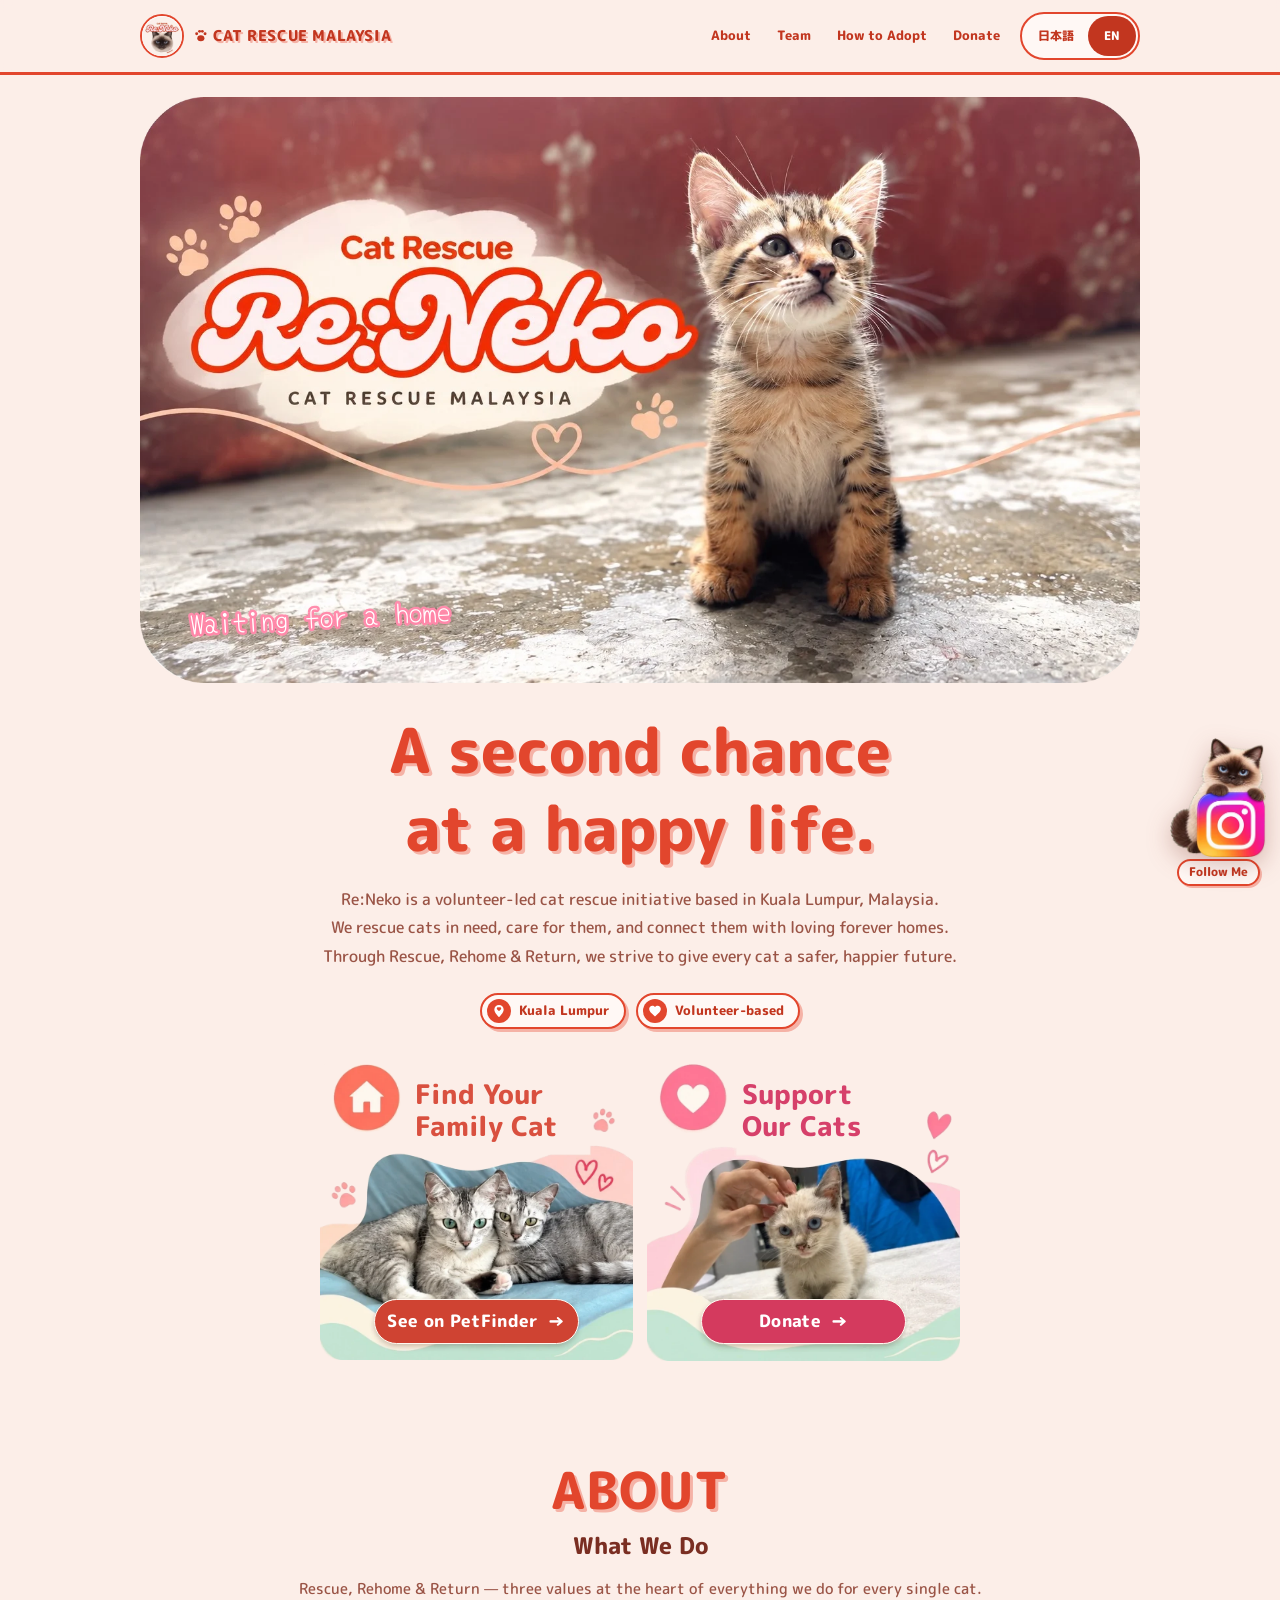
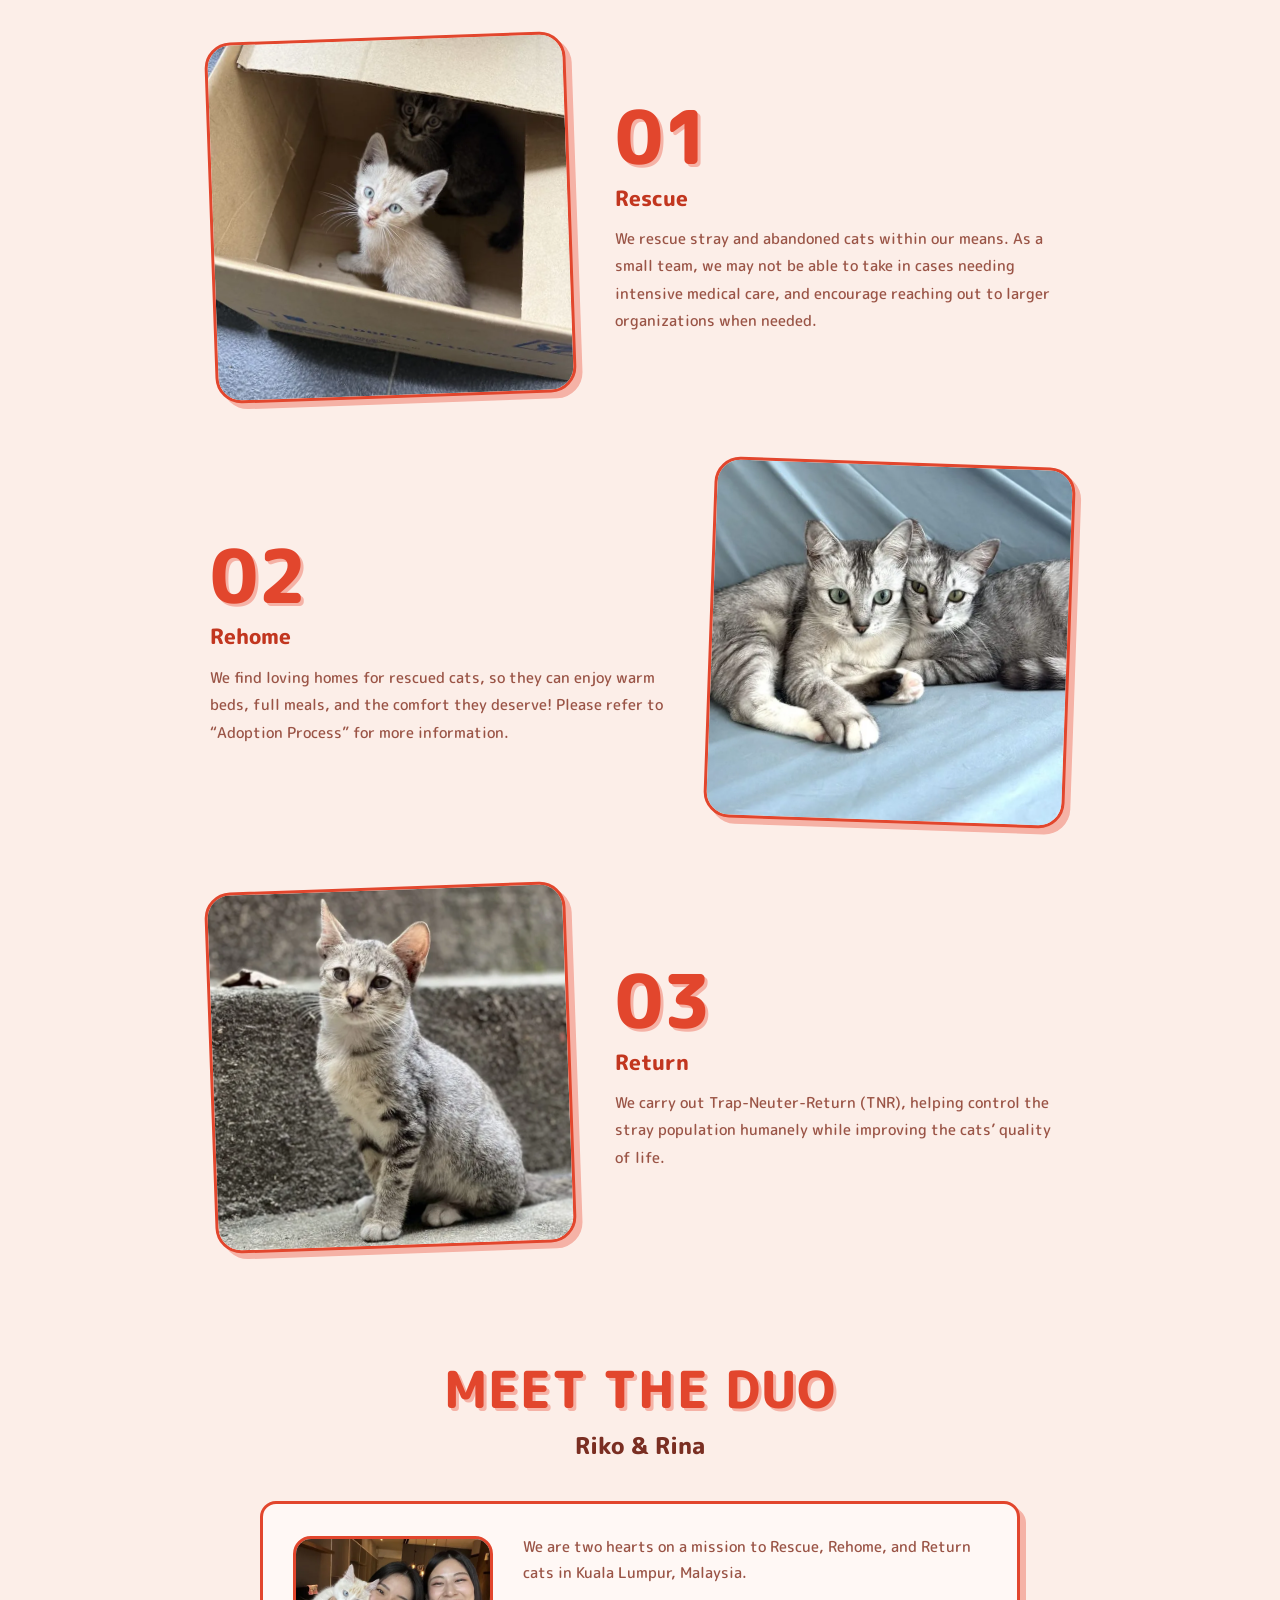
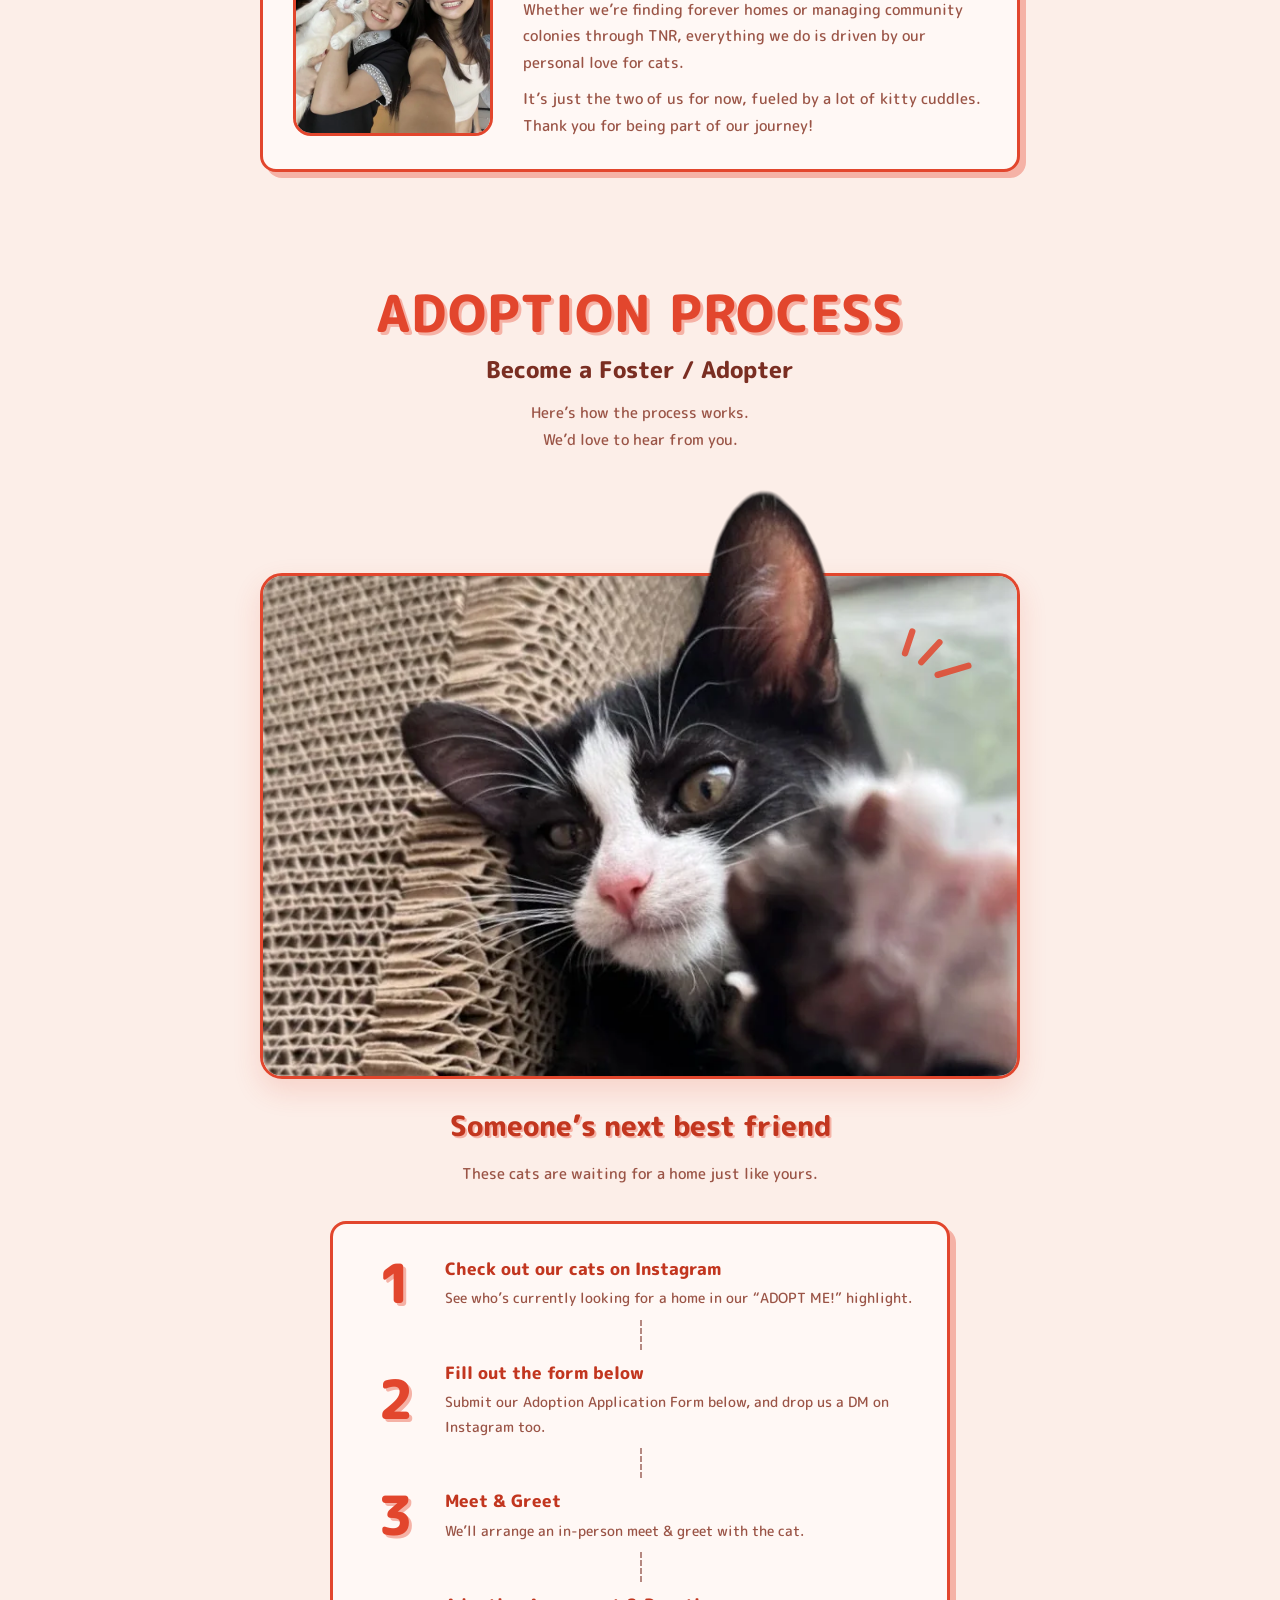
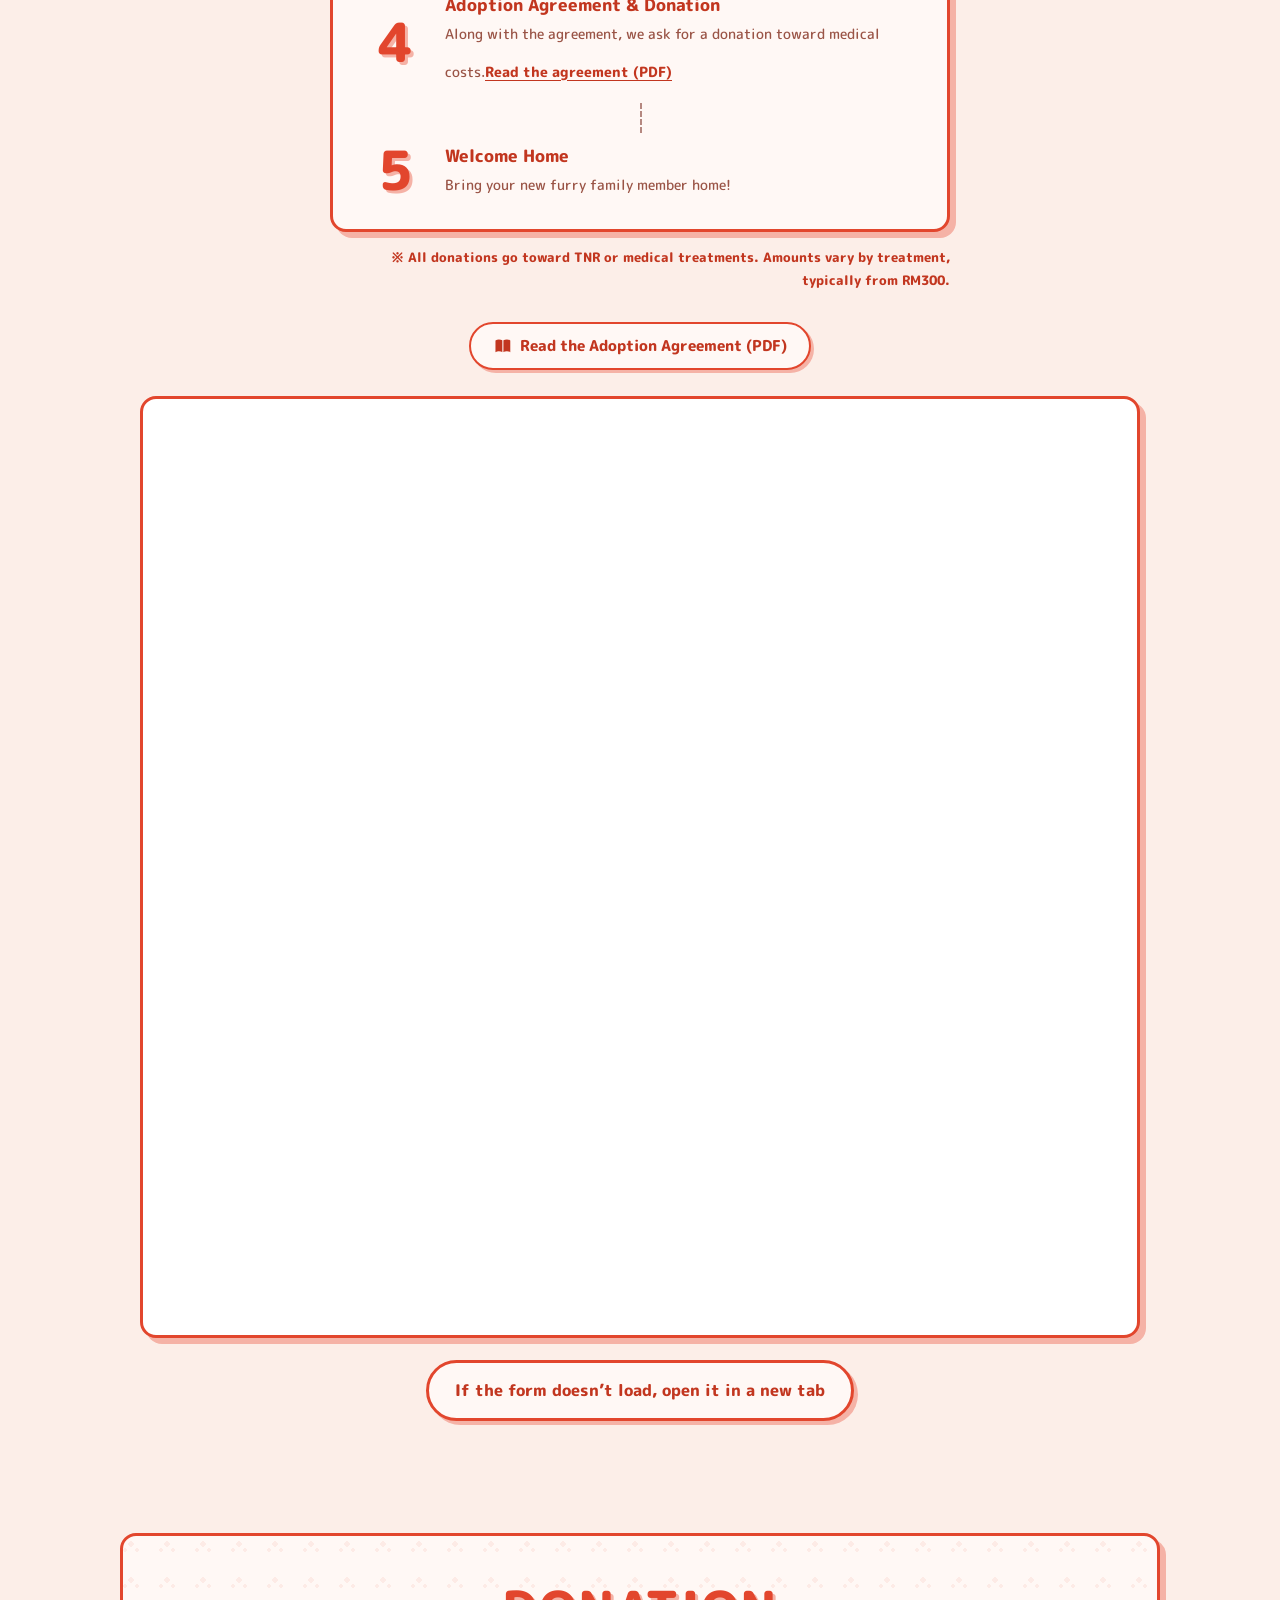
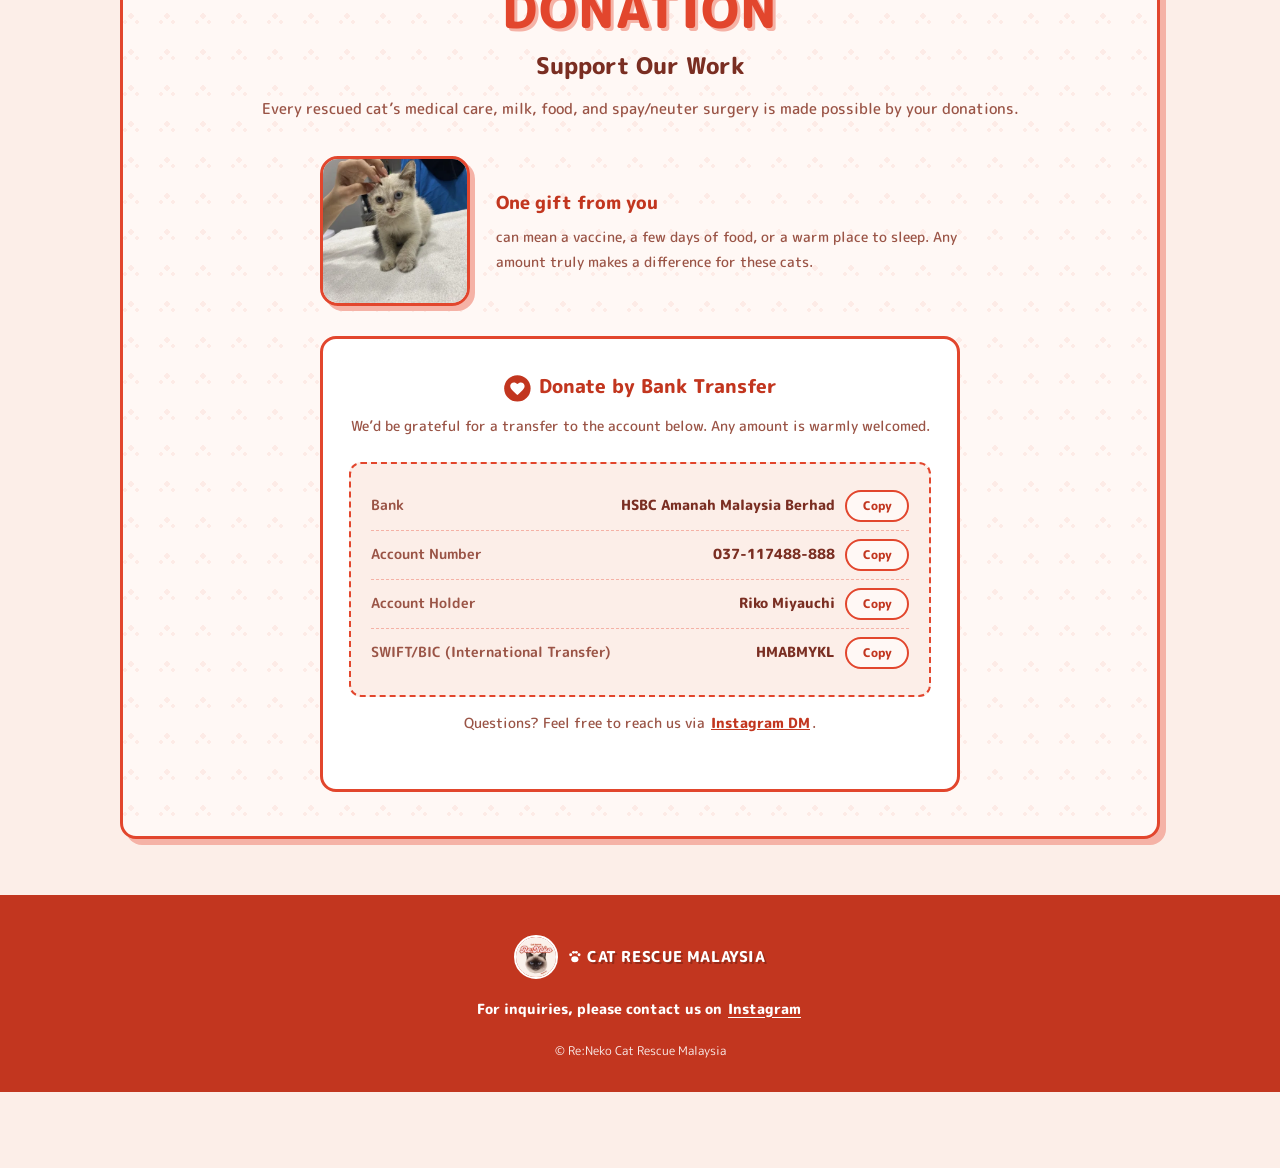
==== commit 83272c13: "Tuxedo cat's ear pops out of the photo frame; fix header overflow on narrow phones Co-Authored-By: C" ====
--- a/index.html
+++ b/index.html
@@ -160,9 +160,12 @@
       <p id="foster-p">Here&rsquo;s how the process works.<br>We&rsquo;d love to hear from you.</p>
     </div>
     <div class="accent-photo-row accent-wide">
-      <div class="accent-photo">
+      <div class="pop-wrap">
+        <div class="accent-photo">
         <img src="photos/foster-tuxedo.webp" alt="A kitten reaching out a paw" data-alt-en="A kitten reaching out a paw" data-alt-ja="手を伸ばす子猫" width="803" height="535" loading="lazy" decoding="async">
         <svg class="motion-lines" viewBox="0 0 100 80" aria-hidden="true"><path d="M18 6 L10 30"/><path d="M48 18 L28 40"/><path d="M80 44 L46 54"/></svg>
+      </div>
+        <img class="cat-pop" src="photos/foster-tuxedo-pop.webp" alt="" aria-hidden="true" width="803" height="160" loading="lazy" decoding="async">
       </div>
       <div class="accent-text">
         <h3 id="foster-accent-h3">Someone&rsquo;s next best friend</h3>
--- a/style.css
+++ b/style.css
@@ -59,8 +59,10 @@
   .logo{gap:7px;}
   .logo img{width:38px;height:38px;}
   .logo small{font-size:.7rem;letter-spacing:.02em;}
-  .lang-toggle button{padding:0 10px;min-width:44px;}
-}
+  .lang-toggle button{padding:0 8px;min-width:40px;}
+}
+@media(max-width:400px){ .logo small{font-size:.62rem;letter-spacing:.01em;gap:3px;} .nav-right{gap:6px;} }
+@media(max-width:365px){ .site-nav .logo small{display:none;} }
 .nav-right{display:flex;align-items:center;gap:8px;flex:0 0 auto;white-space:nowrap;}
 .site-nav .nav-links{display:flex;gap:2px;}
 .nav-links a{
@@ -361,7 +363,9 @@
   width:100%;max-width:100%;height:auto;aspect-ratio:3/2;border-radius:22px;position:relative;
   box-shadow:0 12px 28px rgba(226,70,45,.16);
 }
-.accent-wide .accent-photo img{object-position:50% 8%;}
+/* the cat's ear pops out above the frame: overlay shares the frame's scale and sits on top */
+.pop-wrap{position:relative;width:100%;margin-top:11.2%;}
+.cat-pop{position:absolute;left:0;top:-16.81%;width:100%;height:auto;z-index:2;pointer-events:none;}
 .accent-wide .accent-text h3{font-size:clamp(1.3rem,4.4vw,1.75rem);text-shadow:2px 2px 0 var(--pink);margin-bottom:8px;}
 .accent-wide .accent-text p{font-size:.95rem;}
 .motion-lines{
